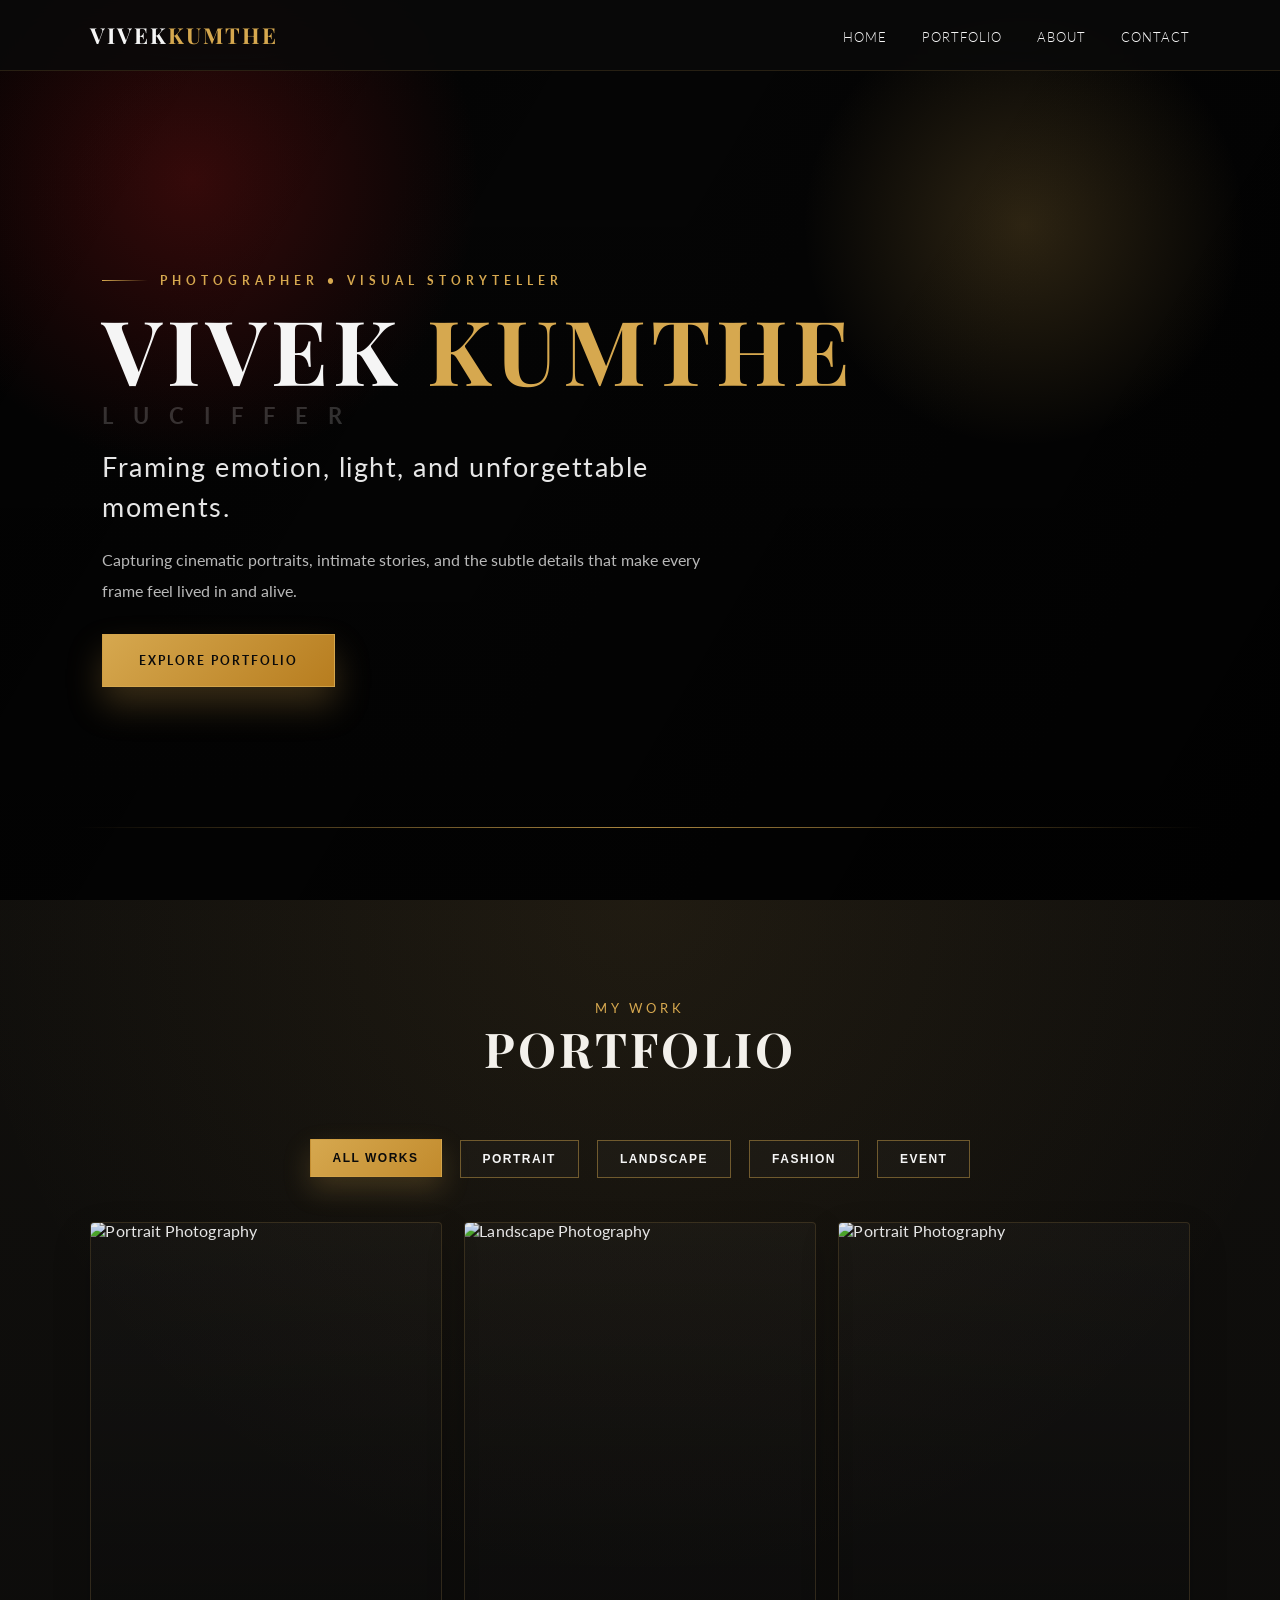
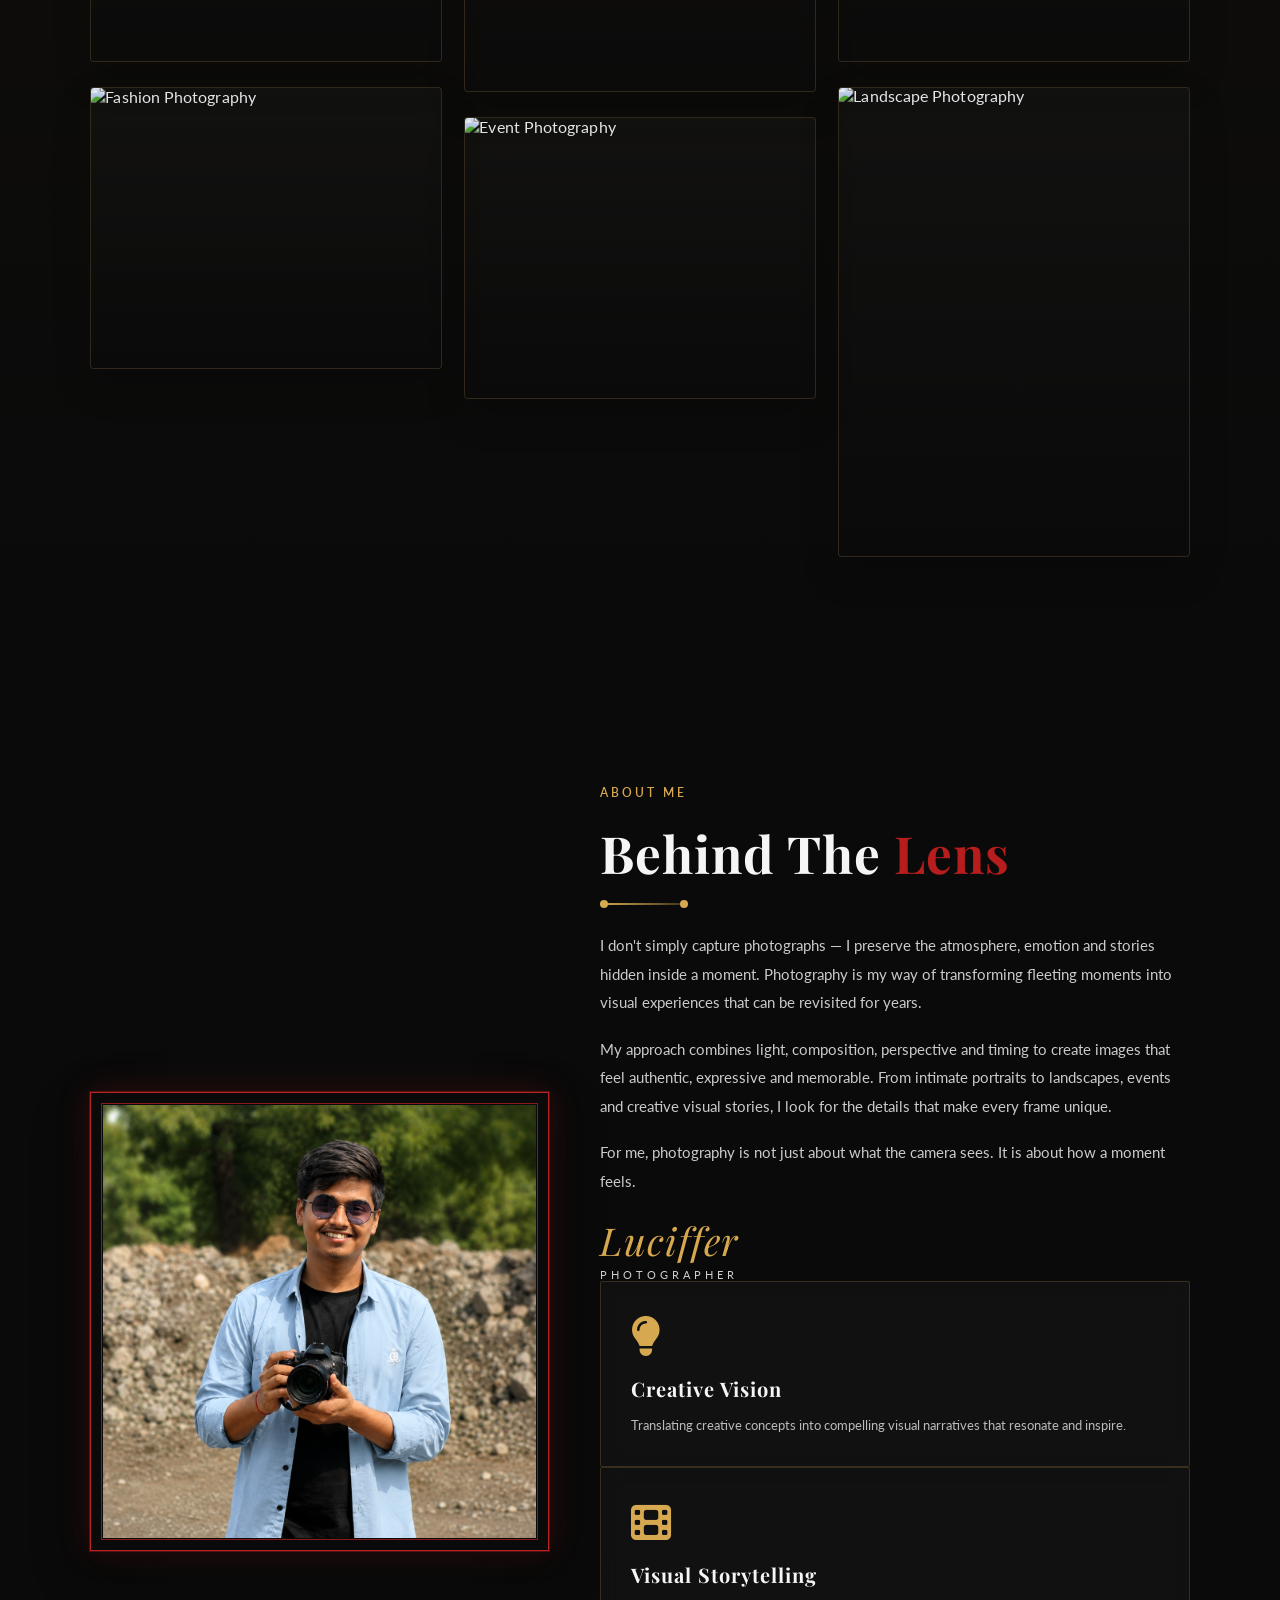
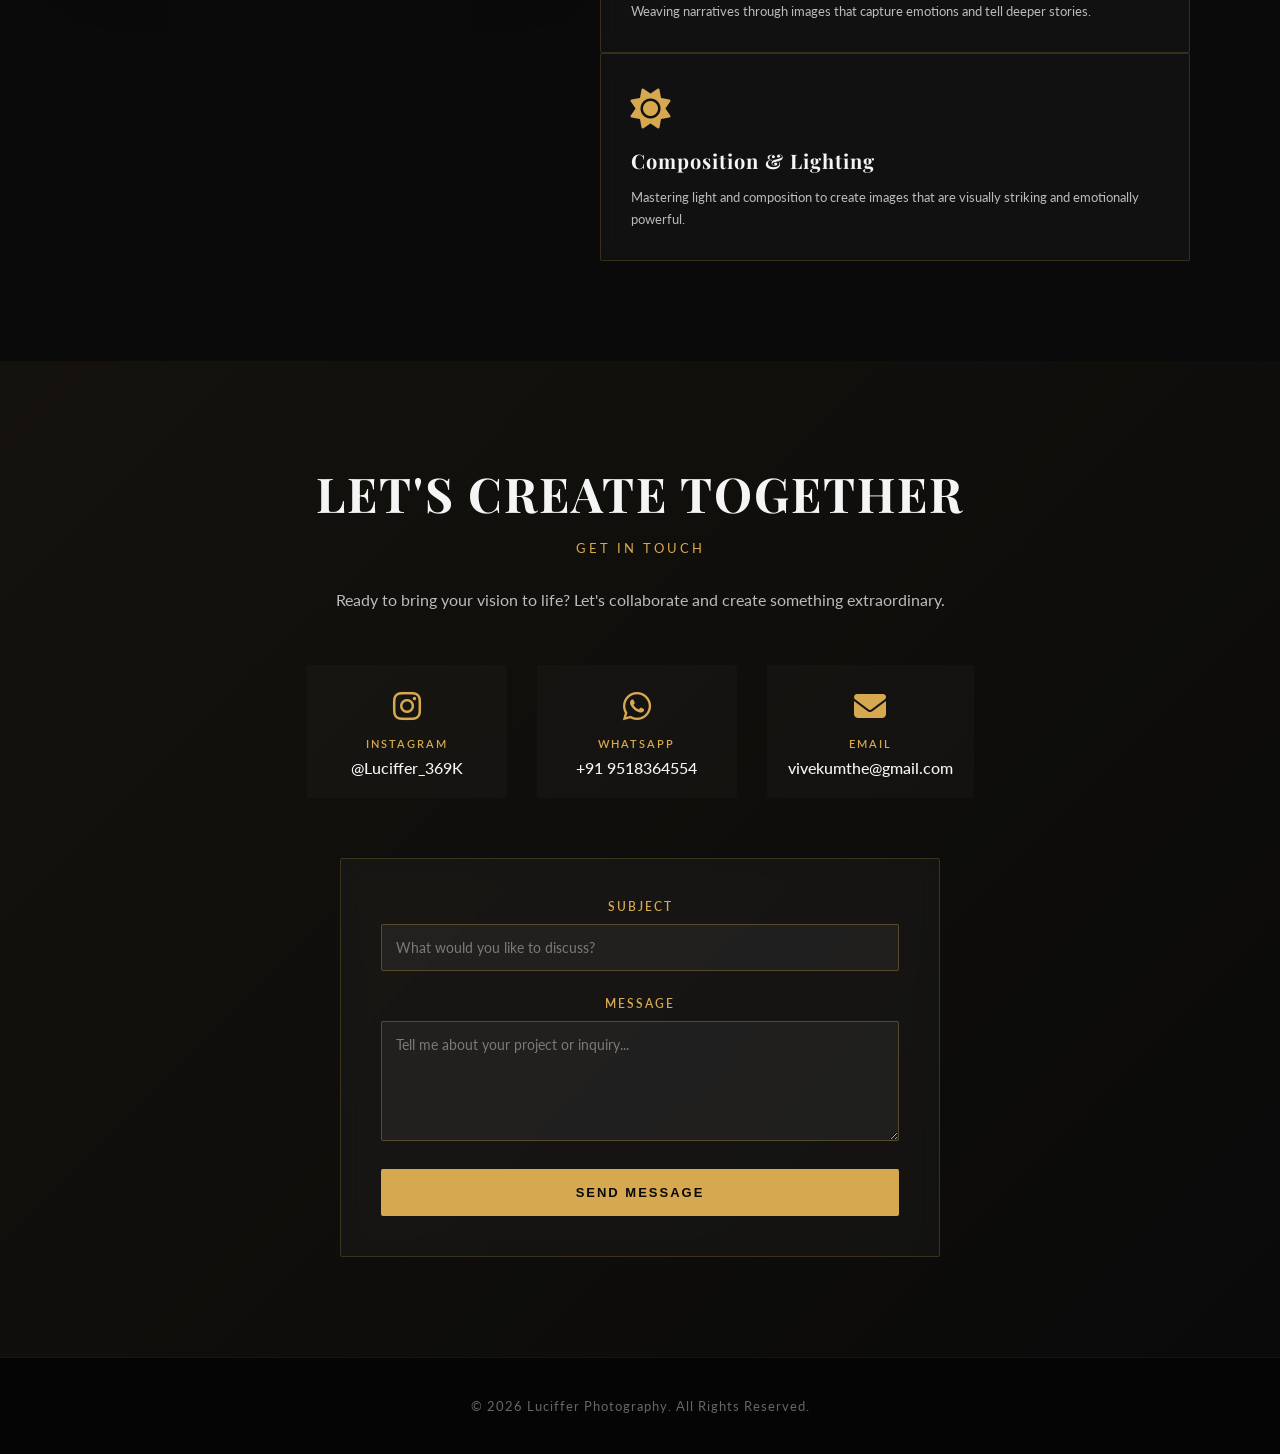
==== index.html @ 63a7101e "hero section" ====
<!DOCTYPE html>
<html lang="en">
<head>
    <meta charset="UTF-8">
    <meta name="viewport" content="width=device-width, initial-scale=1.0">

    <title>Vivek Kumthe - Professional Photography Portfolio</title>
    
    <!-- Google Fonts -->
    <link href="https://fonts.googleapis.com/css2?family=Playfair+Display:wght@400;500;600;700&family=Lato:wght@300;400;700&display=swap" rel="stylesheet">
    
    <!-- Font Awesome for Icons -->
    <link rel="stylesheet" href="https://cdnjs.cloudflare.com/ajax/libs/font-awesome/6.4.0/css/all.min.css">

    <style>
        * {
            margin: 0;
            padding: 0;
            box-sizing: border-box;
        }

        html {
            scroll-behavior: smooth;
        }

        :root {
            --gold: #d6a84f;
            --dark-bg: #0a0a0a;
            --darker-bg: #050505;
            --light-text: #f5f5f5;
            --secondary-text: #bbb;
            --accent: #f4f4f4;
        }

        body {
            font-family: 'Lato', sans-serif;
            background: var(--dark-bg);
            color: var(--light-text);
            overflow-x: hidden;
        }

        /* NAVBAR */
        nav {
            position: fixed;
            top: 0;
            width: 100%;
            padding: 20px 7%;
            display: flex;
            justify-content: space-between;
            align-items: center;
            background: rgba(10, 10, 10, 0.85);
            backdrop-filter: blur(15px);
            z-index: 1000;
            border-bottom: 1px solid rgba(214, 168, 79, 0.15);
            transition: all 0.3s ease;
        }

        nav.scrolled {
            padding: 15px 7%;
            background: rgba(10, 10, 10, 0.95);
        }

        .logo {
            font-family: 'Playfair Display', serif;
            font-size: 22px;
            font-weight: 700;
            letter-spacing: 2px;
        }

        .logo span {
            color: var(--gold);
        }

        nav ul {
            display: flex;
            gap: 35px;
            list-style: none;
        }

        nav a {
            color: var(--light-text);
            text-decoration: none;
            font-size: 13px;
            font-weight: 300;
            letter-spacing: 1px;
            position: relative;
            transition: color 0.3s ease;
        }

        nav a::before {
            content: '';
            position: absolute;
            bottom: -5px;
            left: 0;
            width: 0;
            height: 1px;
            background: var(--gold);
            transition: width 0.3s ease;
        }

        nav a:hover {
            color: var(--gold);
        }

        nav a:hover::before {
            width: 100%;
        }

        .hamburger {
            display: none;
            flex-direction: column;
            cursor: pointer;
            gap: 5px;
        }

        .hamburger span {
            width: 25px;
            height: 2px;
            background: var(--gold);
            transition: all 0.3s ease;
        }

        /* HERO */
        .hero {
            min-height: 100vh;
            display: flex;
            align-items: center;
            padding: 150px 8% 90px;
            background:
                linear-gradient(120deg, rgba(0, 0, 0, 0.78) 0%, rgba(0, 0, 0, 0.4) 38%, rgba(0, 0, 0, 0.82) 100%),
                url("https://images.unsplash.com/photo-1452587925148-ce544e77e70d?auto=format&fit=crop&w=2000&q=85");
            background-size: cover;
            background-position: center;
            background-attachment: fixed;
            position: relative;
            overflow: hidden;
        }

        .hero::before {
            content: '';
            position: absolute;
            inset: 0;
            background:
                radial-gradient(circle at 15% 20%, rgba(197, 30, 30, 0.26), transparent 22%),
                radial-gradient(circle at 80% 25%, rgba(214, 168, 79, 0.2), transparent 18%),
                linear-gradient(180deg, rgba(0, 0, 0, 0.15), rgba(0, 0, 0, 0.55));
            z-index: 1;
        }

        .hero::after {
            content: '';
            position: absolute;
            left: 6%;
            right: 6%;
            bottom: 8%;
            height: 1px;
            background: linear-gradient(90deg, transparent, rgba(214, 168, 79, 0.8), transparent);
            z-index: 1;
        }

        .hero-content {
            max-width: 780px;
            position: relative;
            z-index: 2;
            display: flex;
            flex-direction: column;
            gap: 18px;
            animation: fadeInUp 1.2s ease-out;
        }

        @keyframes fadeInUp {
            from {
                opacity: 0;
                transform: translateY(40px);
            }
            to {
                opacity: 1;
                transform: translateY(0);
            }
        }

        .hero-badge {
            display: inline-flex;
            align-items: center;
            gap: 12px;
            color: var(--gold);
            font-size: 12px;
            letter-spacing: 5px;
            text-transform: uppercase;
            font-weight: 700;
            animation: fadeInUp 1.2s ease-out 0.1s both;
        }

        .hero-badge::before {
            content: '';
            width: 46px;
            height: 1px;
            background: linear-gradient(90deg, var(--gold), transparent);
        }

        .hero h1 {
            font-family: 'Playfair Display', serif;
            font-size: clamp(52px, 7vw, 110px);
            line-height: 0.96;
            letter-spacing: 5px;
            font-weight: 700;
            margin: 0;
            text-transform: uppercase;
            animation: fadeInUp 1.2s ease-out 0.2s both;
        }

        .hero h1 .accent {
            color: var(--gold);
        }

        .hero-brand {
            font-size: clamp(12px, 1.8vw, 22px);
            letter-spacing: 1.25rem;
            color: rgba(255, 255, 255, 0.18);
            text-transform: uppercase;
            font-weight: 700;
            margin-top: -8px;
            animation: fadeInUp 1.2s ease-out 0.25s both;
        }

        .hero h2 {
            max-width: 640px;
            font-size: clamp(18px, 2.1vw, 30px);
            font-weight: 400;
            color: rgba(255, 255, 255, 0.9);
            letter-spacing: 1.5px;
            line-height: 1.5;
            animation: fadeInUp 1.2s ease-out 0.3s both;
        }

        .hero p {
            max-width: 620px;
            color: rgba(255, 255, 255, 0.72);
            line-height: 1.9;
            font-size: 16px;
            animation: fadeInUp 1.2s ease-out 0.4s both;
        }

        .hero-actions {
            display: flex;
            align-items: center;
            gap: 20px;
            flex-wrap: wrap;
            margin-top: 10px;
            animation: fadeInUp 1.2s ease-out 0.5s both;
        }

        .btn {
            display: inline-flex;
            align-items: center;
            justify-content: center;
            padding: 18px 36px;
            background: linear-gradient(135deg, var(--gold), #b77d1f);
            color: var(--dark-bg);
            text-decoration: none;
            font-weight: 700;
            border-radius: 0;
            letter-spacing: 2px;
            font-size: 12px;
            text-transform: uppercase;
            border: 1px solid rgba(214, 168, 79, 0.75);
            box-shadow: 0 18px 35px rgba(214, 168, 79, 0.25);
            transition: transform 0.3s ease, box-shadow 0.3s ease, filter 0.3s ease;
            position: relative;
            overflow: hidden;
        }

        .btn::before {
            content: '';
            position: absolute;
            top: 0;
            left: -100%;
            width: 100%;
            height: 100%;
            background: linear-gradient(90deg, transparent, rgba(255, 255, 255, 0.35), transparent);
            transition: left 0.5s ease;
        }

        .btn:hover {
            transform: translateY(-3px);
            box-shadow: 0 22px 40px rgba(214, 168, 79, 0.36);
            filter: brightness(1.04);
        }

        .btn:hover::before {
            left: 100%;
        }

        /* SECTIONS */
        section {
            padding: 100px 7%;
        }

        .section-title {
            text-align: center;
            margin-bottom: 60px;
        }

        .section-title h2 {
            font-family: 'Playfair Display', serif;
            font-size: 48px;
            letter-spacing: 3px;
            font-weight: 700;
            margin-bottom: 15px;
        }

        .section-title p {
            color: var(--gold);
            font-size: 13px;
            letter-spacing: 4px;
            font-weight: 400;
        }

        /* PORTFOLIO */
        #portfolio {
            background: linear-gradient(180deg, rgba(214, 168, 79, 0.03) 0%, rgba(10, 10, 10, 0) 100%);
            position: relative;
            overflow: hidden;
        }

        #portfolio::before {
            content: '';
            position: absolute;
            inset: 0;
            background: radial-gradient(circle at top, rgba(214, 168, 79, 0.08), transparent 45%);
            pointer-events: none;
        }

        .portfolio-filters {
            display: flex;
            justify-content: center;
            gap: 18px;
            margin-bottom: 44px;
            flex-wrap: wrap;
            position: relative;
            z-index: 1;
        }

        .filter-btn {
            padding: 11px 22px;
            background: rgba(255, 255, 255, 0.02);
            border: 1px solid rgba(214, 168, 79, 0.45);
            color: var(--light-text);
            cursor: pointer;
            font-size: 12px;
            letter-spacing: 1.5px;
            transition: all 0.3s ease;
            font-weight: 600;
            text-transform: uppercase;
        }

        .filter-btn:hover,
        .filter-btn.active {
            background: linear-gradient(135deg, var(--gold), #c28b2d);
            color: var(--dark-bg);
            border-color: transparent;
            box-shadow: 0 12px 28px rgba(214, 168, 79, 0.22);
            transform: translateY(-1px);
        }

        /* GALLERY */
        .gallery {
            columns: 3 260px;
            column-gap: 22px;
            position: relative;
            z-index: 1;
        }

        .photo {
            position: relative;
            display: inline-block;
            width: 100%;
            margin: 0 0 22px;
            overflow: hidden;
            border-radius: 4px;
            cursor: pointer;
            aspect-ratio: 4 / 5;
            background: rgba(255, 255, 255, 0.03);
            border: 1px solid rgba(214, 168, 79, 0.15);
            box-shadow: 0 16px 38px rgba(0, 0, 0, 0.18);
            break-inside: avoid;
            transition: transform 0.35s ease, box-shadow 0.35s ease, border-color 0.35s ease;
        }

        .photo:nth-child(2n) {
            aspect-ratio: 5 / 4;
        }

        .photo:nth-child(3n) {
            aspect-ratio: 3 / 4;
        }

        .photo::before {
            content: '';
            position: absolute;
            inset: 0;
            background: linear-gradient(180deg, rgba(0,0,0,0.08), rgba(0,0,0,0.44));
            z-index: 1;
            transition: opacity 0.35s ease;
        }

        .photo img {
            width: 100%;
            height: 100%;
            display: block;
            object-fit: cover;
            filter: saturate(1.08) contrast(1.05);
            transform: scale(1.01);
            transition: transform 0.7s cubic-bezier(0.25, 0.46, 0.45, 0.94), filter 0.4s ease;
        }

        .photo-overlay {
            position: absolute;
            inset: 0;
            z-index: 2;
            display: flex;
            align-items: center;
            justify-content: center;
            background: rgba(10, 10, 10, 0.18);
            opacity: 0;
            transition: opacity 0.35s ease, background 0.35s ease;
        }

        .photo-overlay i {
            font-size: 26px;
            color: rgba(255, 255, 255, 0.9);
            text-shadow: 0 0 20px rgba(214, 168, 79, 0.5);
            transform: scale(0.82);
            transition: transform 0.35s ease;
        }

        .photo-meta {
            position: absolute;
            left: 18px;
            right: 18px;
            bottom: 18px;
            z-index: 3;
            display: flex;
            flex-direction: column;
            gap: 6px;
            opacity: 0;
            transform: translateY(14px);
            transition: all 0.35s ease;
        }

        .photo-tag {
            font-size: 10px;
            letter-spacing: 2.5px;
            color: var(--gold);
            font-weight: 700;
            text-transform: uppercase;
        }

        .photo-title {
            font-family: 'Playfair Display', serif;
            font-size: clamp(20px, 2vw, 28px);
            line-height: 1.1;
            letter-spacing: 1px;
            color: #f7f1e3;
        }

        .photo:hover {
            transform: translateY(-6px);
            border-color: rgba(214, 168, 79, 0.5);
            box-shadow: 0 24px 42px rgba(0, 0, 0, 0.25);
        }

        .photo:hover img {
            transform: scale(1.08);
            filter: saturate(1.15) contrast(1.08);
        }

        .photo:hover::before {
            opacity: 0.9;
        }

        .photo:hover .photo-overlay {
            opacity: 1;
            background: rgba(10, 10, 10, 0.12);
        }

        .photo:hover .photo-overlay i {
            transform: scale(1);
        }

        .photo:hover .photo-meta {
            opacity: 1;
            transform: translateY(0);
        }

        .photo[data-category] {
            transition: all 0.4s ease;
        }

        .photo.hidden {
            display: none;
        }

        /* ABOUT */
        .about {
            display: grid;
            grid-template-columns: 1.05fr 1.35fr;
            gap: clamp(40px, 4vw, 80px);
            align-items: center;
        }

        .about-image-wrapper {
            position: relative;
            width: min(460px, 100%);
            margin: 0 auto;
            padding: 12px;
            background: rgba(10, 10, 10, 0.8);
            border: 1px solid rgba(197, 34, 34, 0.95);
            box-shadow: 0 0 0 1px rgba(197, 34, 34, 0.35), 0 0 30px rgba(197, 34, 34, 0.22), 0 20px 50px rgba(0, 0, 0, 0.35);
            aspect-ratio: 1;
            overflow: hidden;
            border-radius: 0;
        }

        .about-image-wrapper::before {
            content: '';
            position: absolute;
            inset: 10px;
            border: 1px solid rgba(197, 34, 34, 0.7);
            pointer-events: none;
            z-index: 2;
        }

        .about img {
            width: 100%;
            height: 100%;
            object-fit: cover;
            display: block;
            border-radius: 0;
            transition: transform 0.6s ease, filter 0.6s ease;
            filter: saturate(1.08) contrast(1.03);
        }

        .about-image-wrapper:hover img {
            transform: scale(1.02);
            filter: saturate(1.12) contrast(1.06);
        }

        .about-content {
            max-width: 620px;
        }

        .about-content .subtitle {
            color: var(--gold);
            font-size: 12px;
            letter-spacing: 3px;
            margin-bottom: 20px;
            font-weight: 600;
            text-transform: uppercase;
        }

        .about-content h2 {
            font-family: 'Playfair Display', serif;
            font-size: clamp(36px, 4vw, 54px);
            margin-bottom: 22px;
            font-weight: 700;
            letter-spacing: 1px;
            line-height: 1.1;
        }

        .about-content h2 .lens {
            color: #b81d1d;
        }

        .about-divider {
            width: 88px;
            height: 2px;
            background: linear-gradient(90deg, var(--gold), rgba(214, 168, 79, 0.24));
            position: relative;
            margin: 0 0 26px;
        }

        .about-divider::before,
        .about-divider::after {
            content: '';
            position: absolute;
            top: 50%;
            transform: translateY(-50%);
            width: 8px;
            height: 8px;
            border-radius: 50%;
            background: var(--gold);
        }

        .about-divider::before {
            left: 0;
        }

        .about-divider::after {
            right: 0;
        }

        .about-content p {
            color: rgba(245, 245, 245, 0.82);
            line-height: 1.9;
            margin-bottom: 18px;
            font-size: 15px;
            text-align: left;
        }

        .about-signature {
            margin-top: 26px;
        }

        .about-signature .name {
            display: block;
            font-family: 'Playfair Display', serif;
            font-style: italic;
            color: var(--gold);
            font-size: clamp(32px, 3vw, 42px);
            line-height: 1;
            margin-bottom: 8px;
            letter-spacing: 1px;
        }

        .about-signature .role {
            display: block;
            color: rgba(255, 255, 255, 0.8);
            letter-spacing: 4px;
            font-size: 11px;
            text-transform: uppercase;
        }

        /* SKILL CARDS */
        .skills-grid {
            display: grid;
            grid-template-columns: repeat(2, 1fr);
            gap: 25px;
            margin-top: 40px;
        }

        .skill-card {
            background: rgba(255, 255, 255, 0.03);
            border: 1px solid rgba(214, 168, 79, 0.2);
            padding: 30px;
            border-radius: 2px;
            backdrop-filter: blur(10px);
            transition: all 0.4s cubic-bezier(0.25, 0.46, 0.45, 0.94);
            position: relative;
            overflow: hidden;
        }

        .skill-card::before {
            content: '';
            position: absolute;
            top: 0;
            left: -100%;
            width: 100%;
            height: 100%;
            background: linear-gradient(90deg, transparent, rgba(214, 168, 79, 0.1), transparent);
            transition: left 0.6s ease;
        }

        .skill-card:hover::before {
            left: 100%;
        }

        .skill-card:hover {
            background: rgba(255, 255, 255, 0.06);
            border-color: rgba(214, 168, 79, 0.4);
            transform: translateY(-8px);
            box-shadow: 0 20px 50px rgba(214, 168, 79, 0.15);
        }

        .skill-icon {
            font-size: 40px;
            color: var(--gold);
            margin-bottom: 15px;
            transition: transform 0.4s ease;
        }

        .skill-card:hover .skill-icon {
            transform: scale(1.2) rotate(5deg);
        }

        .skill-card h3 {
            font-family: 'Playfair Display', serif;
            font-size: 20px;
            font-weight: 700;
            margin-bottom: 12px;
            letter-spacing: 1px;
        }

        .skill-card p {
            font-size: 13px;
            line-height: 1.7;
            color: var(--secondary-text);
            margin: 0;
        }

        /* CONTACT */
        .contact {
            text-align: center;
            background: linear-gradient(135deg, rgba(214, 168, 79, 0.05) 0%, transparent 100%);
        }

        .contact h2 {
            font-family: 'Playfair Display', serif;
            font-size: 48px;
            margin-bottom: 15px;
            font-weight: 700;
            letter-spacing: 2px;
        }

        .contact .subtitle {
            color: var(--gold);
            font-size: 13px;
            letter-spacing: 3px;
            margin-bottom: 30px;
            font-weight: 400;
        }

        .contact-intro {
            color: var(--secondary-text);
            margin-bottom: 50px;
            font-size: 16px;
            line-height: 1.8;
        }

        .contact-links {
            display: flex;
            justify-content: center;
            gap: 30px;
            flex-wrap: wrap;
            margin-bottom: 50px;
        }

        .contact-link {
            display: flex;
            flex-direction: column;
            align-items: center;
            text-decoration: none;
            transition: all 0.4s ease;
            padding: 20px;
            border-radius: 2px;
            border: 1px solid transparent;
            background: rgba(255, 255, 255, 0.02);
            min-width: 200px;
        }

        .contact-link:hover {
            background: rgba(214, 168, 79, 0.1);
            border-color: rgba(214, 168, 79, 0.3);
            transform: translateY(-5px);
        }

        .contact-icon {
            font-size: 32px;
            color: var(--gold);
            margin-bottom: 12px;
            transition: all 0.3s ease;
        }

        .contact-link:hover .contact-icon {
            transform: scale(1.2) rotate(-5deg);
            color: var(--accent);
        }

        .contact-label {
            font-size: 11px;
            color: var(--gold);
            letter-spacing: 2px;
            font-weight: 600;
            text-transform: uppercase;
            margin-bottom: 8px;
        }

        .contact-value {
            font-size: 16px;
            color: var(--light-text);
            font-weight: 500;
        }

        .contact-link:hover .contact-value {
            color: var(--gold);
        }

        /* CONTACT FORM */
        .contact-form-wrapper {
            max-width: 600px;
            margin: 60px auto 0;
            background: rgba(255, 255, 255, 0.03);
            padding: 40px;
            border: 1px solid rgba(214, 168, 79, 0.2);
            border-radius: 2px;
            backdrop-filter: blur(10px);
        }

        .form-group {
            margin-bottom: 25px;
            animation: slideInUp 0.6s ease-out backwards;
        }

        .form-group:nth-child(1) { animation-delay: 0.1s; }
        .form-group:nth-child(2) { animation-delay: 0.2s; }
        .form-group:nth-child(3) { animation-delay: 0.3s; }

        @keyframes slideInUp {
            from {
                opacity: 0;
                transform: translateY(30px);
            }
            to {
                opacity: 1;
                transform: translateY(0);
            }
        }

        .form-group label {
            display: block;
            margin-bottom: 10px;
            color: var(--gold);
            font-size: 12px;
            font-weight: 600;
            letter-spacing: 2px;
            text-transform: uppercase;
        }

        .form-group input,
        .form-group textarea {
            width: 100%;
            padding: 14px;
            background: rgba(255, 255, 255, 0.05);
            border: 1px solid rgba(214, 168, 79, 0.3);
            color: var(--light-text);
            font-family: 'Lato', sans-serif;
            font-size: 14px;
            border-radius: 2px;
            transition: all 0.3s ease;
        }

        .form-group input::placeholder,
        .form-group textarea::placeholder {
            color: rgba(255, 255, 255, 0.4);
        }

        .form-group input:focus,
        .form-group textarea:focus {
            outline: none;
            background: rgba(255, 255, 255, 0.08);
            border-color: var(--gold);
            box-shadow: 0 0 20px rgba(214, 168, 79, 0.2);
        }

        .form-group textarea {
            resize: vertical;
            min-height: 120px;
        }

        .send-btn {
            width: 100%;
            padding: 16px;
            background: var(--gold);
            color: var(--dark-bg);
            border: none;
            font-weight: 700;
            font-size: 13px;
            letter-spacing: 2px;
            text-transform: uppercase;
            cursor: pointer;
            border-radius: 2px;
            transition: all 0.3s ease;
            position: relative;
            overflow: hidden;
        }

        .send-btn::before {
            content: '';
            position: absolute;
            top: 0;
            left: -100%;
            width: 100%;
            height: 100%;
            background: rgba(0, 0, 0, 0.1);
            transition: left 0.3s ease;
        }

        .send-btn:hover {
            transform: translateY(-2px);
            box-shadow: 0 10px 30px rgba(214, 168, 79, 0.4);
        }

        .send-btn:hover::before {
            left: 100%;
        }

        .social {
            margin-top: 50px;
            display: flex;
            justify-content: center;
            gap: 30px;
        }

        .social a {
            width: 50px;
            height: 50px;
            border: 1px solid var(--gold);
            color: var(--gold);
            text-decoration: none;
            display: flex;
            align-items: center;
            justify-content: center;
            border-radius: 50%;
            transition: all 0.3s ease;
            font-size: 18px;
        }

        .social a:hover {
            background: var(--gold);
            color: var(--dark-bg);
            transform: translateY(-5px);
            box-shadow: 0 10px 30px rgba(214, 168, 79, 0.3);
        }

        /* FULLSCREEN VIEWER */
        .lightbox {
            display: none;
            position: fixed;
            top: 0;
            left: 0;
            width: 100%;
            height: 100%;
            background: rgba(10, 10, 10, 0.98);
            z-index: 2000;
            align-items: center;
            justify-content: center;
            animation: fadeIn 0.3s ease;
        }

        .lightbox.active {
            display: flex;
        }

        @keyframes fadeIn {
            from { opacity: 0; }
            to { opacity: 1; }
        }

        .lightbox-content {
            position: relative;
            max-width: 90vw;
            max-height: 90vh;
            animation: zoomIn 0.3s ease;
        }

        @keyframes zoomIn {
            from {
                opacity: 0;
                transform: scale(0.95);
            }
            to {
                opacity: 1;
                transform: scale(1);
            }
        }

        .lightbox-img {
            width: 100%;
            height: 100%;
            object-fit: contain;
        }

        .lightbox-close {
            position: absolute;
            top: 20px;
            right: 30px;
            font-size: 40px;
            color: var(--gold);
            cursor: pointer;
            background: none;
            border: none;
            transition: all 0.3s ease;
        }

        .lightbox-close:hover {
            transform: rotate(90deg);
        }

        .lightbox-nav {
            position: absolute;
            top: 50%;
            transform: translateY(-50%);
            background: rgba(214, 168, 79, 0.2);
            color: var(--gold);
            border: none;
            font-size: 30px;
            padding: 15px 20px;
            cursor: pointer;
            transition: all 0.3s ease;
            border-radius: 2px;
        }

        .lightbox-nav:hover {
            background: rgba(214, 168, 79, 0.4);
        }

        .lightbox-prev {
            left: 20px;
        }

        .lightbox-next {
            right: 20px;
        }

        .lightbox-counter {
            position: absolute;
            bottom: 20px;
            left: 50%;
            transform: translateX(-50%);
            color: var(--gold);
            font-size: 14px;
            letter-spacing: 2px;
        }

        /* FOOTER */
        /* CONTACT FORM */
        .form-error.show {
            display: block;
        }

        footer {
            text-align: center;
            padding: 40px 7%;
            background: var(--darker-bg);
            color: #666;
            font-size: 13px;
            border-top: 1px solid rgba(214, 168, 79, 0.1);
            letter-spacing: 1px;
        }

        /* MOBILE MENU */
        nav ul.mobile-active {
            display: flex !important;
            position: absolute;
            top: 60px;
            left: 0;
            right: 0;
            flex-direction: column;
            background: rgba(10, 10, 10, 0.95);
            backdrop-filter: blur(15px);
            padding: 30px 7%;
            gap: 20px;
            border-top: 1px solid rgba(214, 168, 79, 0.15);
            animation: slideDown 0.3s ease-out;
        }

        @keyframes slideDown {
            from {
                opacity: 0;
                transform: translateY(-10px);
            }
            to {
                opacity: 1;
                transform: translateY(0);
            }
        }

        .hamburger.active span:nth-child(1) {
            transform: rotate(45deg) translate(8px, 8px);
        }

        .hamburger.active span:nth-child(2) {
            opacity: 0;
        }

        .hamburger.active span:nth-child(3) {
            transform: rotate(-45deg) translate(7px, -7px);
        }

        /* SCROLLBAR */
        ::-webkit-scrollbar {
            width: 8px;
        }

        ::-webkit-scrollbar-track {
            background: var(--darker-bg);
        }

        ::-webkit-scrollbar-thumb {
            background: var(--gold);
            border-radius: 4px;
        }

        ::-webkit-scrollbar-thumb:hover {
            background: rgba(214, 168, 79, 0.7);
        }

        /* MOBILE */
        @media (max-width: 1024px) {
            .gallery {
                columns: 2 240px;
            }

            .photo {
                margin-bottom: 18px;
            }
        }

        @media (max-width: 768px) {
            nav ul {
                display: none;
            }

            .hamburger {
                display: flex;
            }

            .hero {
                padding: 130px 5% 70px;
            }

            .hero-content {
                gap: 14px;
            }

            .hero-badge {
                letter-spacing: 2px;
                font-size: 10px;
            }

            .hero h1 {
                font-size: 52px;
                letter-spacing: 3px;
            }

            .hero-brand {
                letter-spacing: 0.8rem;
                margin-top: -4px;
            }

            .hero h2 {
                font-size: 18px;
                letter-spacing: 1px;
            }

            .hero p {
                font-size: 15px;
            }

            .hero-actions {
                margin-top: 6px;
            }

            .gallery {
                columns: 1;
            }

            .photo {
                margin-bottom: 16px;
            }

            .about {
                grid-template-columns: 1fr;
                gap: 40px;
            }

            .about-image-wrapper {
                max-width: 340px;
                padding: 12px;
            }

            .about-content {
                max-width: 100%;
            }

            .about-content p {
                font-size: 14px;
            }

            .skills-grid {
                grid-template-columns: 1fr;
                gap: 20px;
            }

            .contact-links {
                flex-direction: column;
                gap: 20px;
            }

            .contact-link {
                min-width: 100%;
            }

            .contact-form-wrapper {
                padding: 30px;
                margin: 50px auto 0;
            }

            .form-group {
                margin-bottom: 20px;
            }

            section {
                padding: 80px 5%;
            }

            .section-title h2 {
                font-size: 36px;
            }

            .contact h2 {
                font-size: 36px;
            }

            .portfolio-filters {
                gap: 12px;
            }

            .filter-btn {
                padding: 8px 16px;
                font-size: 11px;
            }

            .social {
                gap: 20px;
            }

            .social a {
                width: 45px;
                height: 45px;
                font-size: 16px;
            }

            .lightbox-nav {
                padding: 10px 15px;
                font-size: 24px;
            }

            .lightbox-close {
                font-size: 30px;
                top: 15px;
                right: 20px;
            }
        }

        @media (max-width: 480px) {
            nav {
                padding: 15px 5%;
            }

            .logo {
                font-size: 18px;
            }

            section {
                padding: 60px 5%;
            }

            .hero {
                padding: 120px 5% 55px;
            }

            .hero-content {
                gap: 12px;
            }

            .hero-badge {
                letter-spacing: 1.5px;
                font-size: 9px;
            }

            .hero h1 {
                font-size: 42px;
                letter-spacing: 2px;
            }

            .hero-brand {
                font-size: 12px;
                letter-spacing: 0.5rem;
            }

            .hero h2 {
                font-size: 15px;
            }

            .hero p {
                font-size: 14px;
            }

            .btn {
                width: 100%;
                padding: 16px 20px;
                font-size: 11px;
                letter-spacing: 1.5px;
            }

            .gallery {
                gap: 15px;
            }

            .photo {
                height: 250px;
            }

            .section-title h2 {
                font-size: 28px;
            }

            .about-content h2 {
                font-size: 32px;
            }

            .contact h2 {
                font-size: 28px;
            }

            .portfolio-filters {
                gap: 8px;
            }

            .filter-btn {
                padding: 6px 12px;
                font-size: 10px;
            }

            .about-content .subtitle {
                font-size: 12px;
            }

            .about p {
                font-size: 14px;
            }

            .skill-card {
                padding: 20px;
            }

            .skill-icon {
                font-size: 32px;
            }

            .skill-card h3 {
                font-size: 16px;
            }

            .skill-card p {
                font-size: 12px;
            }

            .contact-links {
                gap: 15px;
            }

            .contact-link {
                padding: 15px;
                min-width: 100%;
            }

            .contact-icon {
                font-size: 28px;
            }

            .contact-value {
                font-size: 14px;
            }

            .contact-form-wrapper {
                padding: 25px;
                margin: 40px auto 0;
            }

            .form-group {
                margin-bottom: 18px;
            }

            .form-group input,
            .form-group textarea {
                padding: 12px;
                font-size: 13px;
            }

            .form-group textarea {
                min-height: 100px;
            }

            .send-btn {
                padding: 14px;
                font-size: 12px;
            }

            footer {
                font-size: 12px;
            }
        }
    </style>
</head>

<body>

    <!-- NAVIGATION -->
    <nav id="navbar">
        <div class="logo">
            VIVEK<span>KUMTHE</span>
        </div>

        <ul>
            <li><a href="#home">HOME</a></li>
            <li><a href="#portfolio">PORTFOLIO</a></li>
            <li><a href="#about">ABOUT</a></li>
            <li><a href="#contact">CONTACT</a></li>
        </ul>

        <div class="hamburger" id="hamburger">
            <span></span>
            <span></span>
            <span></span>
        </div>
    </nav>


    <!-- HOME / HERO -->
    <section class="hero" id="home">

        <div class="hero-content">

            <span class="hero-badge">Photographer • Visual Storyteller</span>

            <h1>VIVEK <span class="accent">KUMTHE</span></h1>

            <div class="hero-brand">LUCIFFER</div>

            <h2>Framing emotion, light, and unforgettable moments.</h2>

            <p>
                Capturing cinematic portraits, intimate stories, and the subtle details that make every frame feel lived in and alive.
            </p>

            <div class="hero-actions">
                <a href="#portfolio" class="btn">
                    EXPLORE PORTFOLIO
                </a>
            </div>

        </div>

    </section>


    <!-- PORTFOLIO -->
    <section id="portfolio">

        <div class="section-title">
            <p>MY WORK</p>
            <h2>PORTFOLIO</h2>
        </div>

        <div class="portfolio-filters">
            <button class="filter-btn active" data-filter="all">ALL WORKS</button>
            <button class="filter-btn" data-filter="portrait">PORTRAIT</button>
            <button class="filter-btn" data-filter="landscape">LANDSCAPE</button>
            <button class="filter-btn" data-filter="fashion">FASHION</button>
            <button class="filter-btn" data-filter="event">EVENT</button>
        </div>

        <div class="gallery">

            <div class="photo" data-category="portrait">
                <img src="https://images.unsplash.com/photo-1500534623283-312aade485b7?auto=format&fit=crop&w=1000&q=85" alt="Portrait Photography">
                <div class="photo-overlay">
                    <i class="fas fa-expand"></i>
                </div>
                <div class="photo-meta">
                    <span class="photo-tag">Portrait</span>
                    <span class="photo-title">Quiet Light</span>
                </div>
            </div>

            <div class="photo" data-category="fashion">
                <img src="https://images.unsplash.com/photo-1534528741775-53994a69daeb?auto=format&fit=crop&w=1000&q=85" alt="Fashion Photography">
                <div class="photo-overlay">
                    <i class="fas fa-expand"></i>
                </div>
                <div class="photo-meta">
                    <span class="photo-tag">Fashion</span>
                    <span class="photo-title">Velvet Frame</span>
                </div>
            </div>

            <div class="photo" data-category="landscape">
                <img src="https://images.unsplash.com/photo-1504215680853-026ed2a45def?auto=format&fit=crop&w=1000&q=85" alt="Landscape Photography">
                <div class="photo-overlay">
                    <i class="fas fa-expand"></i>
                </div>
                <div class="photo-meta">
                    <span class="photo-tag">Landscape</span>
                    <span class="photo-title">Golden Horizon</span>
                </div>
            </div>

            <div class="photo" data-category="event">
                <img src="https://images.unsplash.com/photo-1517841905240-472988babdf9?auto=format&fit=crop&w=1000&q=85" alt="Event Photography">
                <div class="photo-overlay">
                    <i class="fas fa-expand"></i>
                </div>
                <div class="photo-meta">
                    <span class="photo-tag">Event</span>
                    <span class="photo-title">Afterglow</span>
                </div>
            </div>

            <div class="photo" data-category="portrait">
                <img src="https://images.unsplash.com/photo-1518005020951-eccb494ad742?auto=format&fit=crop&w=1000&q=85" alt="Portrait Photography">
                <div class="photo-overlay">
                    <i class="fas fa-expand"></i>
                </div>
                <div class="photo-meta">
                    <span class="photo-tag">Portrait</span>
                    <span class="photo-title">Stillness</span>
                </div>
            </div>

            <div class="photo" data-category="landscape">
                <img src="https://images.unsplash.com/photo-1519125323398-675f0ddb6308?auto=format&fit=crop&w=1000&q=85" alt="Landscape Photography">
                <div class="photo-overlay">
                    <i class="fas fa-expand"></i>
                </div>
                <div class="photo-meta">
                    <span class="photo-tag">Landscape</span>
                    <span class="photo-title">Night Drift</span>
                </div>
            </div>

        </div>

    </section>


    <!-- ABOUT -->
    <section id="about">

        <div class="about">

            <div class="about-image-wrapper">
                <img src="images/profile.jpg" alt="Luciffer photographer portrait">
            </div>

            <div class="about-content">

                <p class="subtitle">About Me</p>

                <h2>Behind The <span class="lens">Lens</span></h2>

                <div class="about-divider" aria-hidden="true"></div>

                <p>
                    I don't simply capture photographs — I preserve the atmosphere, emotion and stories hidden inside a moment. Photography is my way of transforming fleeting moments into visual experiences that can be revisited for years.
                </p>

                <p>
                    My approach combines light, composition, perspective and timing to create images that feel authentic, expressive and memorable. From intimate portraits to landscapes, events and creative visual stories, I look for the details that make every frame unique.
                </p>

                <p>
                    For me, photography is not just about what the camera sees. It is about how a moment feels.
                </p>

                <div class="about-signature">
                    <span class="name">Luciffer</span>
                    <span class="role">Photographer</span>
                </div>

                    <div class="skill-card">
                        <div class="skill-icon">
                            <i class="fas fa-lightbulb"></i>
                        </div>
                        <h3>Creative Vision</h3>
                        <p>Translating creative concepts into compelling visual narratives that resonate and inspire.</p>
                    </div>

                    <div class="skill-card">
                        <div class="skill-icon">
                            <i class="fas fa-film"></i>
                        </div>
                        <h3>Visual Storytelling</h3>
                        <p>Weaving narratives through images that capture emotions and tell deeper stories.</p>
                    </div>

                    <div class="skill-card">
                        <div class="skill-icon">
                            <i class="fas fa-sun"></i>
                        </div>
                        <h3>Composition & Lighting</h3>
                        <p>Mastering light and composition to create images that are visually striking and emotionally powerful.</p>
                    </div>
                </div>

            </div>

        </div>

    </section>


    <!-- CONTACT -->
    <section class="contact" id="contact">

        <h2>LET'S CREATE TOGETHER</h2>

        <p class="subtitle">GET IN TOUCH</p>

        <div class="contact-intro">
            <p>Ready to bring your vision to life? Let's collaborate and create something extraordinary.</p>
        </div>

        <div class="contact-links">
            <a href="https://www.instagram.com/Luciffer_369K/" class="contact-link" target="_blank" rel="noopener noreferrer">
                <div class="contact-icon">
                    <i class="fab fa-instagram"></i>
                </div>
                <div class="contact-label">INSTAGRAM</div>
                <div class="contact-value">@Luciffer_369K</div>
            </a>

            <a href="https://wa.me/919518364554" class="contact-link" target="_blank" rel="noopener noreferrer">
                <div class="contact-icon">
                    <i class="fab fa-whatsapp"></i>
                </div>
                <div class="contact-label">WHATSAPP</div>
                <div class="contact-value">+91 9518364554</div>
            </a>

            <a href="mailto:vivekumthe@gmail.com" class="contact-link">
                <div class="contact-icon">
                    <i class="fas fa-envelope"></i>
                </div>
                <div class="contact-label">EMAIL</div>
                <div class="contact-value">vivekumthe@gmail.com</div>
            </a>
        </div>

        <!-- CONTACT FORM -->
        <div class="contact-form-wrapper">
            <form id="emailForm">
                <div class="form-group">
                    <label for="subject">Subject</label>
                    <input 
                        type="text" 
                        id="subject" 
                        name="subject" 
                        placeholder="What would you like to discuss?"
                        required
                    >
                </div>

                <div class="form-group">
                    <label for="message">Message</label>
                    <textarea 
                        id="message" 
                        name="message" 
                        placeholder="Tell me about your project or inquiry..."
                        required
                    ></textarea>
                </div>

                <button type="submit" class="send-btn">SEND MESSAGE</button>
            </form>
        </div>

    </section>


    <!-- FOOTER -->
    <footer>
        © 2026 Luciffer Photography. All Rights Reserved.
    </footer>

    <!-- FULLSCREEN IMAGE VIEWER -->
    <div class="lightbox" id="lightbox">
        <div class="lightbox-content">
            <img class="lightbox-img" src="" alt="Full size image">
            <button class="lightbox-close" id="lightbox-close">&times;</button>
            <button class="lightbox-nav lightbox-prev" id="lightbox-prev">&#10094;</button>
            <button class="lightbox-nav lightbox-next" id="lightbox-next">&#10095;</button>
            <div class="lightbox-counter">
                <span id="current-image">1</span> / <span id="total-images">6</span>
            </div>
        </div>
    </div>


    <script>
        // ============================================
        // MOBILE NAVIGATION
        // ============================================
        const hamburger = document.getElementById('hamburger');
        const navList = document.querySelector('nav ul');
        const navLinks = document.querySelectorAll('nav a');

        hamburger.addEventListener('click', () => {
            hamburger.classList.toggle('active');
            navList.classList.toggle('mobile-active');
        });

        // Close menu when a link is clicked
        navLinks.forEach(link => {
            link.addEventListener('click', () => {
                hamburger.classList.remove('active');
                navList.classList.remove('mobile-active');
            });
        });

        // Close menu when scrolling
        window.addEventListener('scroll', () => {
            hamburger.classList.remove('active');
            navList.classList.remove('mobile-active');
        });

        // ============================================
        // NAVBAR SCROLL EFFECT
        // ============================================
        const navbar = document.getElementById('navbar');

        window.addEventListener('scroll', () => {
            if (window.scrollY > 50) {
                navbar.classList.add('scrolled');
            } else {
                navbar.classList.remove('scrolled');
            }
        });

        // ============================================
        // PORTFOLIO FILTER
        // ============================================
        const filterBtns = document.querySelectorAll('.filter-btn');
        const photos = document.querySelectorAll('.photo');

        filterBtns.forEach(btn => {
            btn.addEventListener('click', () => {
                // Remove active class from all buttons
                filterBtns.forEach(b => b.classList.remove('active'));
                // Add active class to clicked button
                btn.classList.add('active');

                const filter = btn.getAttribute('data-filter');

                photos.forEach(photo => {
                    if (filter === 'all') {
                        photo.classList.remove('hidden');
                    } else {
                        const category = photo.getAttribute('data-category');
                        if (category === filter) {
                            photo.classList.remove('hidden');
                        } else {
                            photo.classList.add('hidden');
                        }
                    }
                });
            });
        });

        // ============================================
        // LIGHTBOX FUNCTIONALITY
        // ============================================
        const lightbox = document.getElementById('lightbox');
        const lightboxImg = document.querySelector('.lightbox-img');
        const lightboxClose = document.getElementById('lightbox-close');
        const lightboxPrev = document.getElementById('lightbox-prev');
        const lightboxNext = document.getElementById('lightbox-next');
        let currentImageIndex = 0;
        let allPhotos = [];

        // Get all visible photos
        function getVisiblePhotos() {
            return Array.from(photos).filter(photo => !photo.classList.contains('hidden'));
        }

        // Open lightbox
        photos.forEach((photo, index) => {
            photo.addEventListener('click', () => {
                allPhotos = getVisiblePhotos();
                currentImageIndex = allPhotos.indexOf(photo);
                openLightbox();
            });
        });

        function openLightbox() {
            const currentPhoto = allPhotos[currentImageIndex];
            const img = currentPhoto.querySelector('img');
            lightboxImg.src = img.src;
            lightbox.classList.add('active');
            document.body.style.overflow = 'hidden';
            updateLightboxCounter();
        }

        function closeLightbox() {
            lightbox.classList.remove('active');
            document.body.style.overflow = 'auto';
        }

        function nextImage() {
            currentImageIndex = (currentImageIndex + 1) % allPhotos.length;
            openLightbox();
        }

        function prevImage() {
            currentImageIndex = (currentImageIndex - 1 + allPhotos.length) % allPhotos.length;
            openLightbox();
        }

        function updateLightboxCounter() {
            document.getElementById('current-image').textContent = currentImageIndex + 1;
            document.getElementById('total-images').textContent = allPhotos.length;
        }

        lightboxClose.addEventListener('click', closeLightbox);
        lightboxPrev.addEventListener('click', prevImage);
        lightboxNext.addEventListener('click', nextImage);

        // Close on background click
        lightbox.addEventListener('click', (e) => {
            if (e.target === lightbox) {
                closeLightbox();
            }
        });

        // Keyboard navigation
        document.addEventListener('keydown', (e) => {
            if (!lightbox.classList.contains('active')) return;
            
            if (e.key === 'ArrowRight') nextImage();
            if (e.key === 'ArrowLeft') prevImage();
            if (e.key === 'Escape') closeLightbox();
        });

        // ============================================
        // YEAR AUTO-UPDATE
        // ============================================
        document.getElementById('current-year').textContent = new Date().getFullYear();

        // ============================================
        // EMAIL FORM HANDLER
        // ============================================
        const emailForm = document.getElementById('emailForm');
        
        emailForm.addEventListener('submit', (e) => {
            e.preventDefault();
            
            const subject = document.getElementById('subject').value.trim();
            const message = document.getElementById('message').value.trim();
            
            // Validate fields
            if (!subject || !message) {
                alert('Please fill in all fields');
                return;
            }
            
            // Create mailto link with subject and body
            const mailtoLink = `mailto:vivekumthe@gmail.com?subject=${encodeURIComponent(subject)}&body=${encodeURIComponent(message)}`;
            
            // Open email client
            window.location.href = mailtoLink;
            
            // Clear form after a brief delay
            setTimeout(() => {
                emailForm.reset();
            }, 500);
        });

    </script>

</body>
</html>
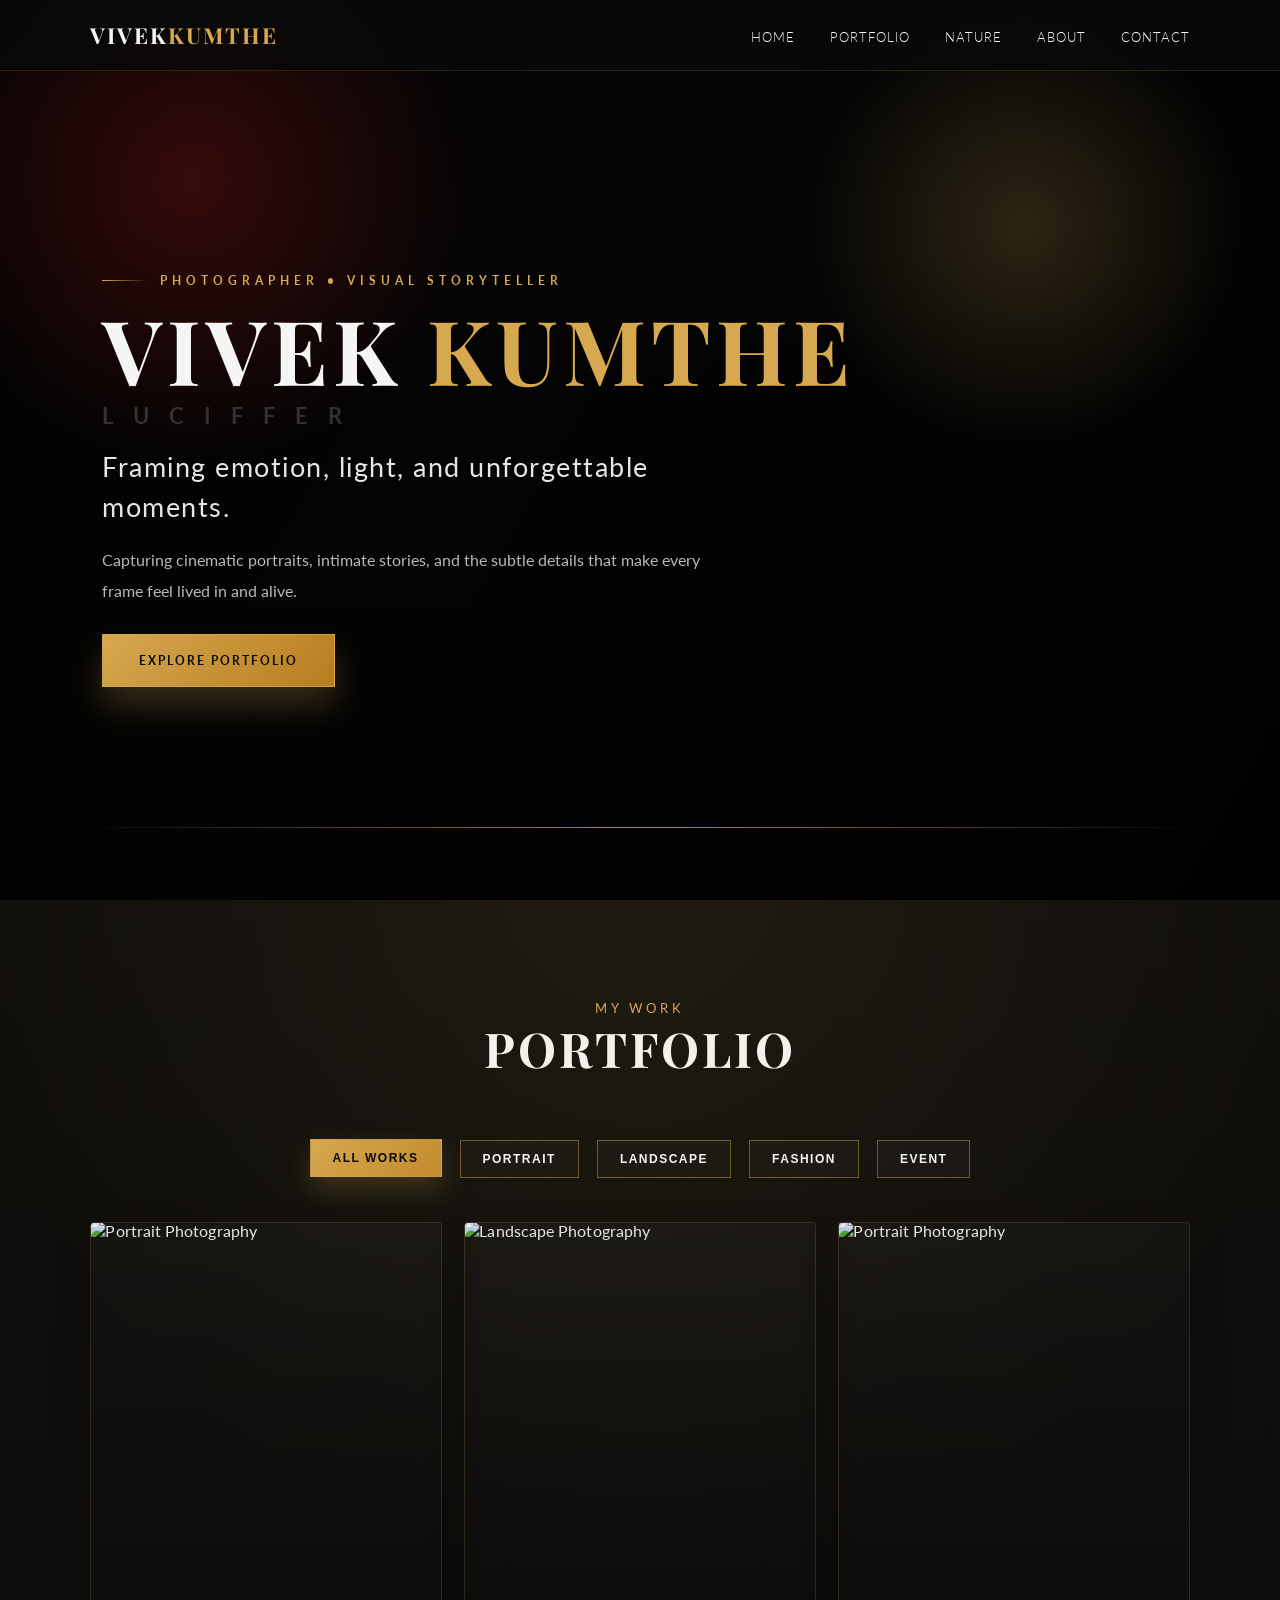
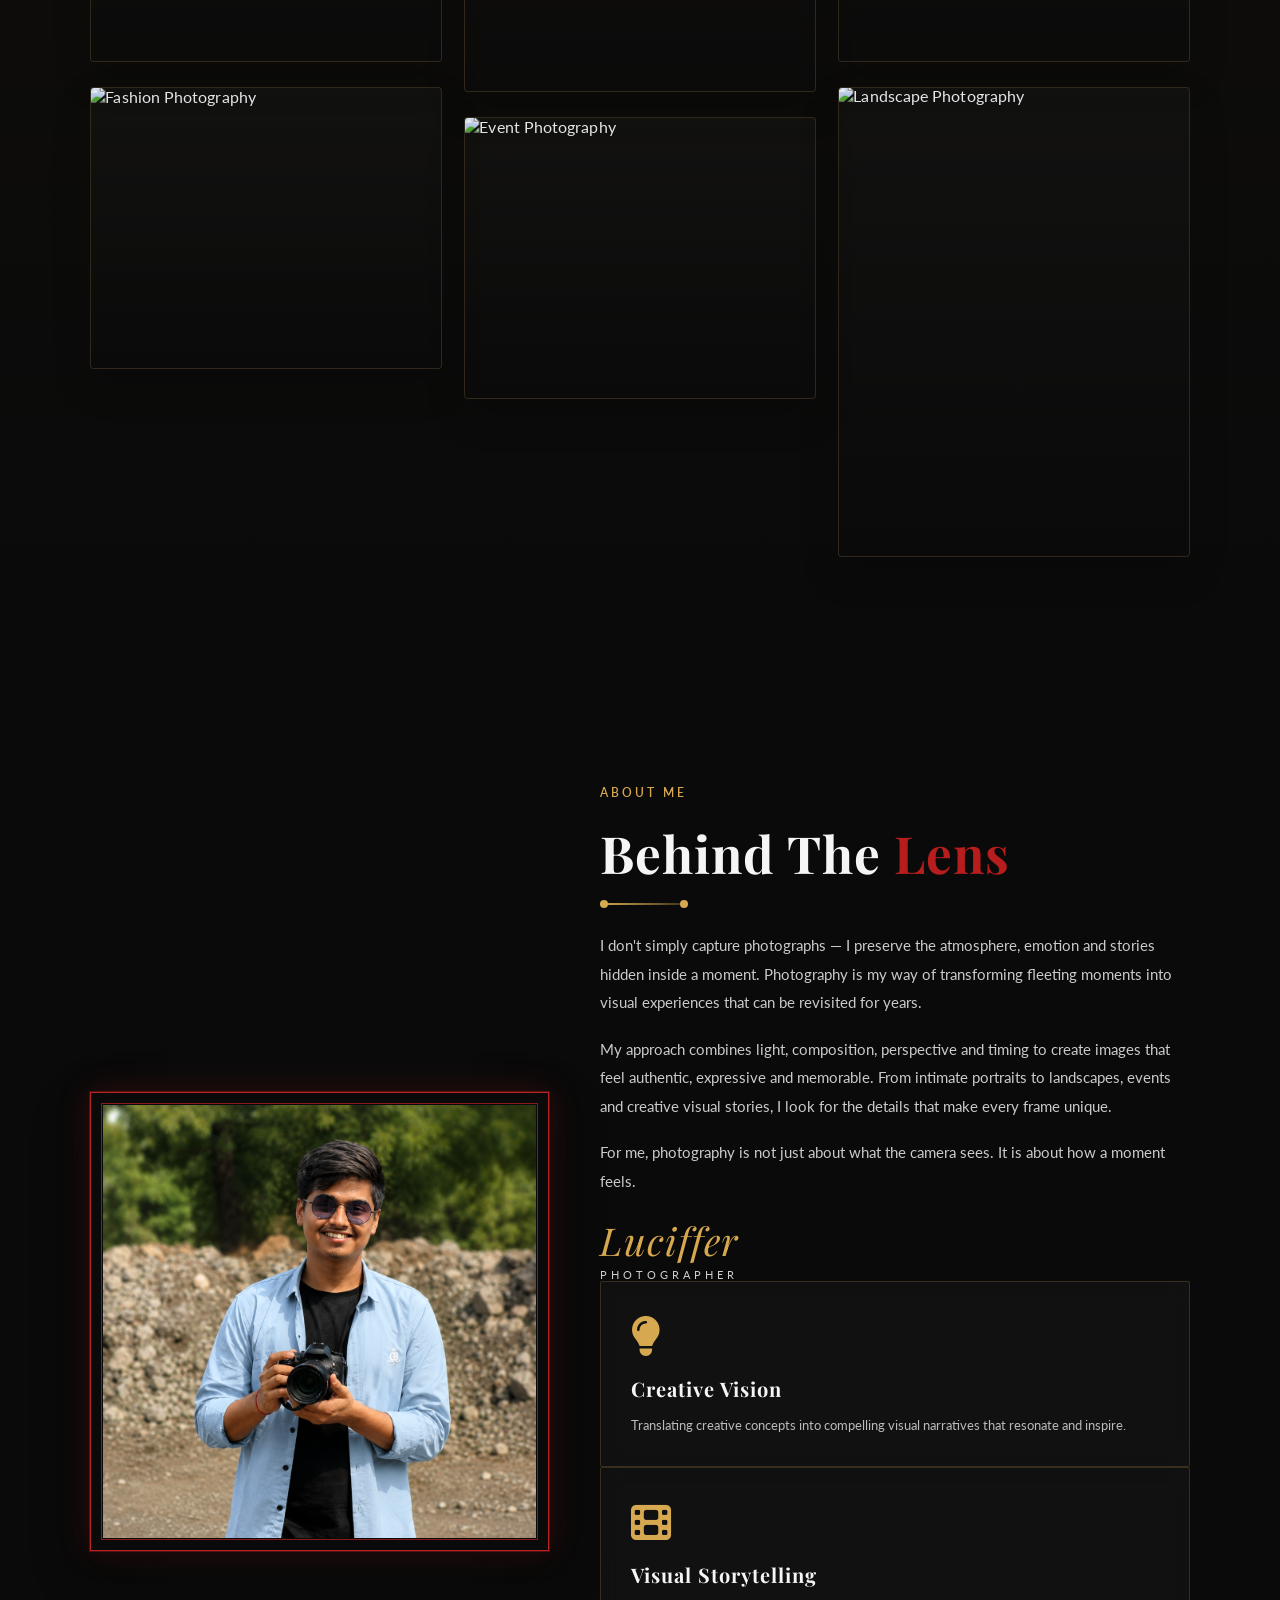
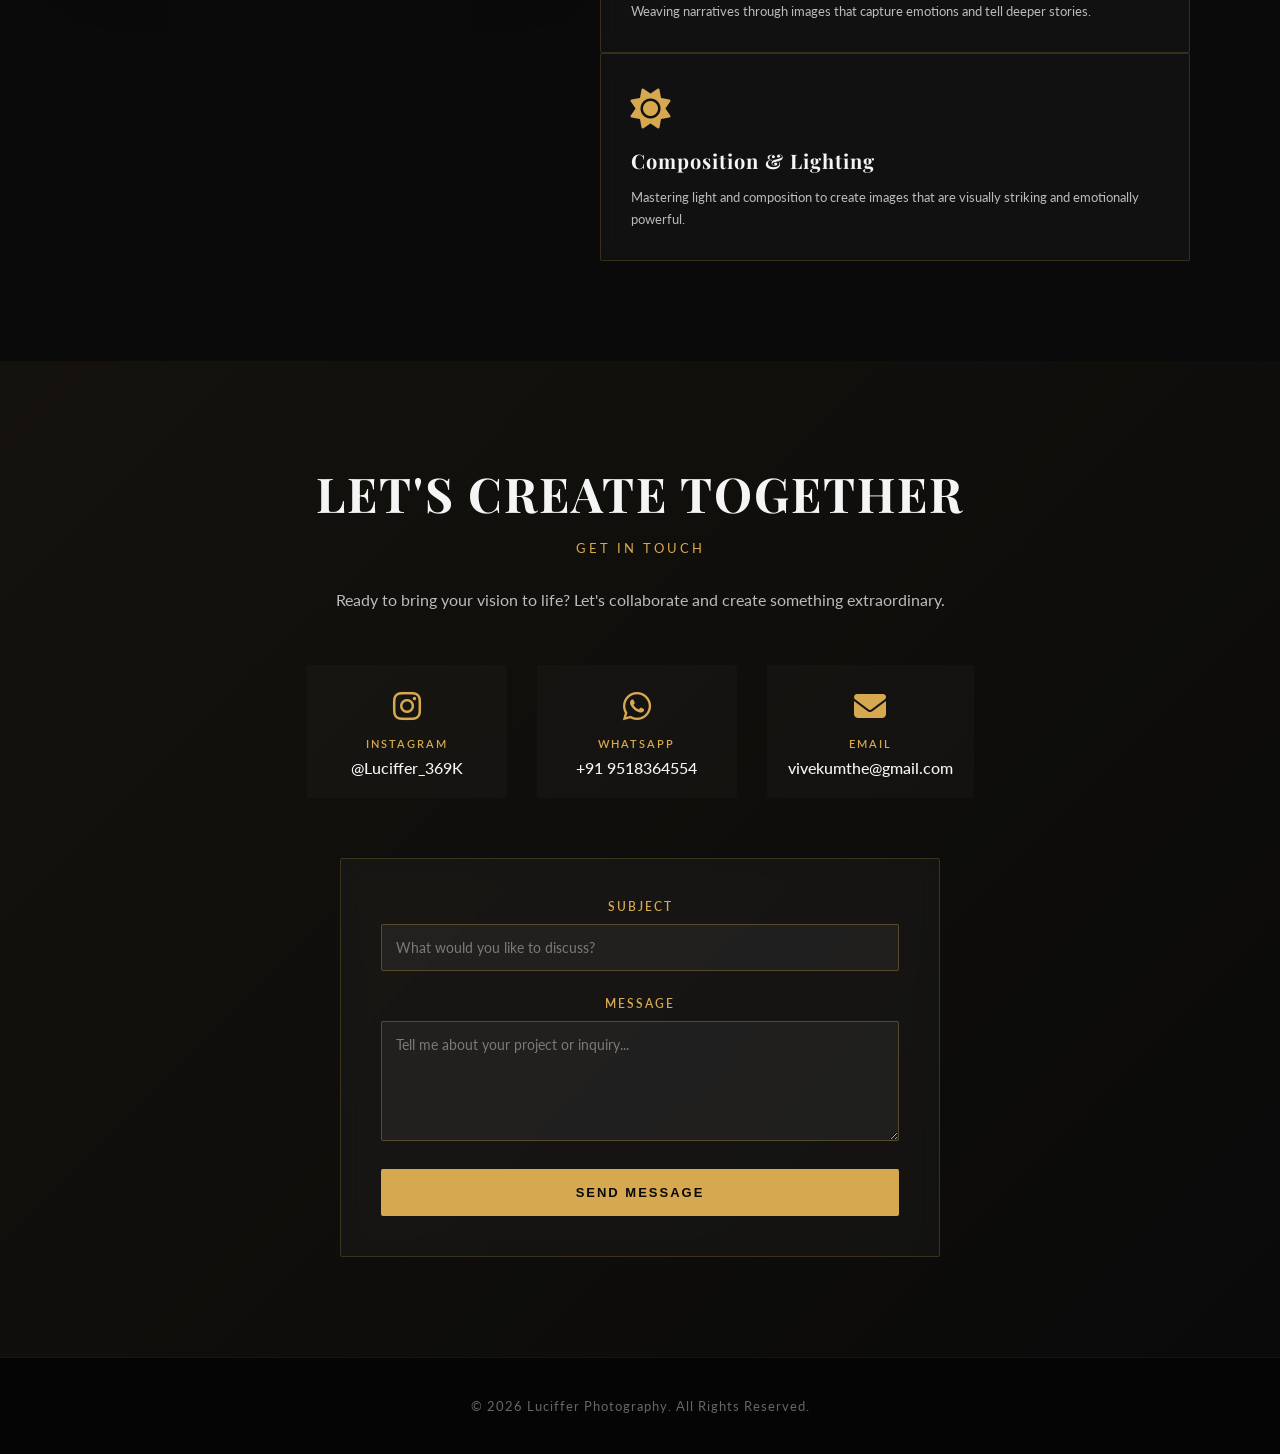
==== commit 40c319dc: "new page" ====
--- a/index.html
+++ b/index.html
@@ -1406,6 +1406,7 @@
         <ul>
             <li><a href="#home">HOME</a></li>
             <li><a href="#portfolio">PORTFOLIO</a></li>
+            <li><a href="nature.html">NATURE</a></li>
             <li><a href="#about">ABOUT</a></li>
             <li><a href="#contact">CONTACT</a></li>
         </ul>
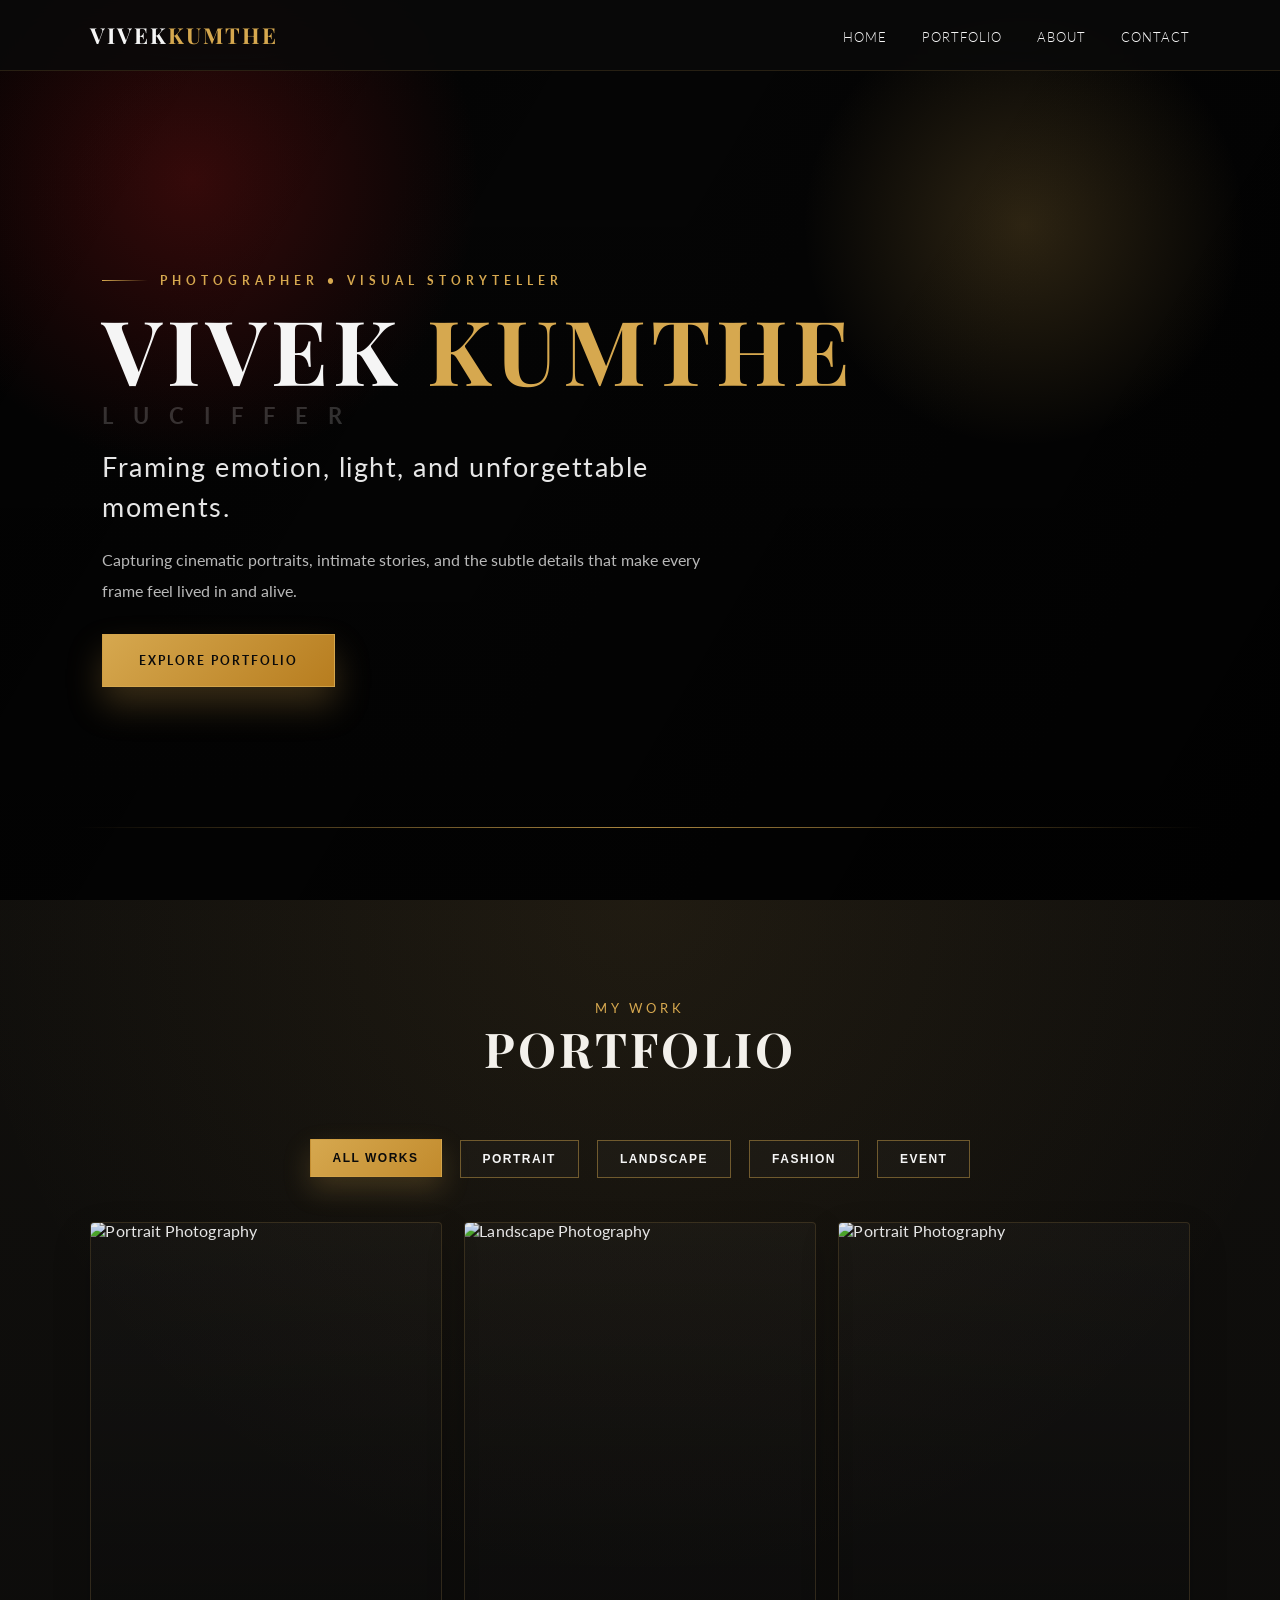
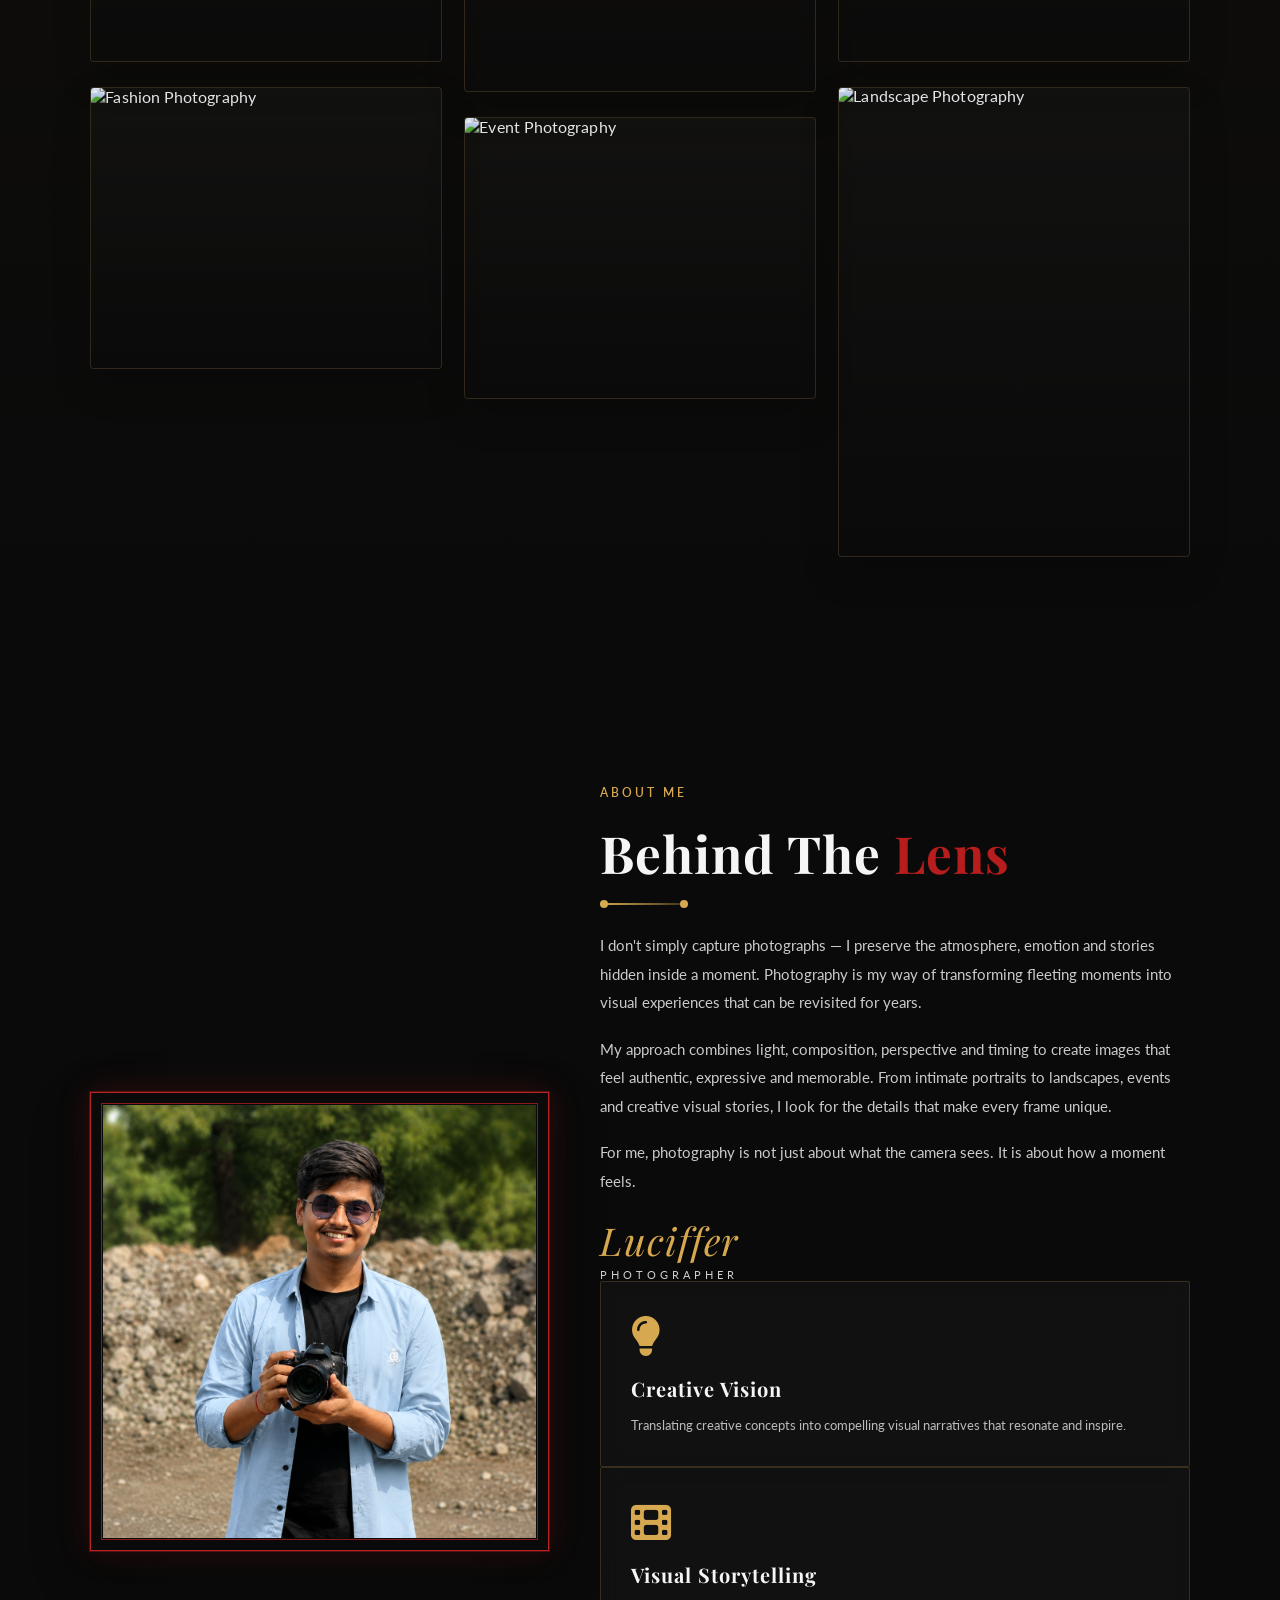
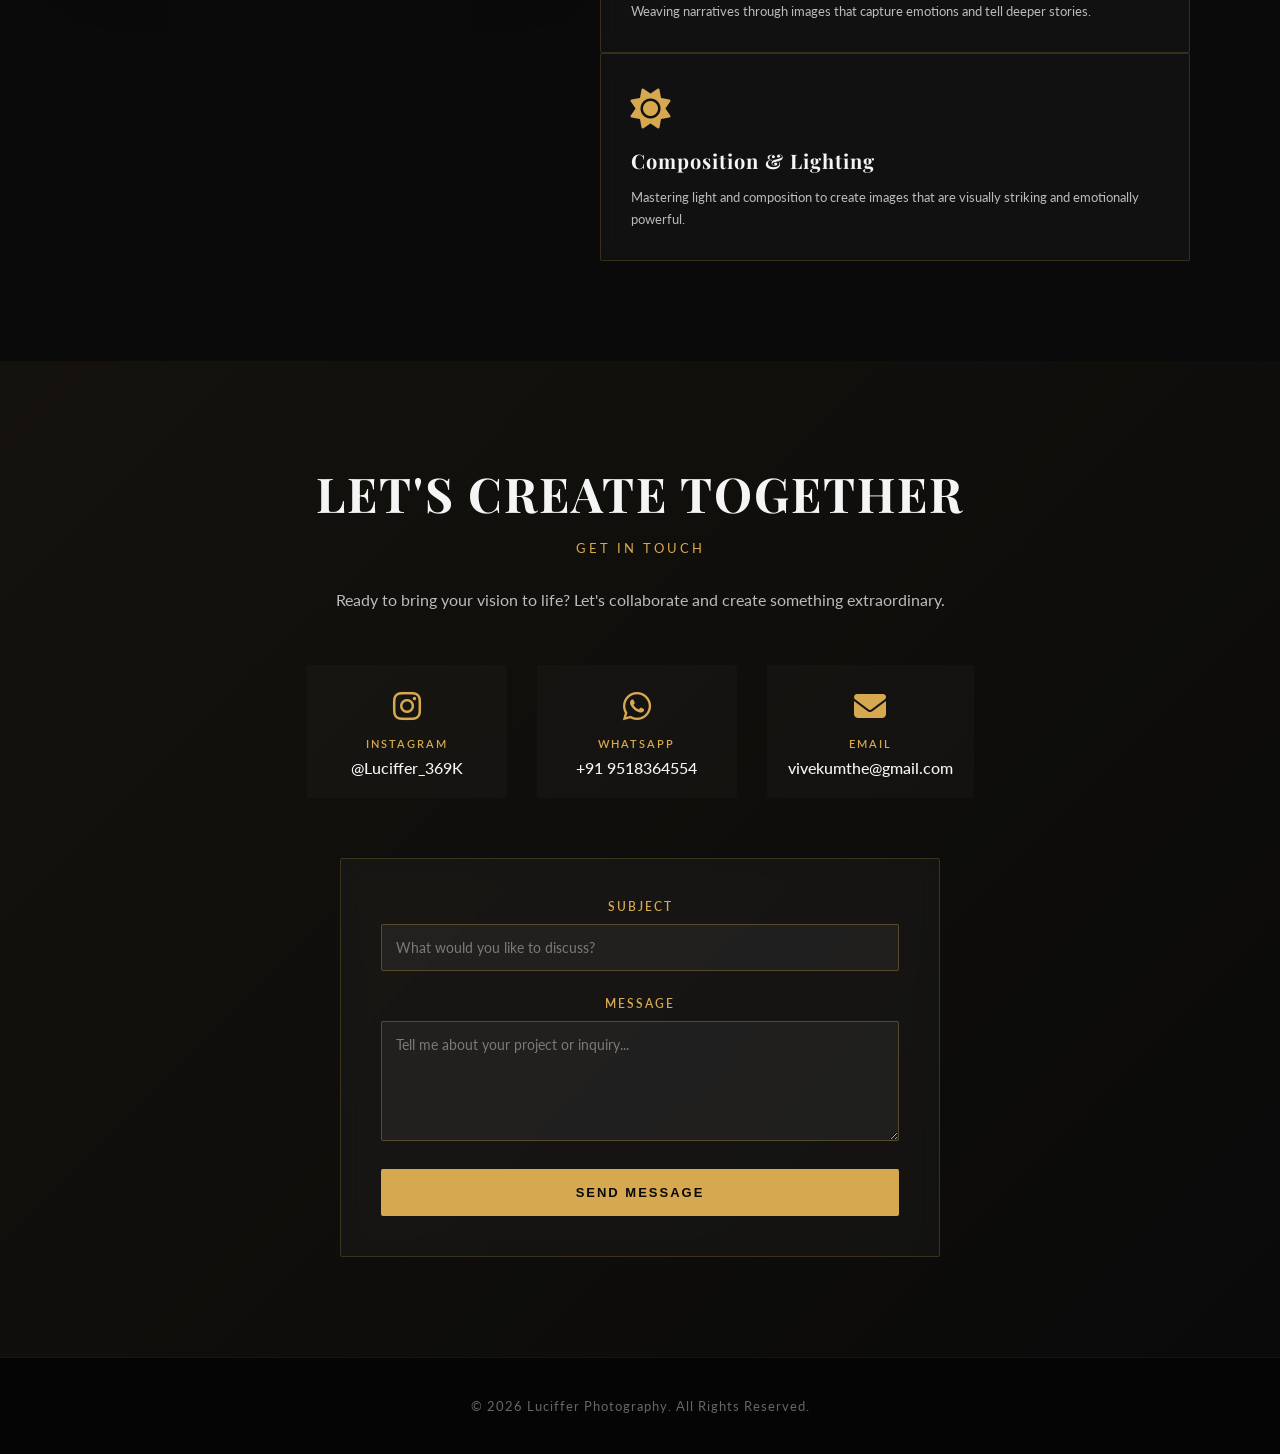
==== commit 328719f5: "update images" ====
--- a/index.html
+++ b/index.html
@@ -75,6 +75,46 @@
             display: flex;
             gap: 35px;
             list-style: none;
+            align-items: center;
+        }
+
+        .nav-item {
+            position: relative;
+        }
+
+        .dropdown-menu {
+            position: absolute;
+            top: calc(100% + 18px);
+            left: 0;
+            display: none;
+            min-width: 180px;
+            padding: 14px 0;
+            background: rgba(15, 15, 15, 0.96);
+            border: 1px solid rgba(214, 168, 79, 0.22);
+            border-radius: 12px;
+            box-shadow: 0 18px 40px rgba(0, 0, 0, 0.25);
+            list-style: none;
+            z-index: 1100;
+        }
+
+        .nav-item:hover .dropdown-menu,
+        .nav-item:focus-within .dropdown-menu {
+            display: block;
+        }
+
+        .dropdown-menu a {
+            display: block;
+            padding: 10px 18px;
+            color: var(--light-text);
+            font-size: 12px;
+            letter-spacing: 1px;
+            text-transform: uppercase;
+            text-decoration: none;
+        }
+
+        .dropdown-menu a:hover {
+            background: rgba(214, 168, 79, 0.08);
+            color: var(--gold);
         }
 
         nav a {
@@ -1405,8 +1445,14 @@
 
         <ul>
             <li><a href="#home">HOME</a></li>
-            <li><a href="#portfolio">PORTFOLIO</a></li>
-            <li><a href="nature.html">NATURE</a></li>
+            <li class="nav-item">
+                <a href="#portfolio">PORTFOLIO</a>
+                <ul class="dropdown-menu" aria-label="Portfolio menu">
+                    <li><a href="#portfolio">Portraits</a></li>
+                    <li><a href="#portfolio">Events</a></li>
+                    <li><a href="nature.html">Nature 🌿</a></li>
+                </ul>
+            </li>
             <li><a href="#about">ABOUT</a></li>
             <li><a href="#contact">CONTACT</a></li>
         </ul>
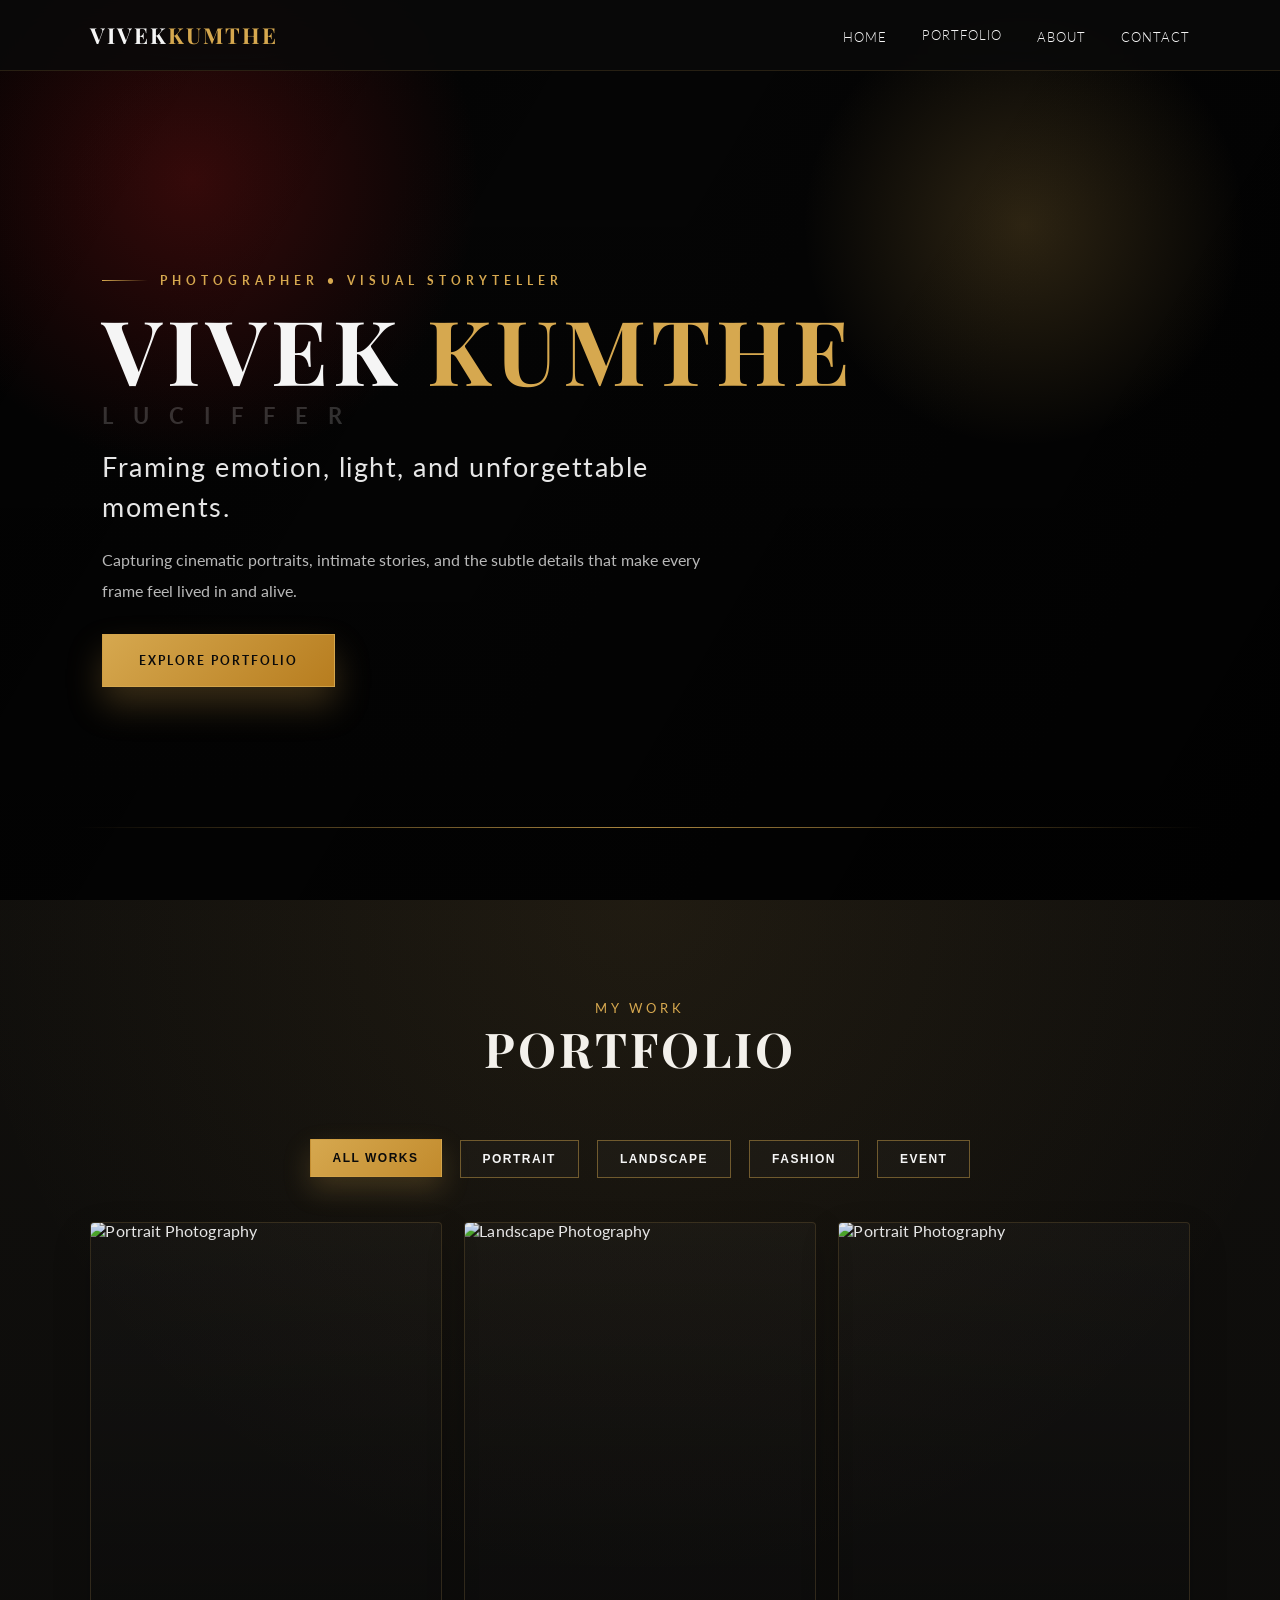
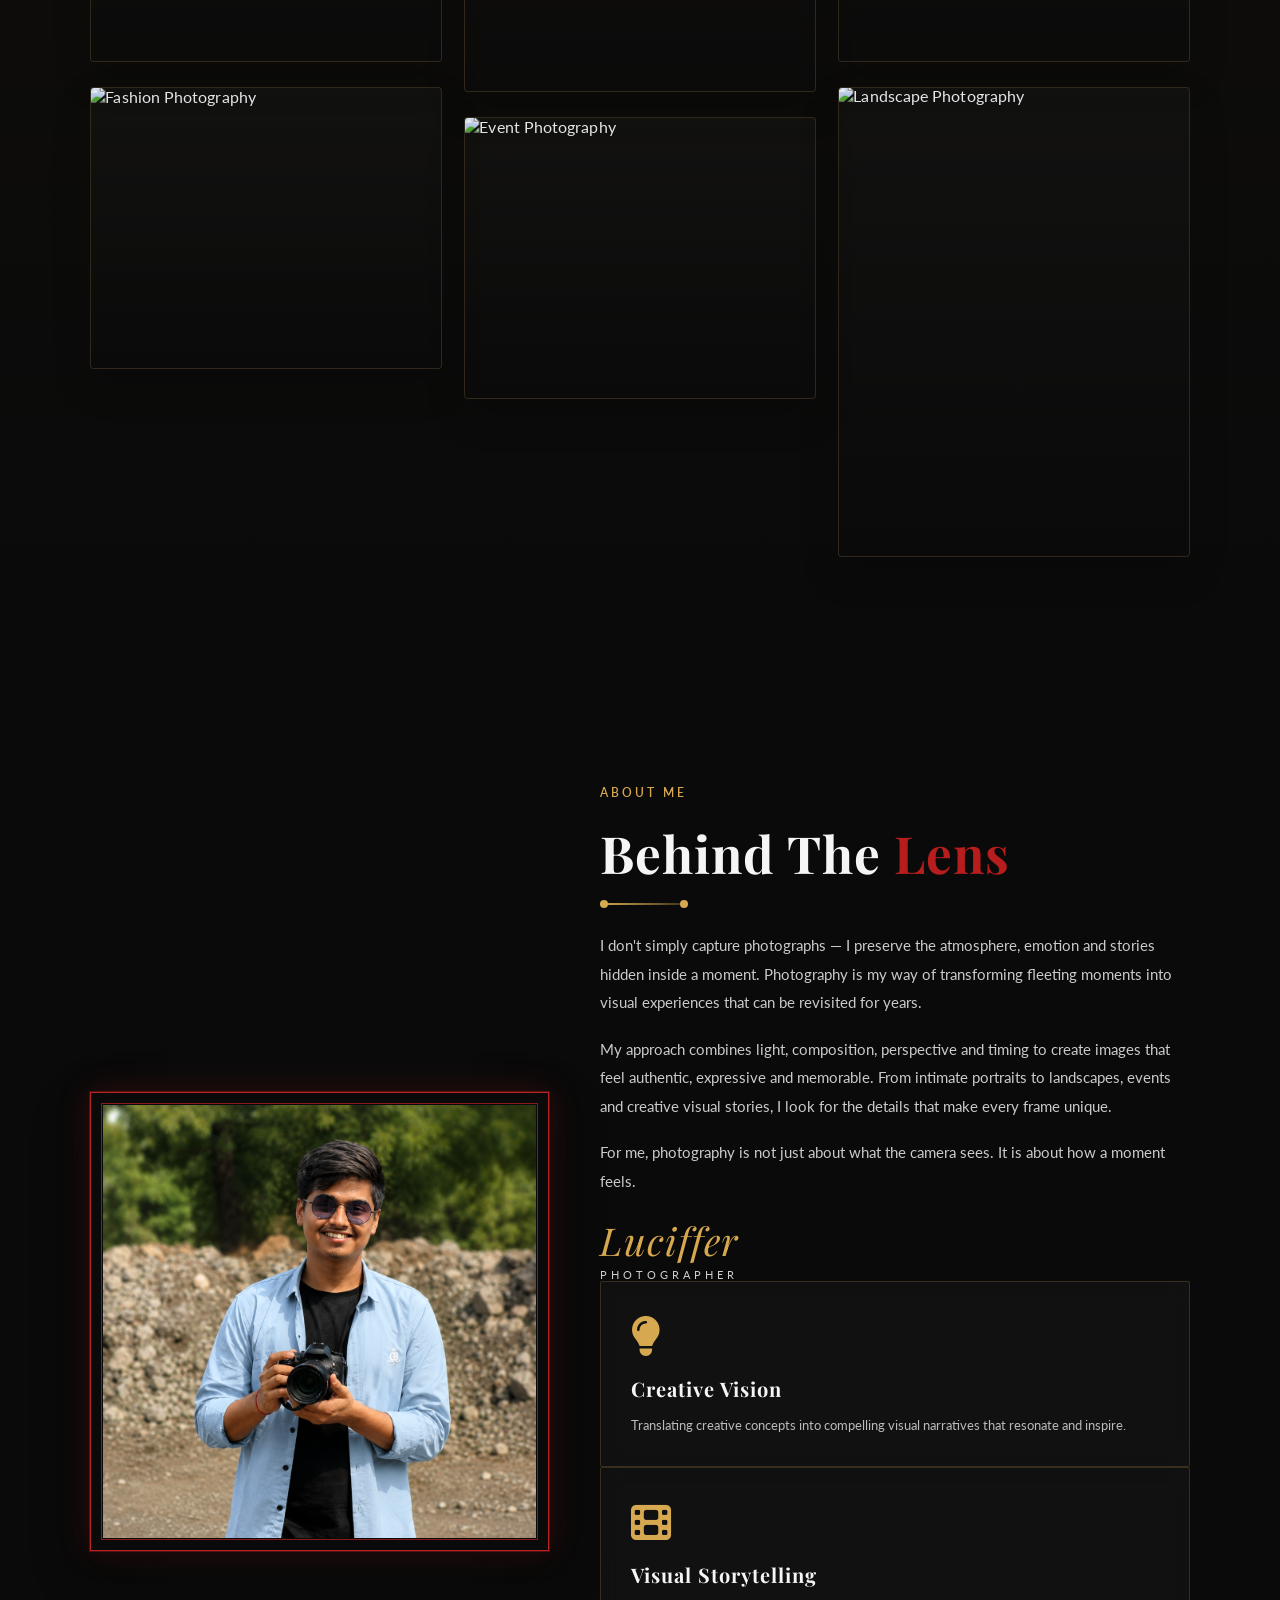
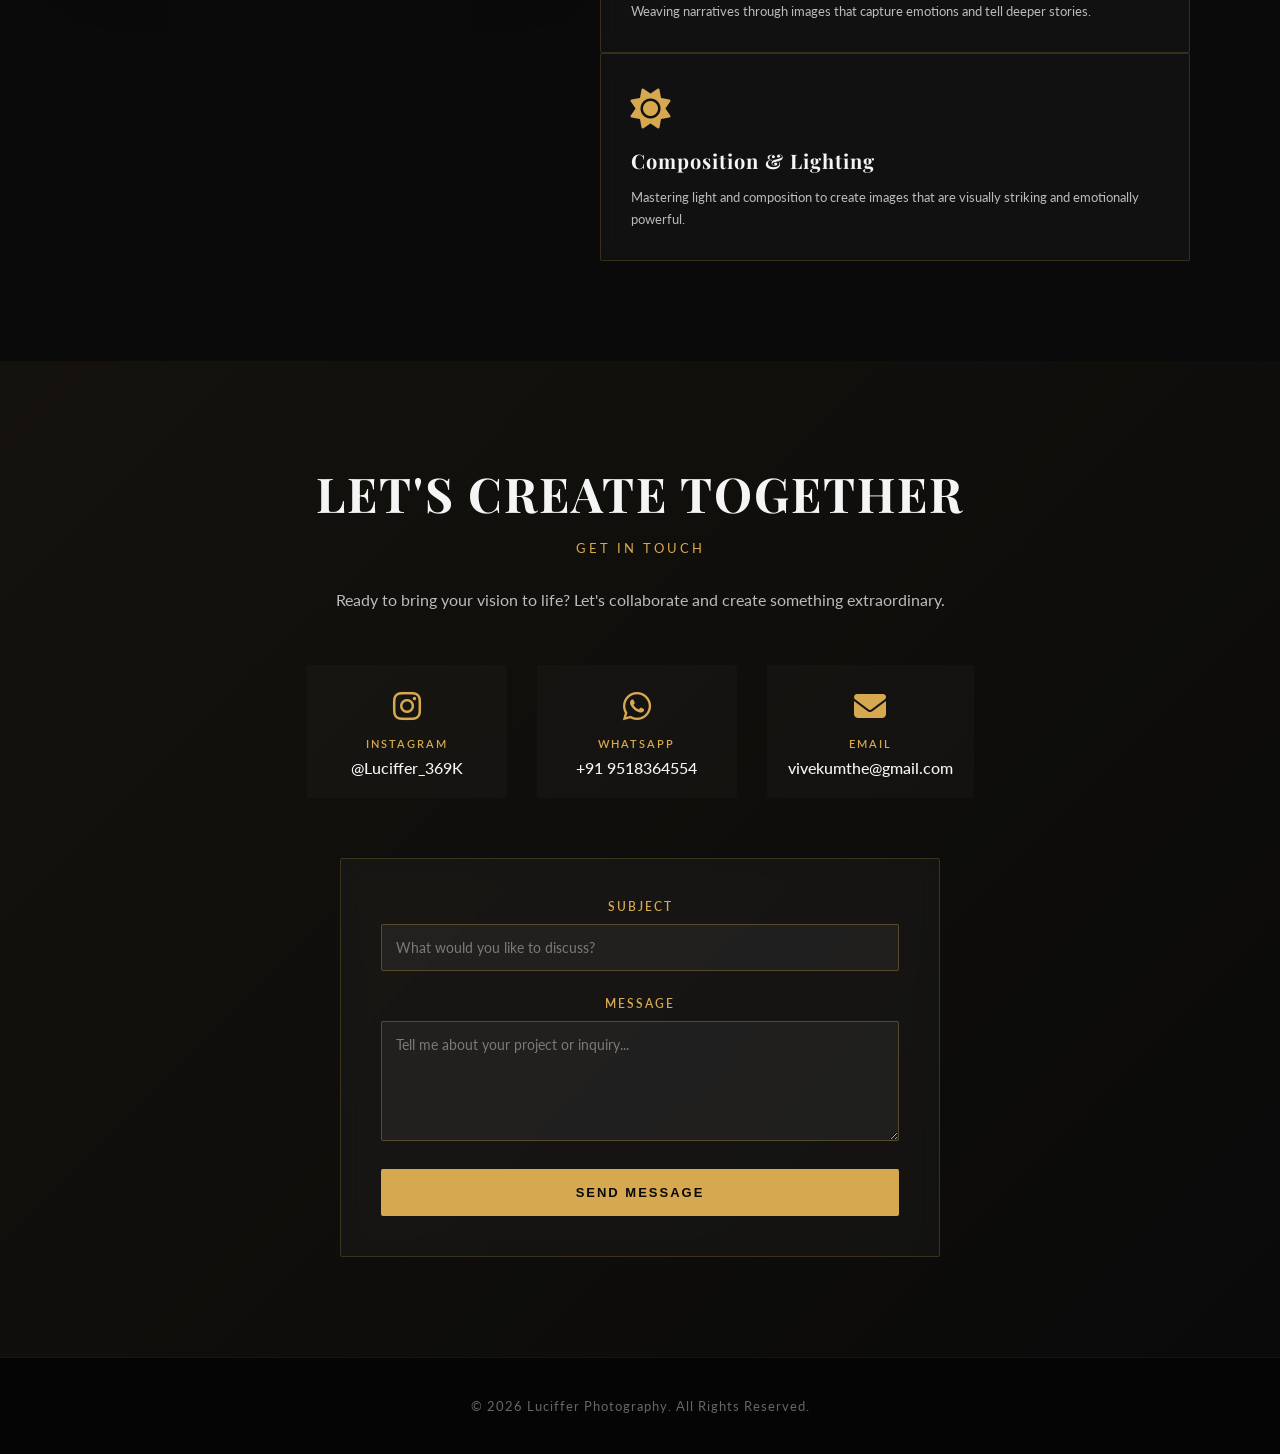
==== commit e5d11c31: "images updated with ratio" ====
--- a/index.html
+++ b/index.html
@@ -80,12 +80,15 @@
 
         .nav-item {
             position: relative;
+            display: flex;
+            align-items: center;
         }
 
         .dropdown-menu {
             position: absolute;
-            top: calc(100% + 18px);
+            top: 100%;
             left: 0;
+            margin-top: 0;
             display: none;
             min-width: 180px;
             padding: 14px 0;
@@ -95,10 +98,12 @@
             box-shadow: 0 18px 40px rgba(0, 0, 0, 0.25);
             list-style: none;
             z-index: 1100;
+            pointer-events: auto;
         }
 
         .nav-item:hover .dropdown-menu,
-        .nav-item:focus-within .dropdown-menu {
+        .nav-item:focus-within .dropdown-menu,
+        .dropdown-menu:hover {
             display: block;
         }
 
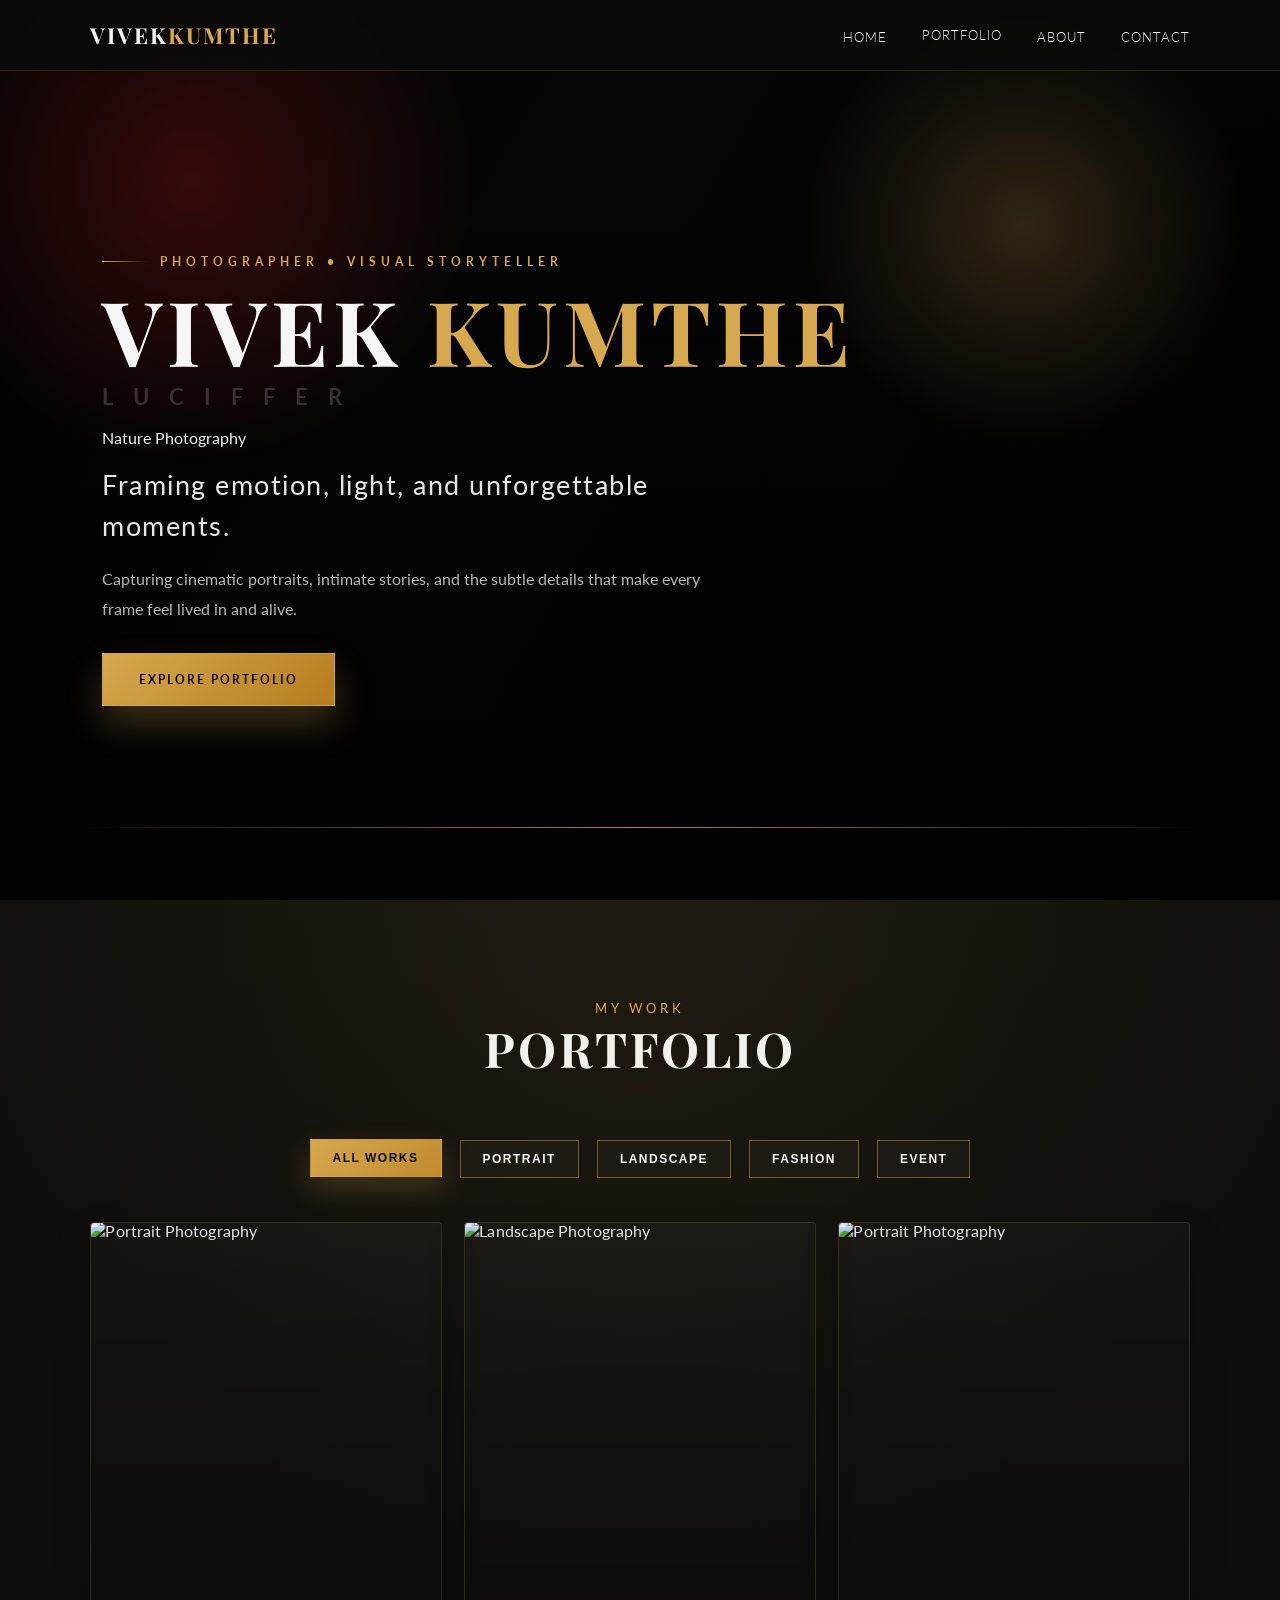
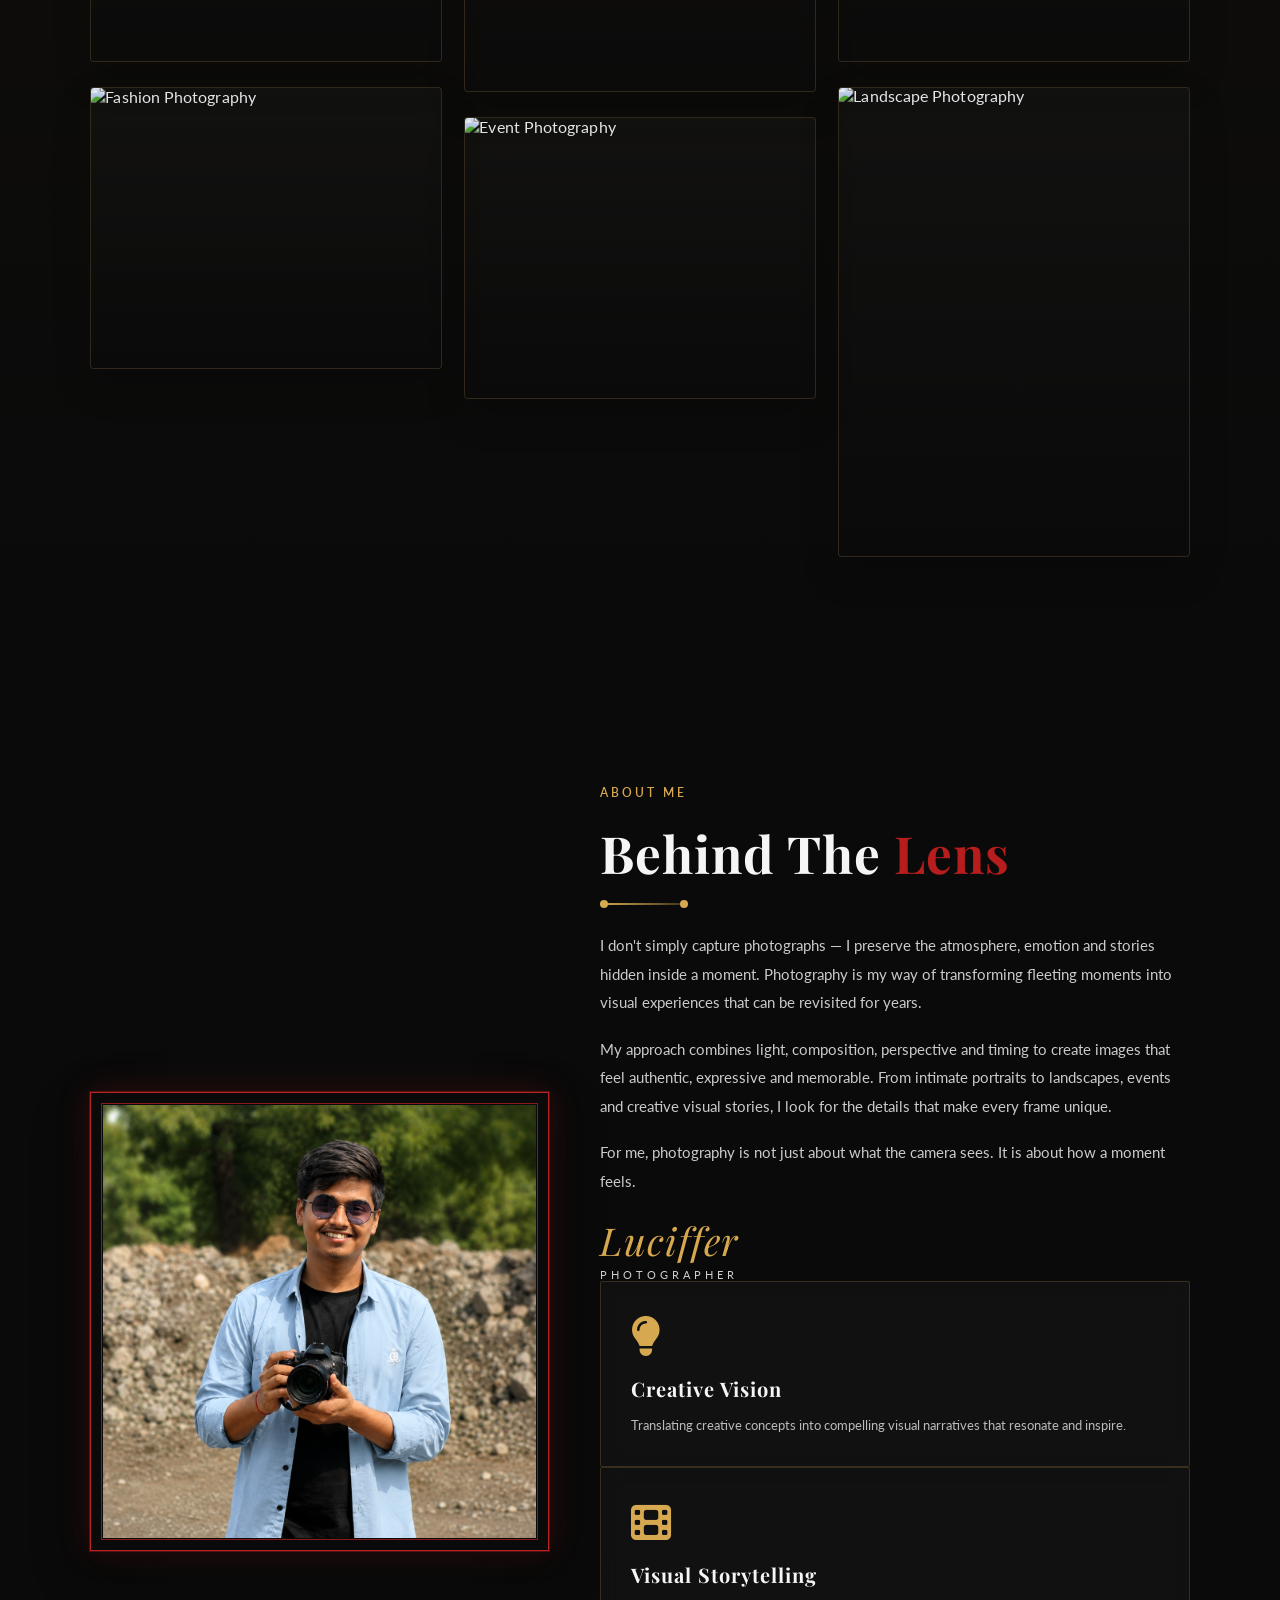
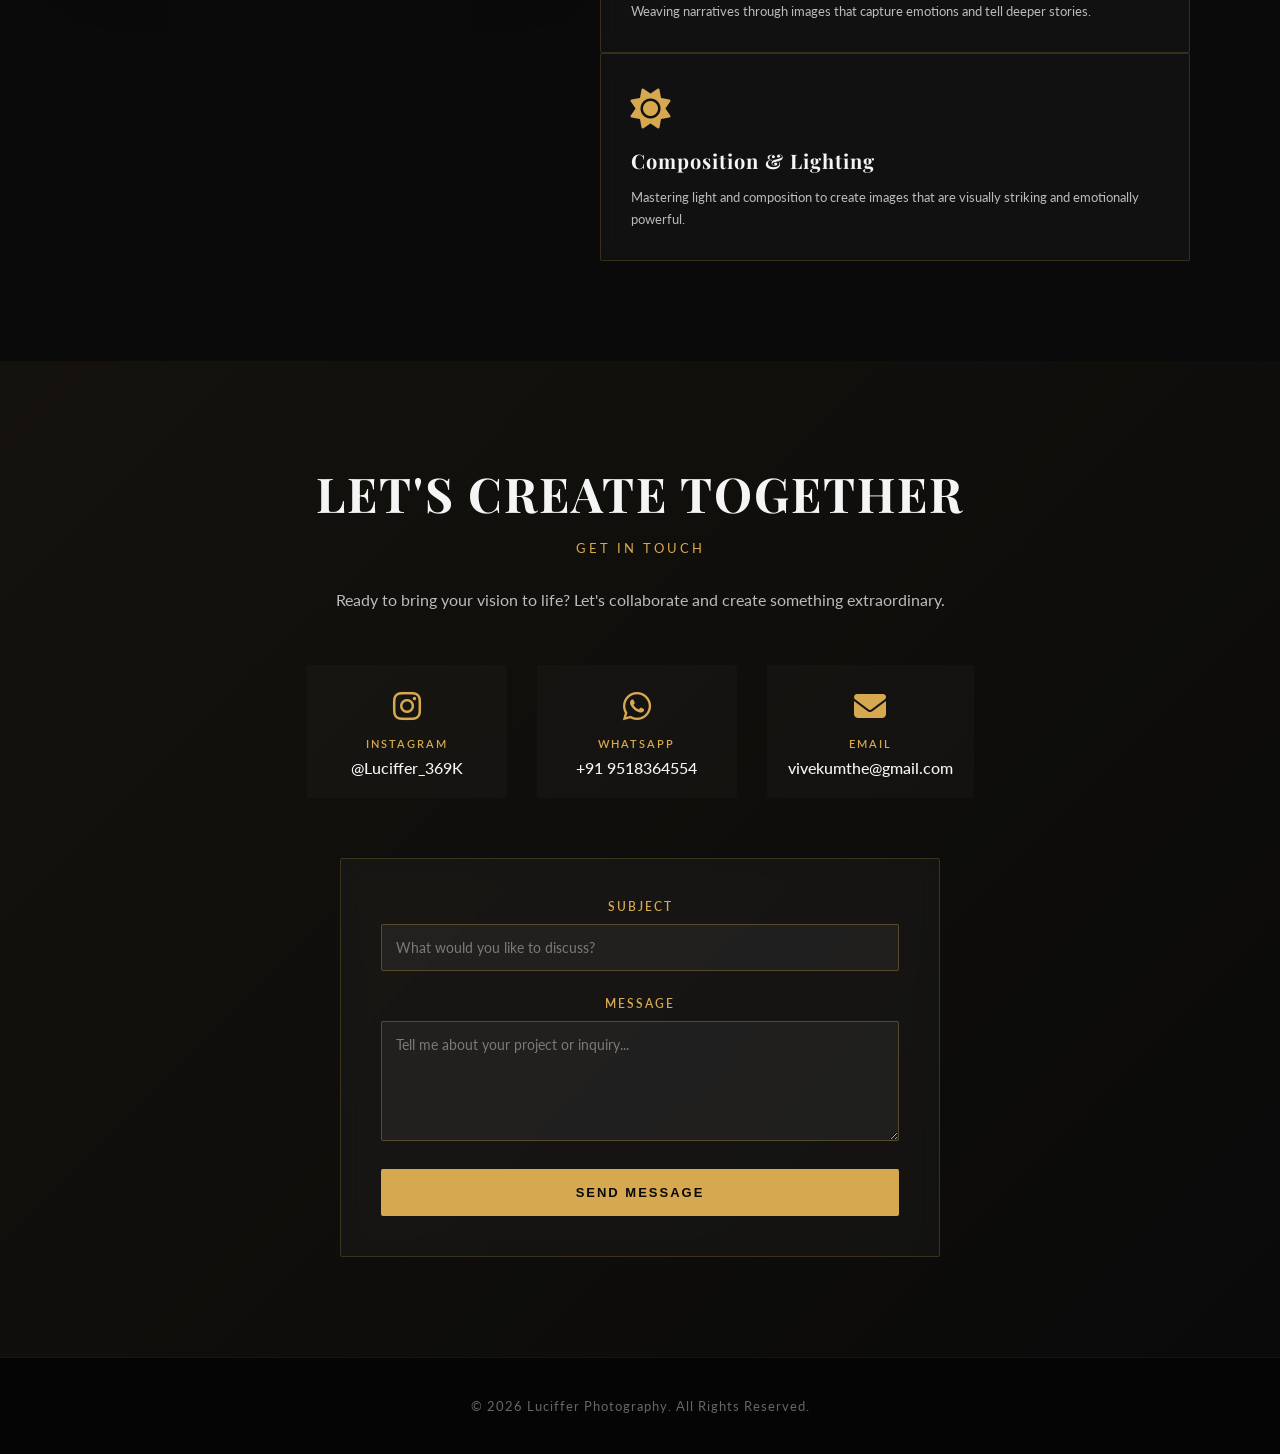
==== commit 5d31efde: "update" ====
--- a/index.html
+++ b/index.html
@@ -1480,7 +1480,7 @@
             <h1>VIVEK <span class="accent">KUMTHE</span></h1>
 
             <div class="hero-brand">LUCIFFER</div>
-
+            <div class="nature-title">Nature Photography</div>
             <h2>Framing emotion, light, and unforgettable moments.</h2>
 
             <p>
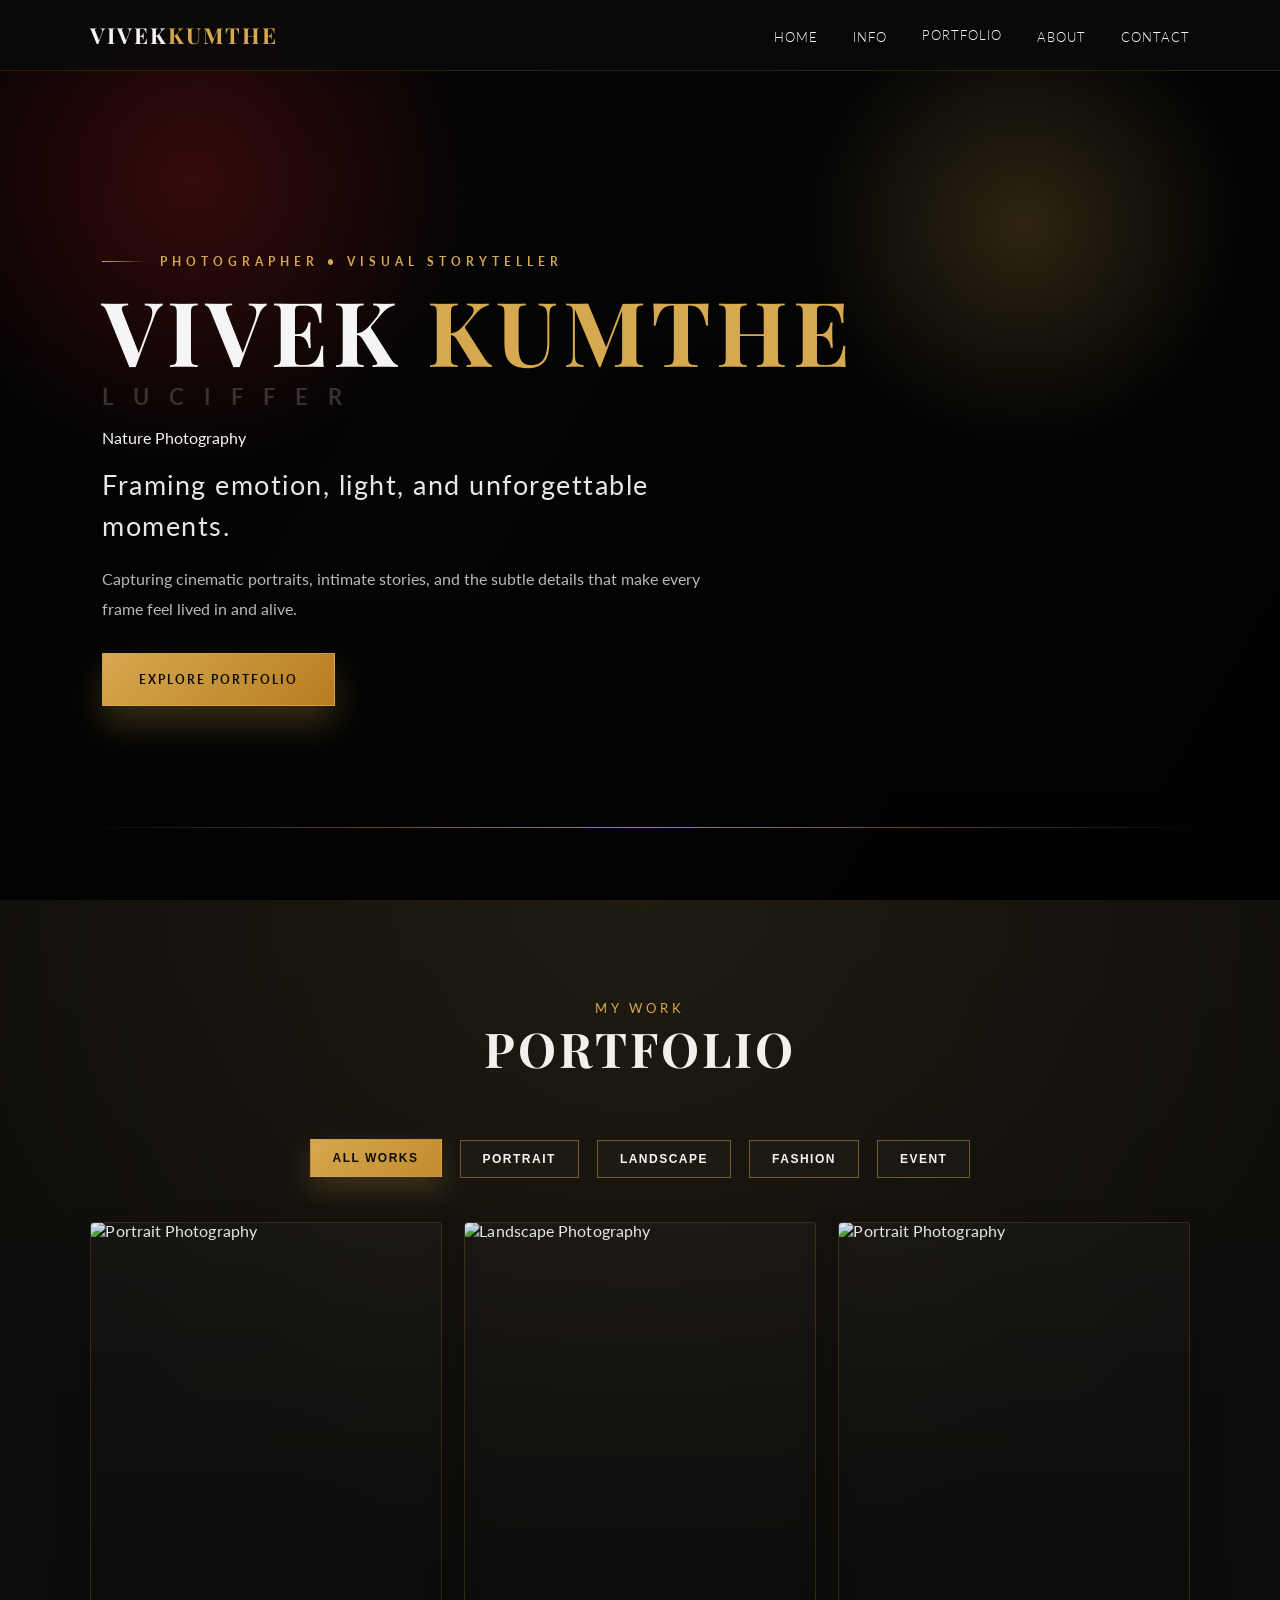
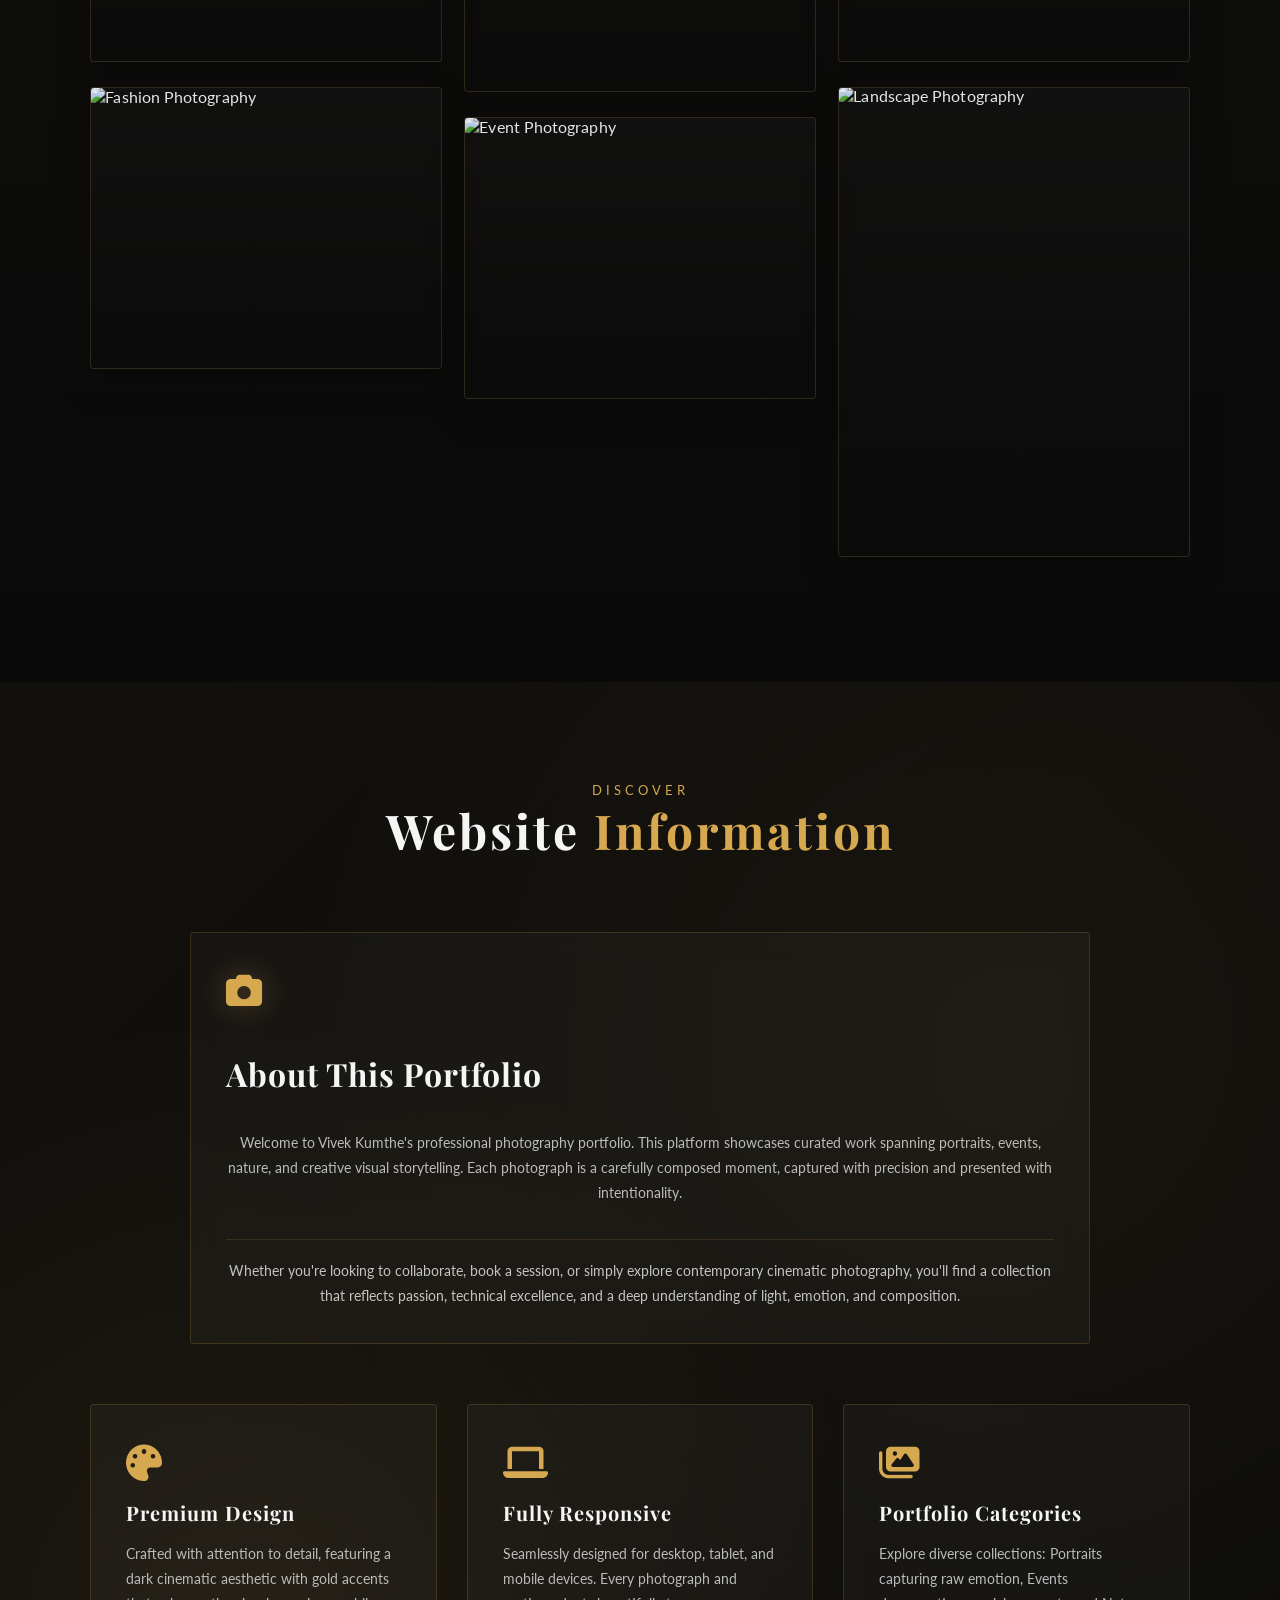
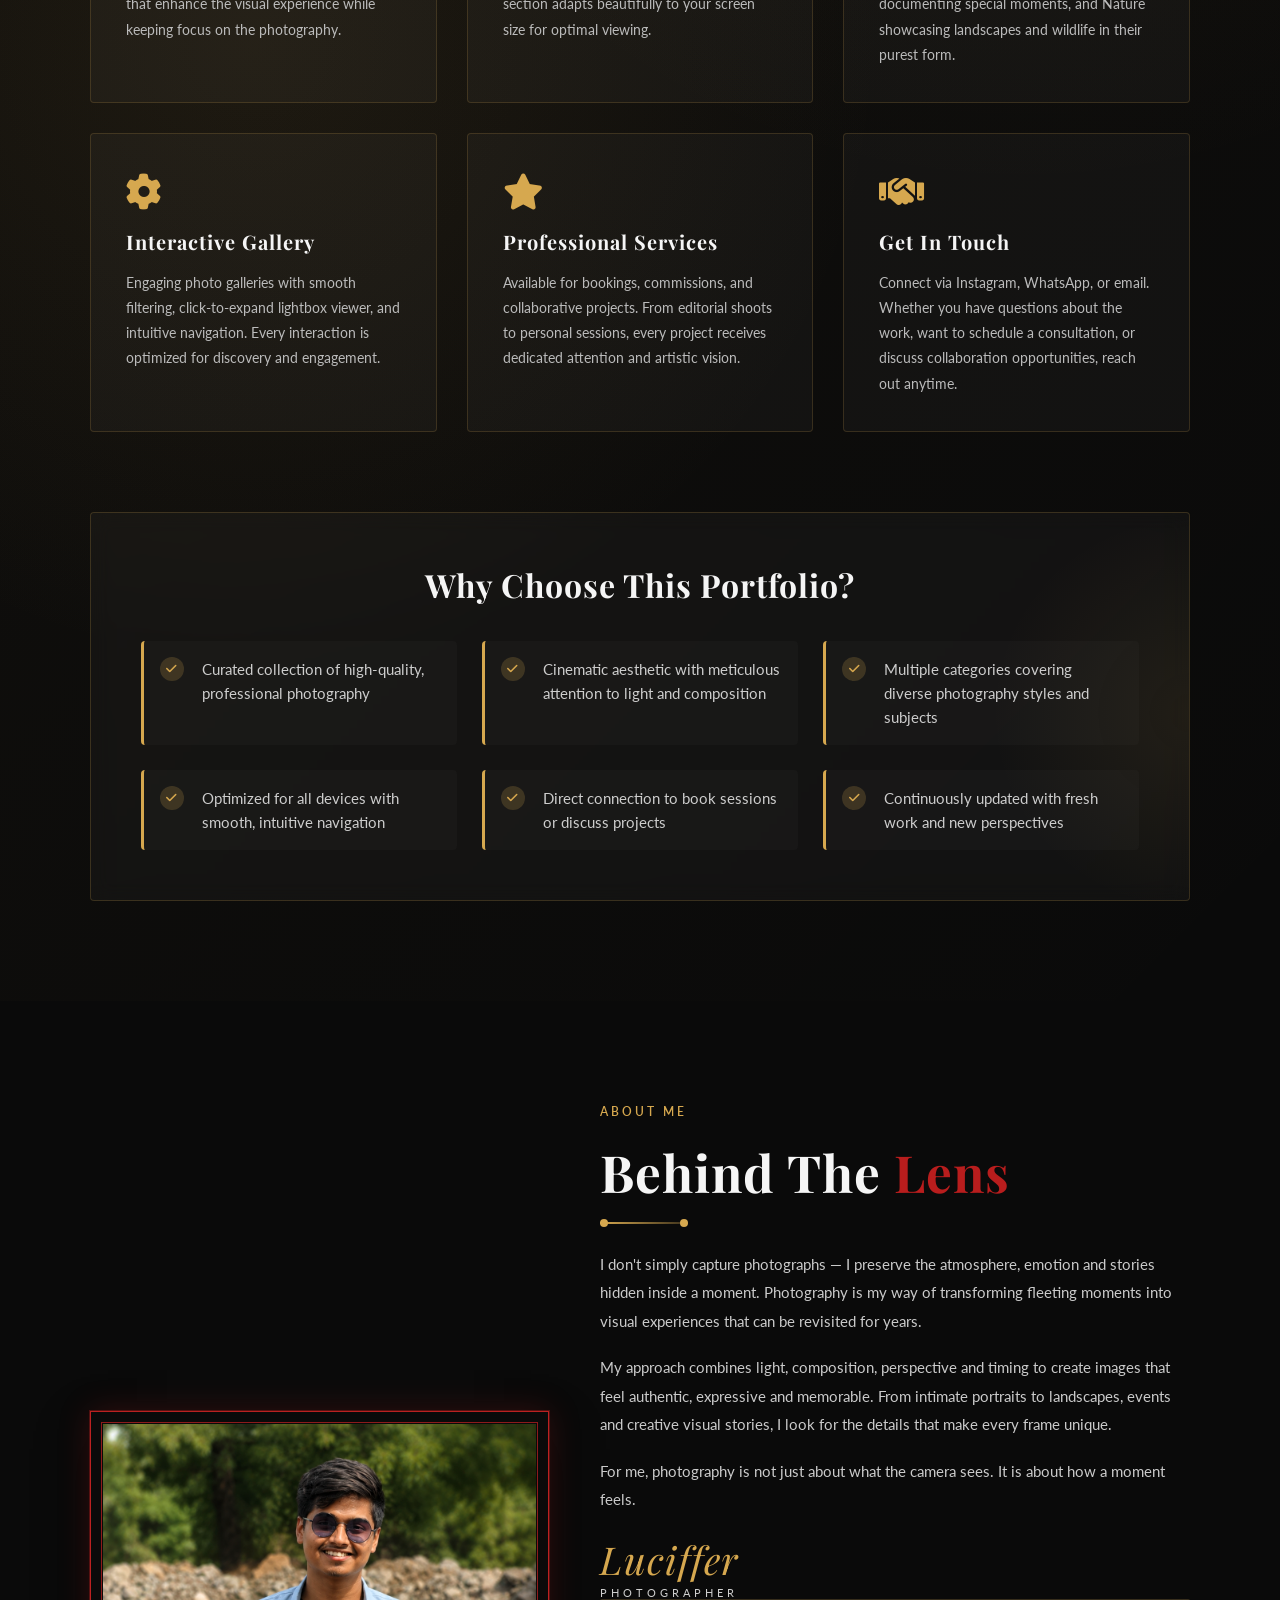
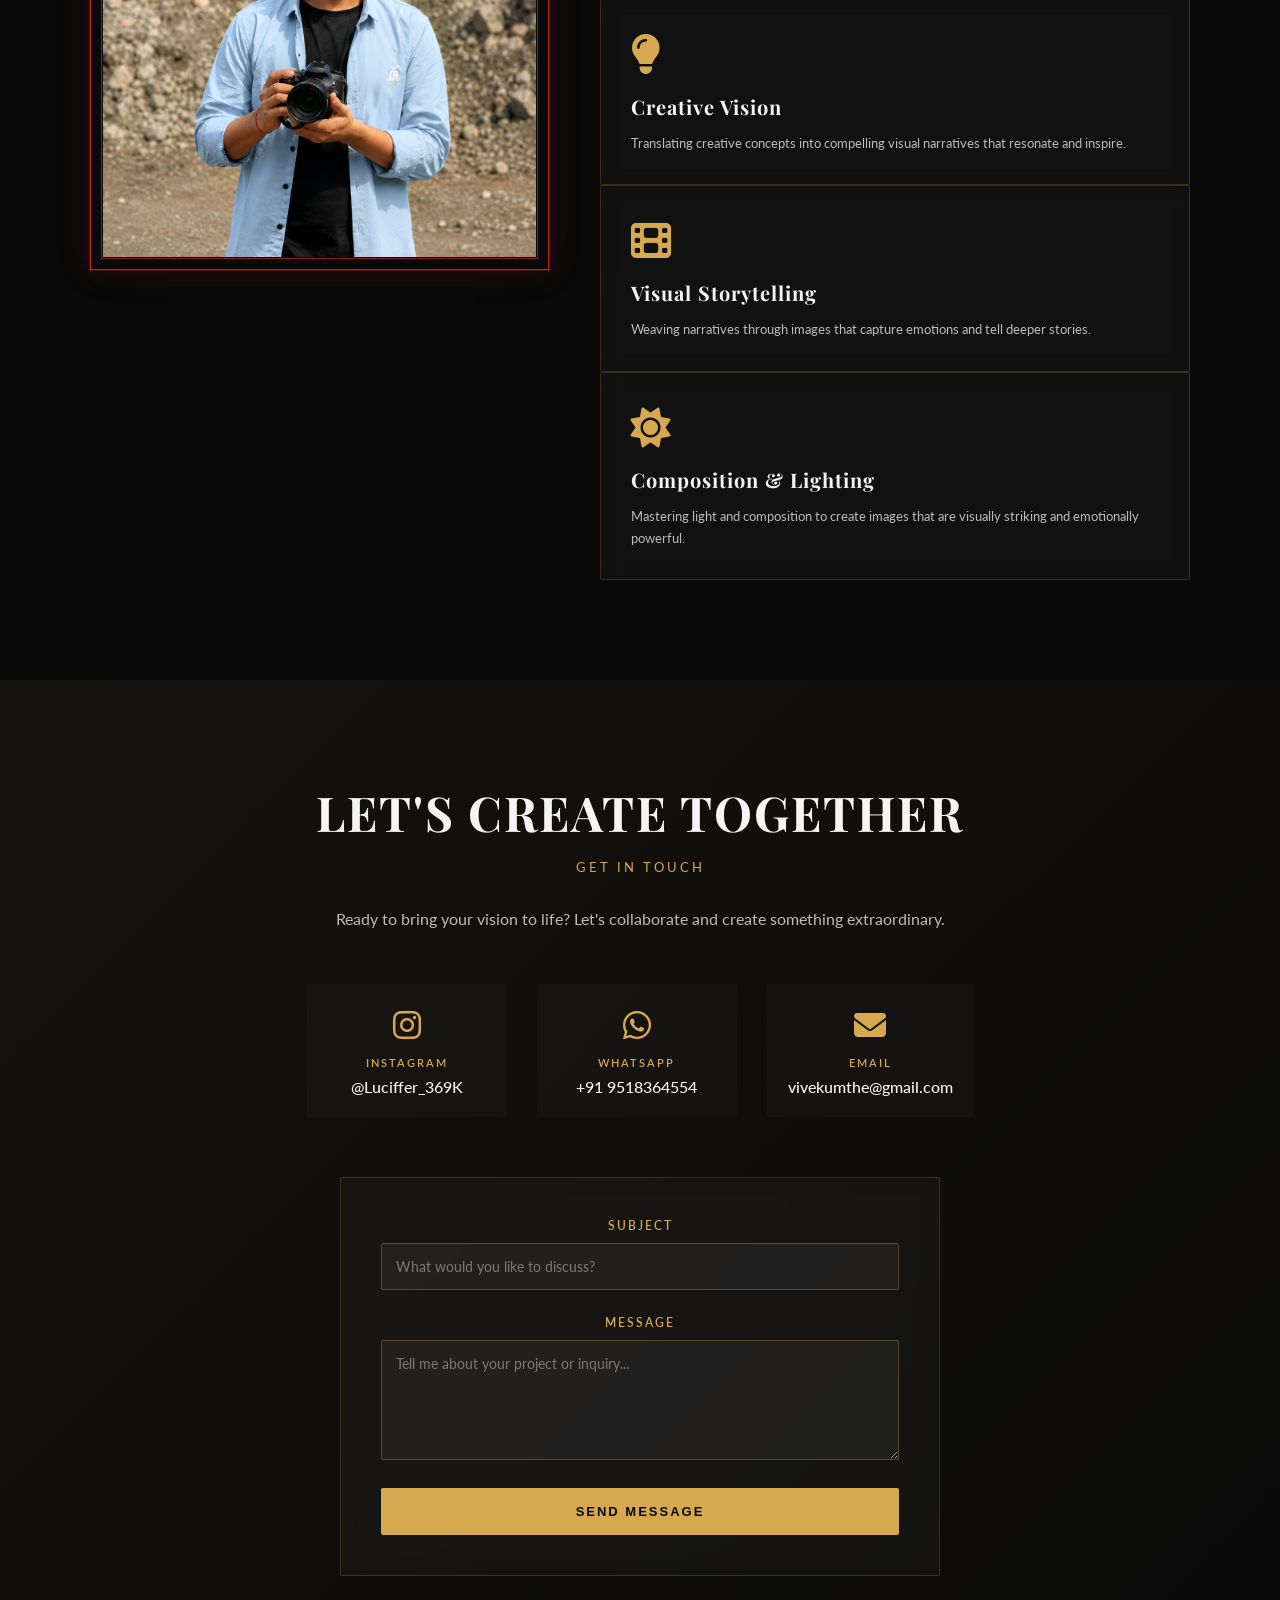
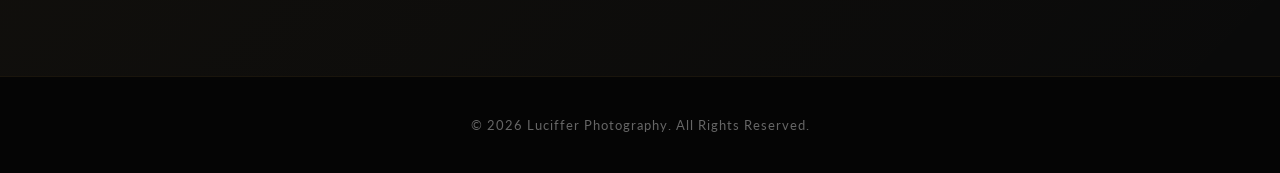
==== commit f007f389: "update the page" ====
--- a/index.html
+++ b/index.html
@@ -546,6 +546,270 @@
             display: none;
         }
 
+        /* INFO SECTION */
+        .info-section {
+            padding: 100px 7%;
+            background: linear-gradient(135deg, rgba(214, 168, 79, 0.04) 0%, transparent 100%);
+            position: relative;
+            overflow: hidden;
+        }
+
+        .info-section::before {
+            content: '';
+            position: absolute;
+            inset: 0;
+            background: 
+                radial-gradient(circle at 20% 50%, rgba(214, 168, 79, 0.08), transparent 45%),
+                radial-gradient(circle at 80% 20%, rgba(214, 168, 79, 0.05), transparent 40%);
+            pointer-events: none;
+        }
+
+        .info-container {
+            position: relative;
+            z-index: 1;
+            max-width: 1200px;
+            margin: 0 auto;
+        }
+
+        #info .section-title {
+            margin-bottom: 70px;
+        }
+
+        #info .section-title h2 .accent-gold {
+            color: var(--gold);
+        }
+
+        .info-content {
+            margin-bottom: 80px;
+        }
+
+        .info-card-main {
+            max-width: 900px;
+            margin: 0 auto 60px;
+            background: rgba(255, 255, 255, 0.04);
+            border: 1px solid rgba(214, 168, 79, 0.25);
+            padding: 45px;
+            border-radius: 4px;
+            backdrop-filter: blur(12px);
+            animation: fadeInUp 1s ease-out;
+            position: relative;
+            overflow: hidden;
+        }
+
+        .info-card-main::before {
+            content: '';
+            position: absolute;
+            top: -50%;
+            right: -50%;
+            width: 400px;
+            height: 400px;
+            background: radial-gradient(circle, rgba(214, 168, 79, 0.1), transparent 70%);
+            border-radius: 50%;
+            pointer-events: none;
+        }
+
+        .info-card-main .card-icon {
+            font-size: 48px;
+            color: var(--gold);
+            margin-bottom: 25px;
+            text-shadow: 0 0 30px rgba(214, 168, 79, 0.3);
+            animation: float 3s ease-in-out infinite;
+        }
+
+        @keyframes float {
+            0%, 100% { transform: translateY(0px); }
+            50% { transform: translateY(-10px); }
+        }
+
+        .info-card-main h3 {
+            font-family: 'Playfair Display', serif;
+            font-size: 32px;
+            font-weight: 700;
+            margin-bottom: 20px;
+            letter-spacing: 1px;
+            color: var(--light-text);
+        }
+
+        .info-card-main p {
+            font-size: 15px;
+            line-height: 1.9;
+            color: rgba(245, 245, 245, 0.85);
+            margin-bottom: 18px;
+            text-align: center;
+        }
+
+        .info-card-main .info-detail {
+            color: rgba(245, 245, 245, 0.78);
+            border-top: 1px solid rgba(214, 168, 79, 0.15);
+            padding-top: 18px;
+            margin-top: 18px;
+        }
+
+        .info-grid {
+            display: grid;
+            grid-template-columns: repeat(auto-fit, minmax(280px, 1fr));
+            gap: 30px;
+            margin-bottom: 40px;
+        }
+
+        .info-card {
+            background: rgba(255, 255, 255, 0.03);
+            border: 1px solid rgba(214, 168, 79, 0.18);
+            padding: 35px;
+            border-radius: 4px;
+            transition: all 0.4s cubic-bezier(0.25, 0.46, 0.45, 0.94);
+            position: relative;
+            overflow: hidden;
+            display: flex;
+            flex-direction: column;
+            gap: 15px;
+            animation: fadeInUp 1s ease-out backwards;
+        }
+
+        .info-card:nth-child(1) { animation-delay: 0.1s; }
+        .info-card:nth-child(2) { animation-delay: 0.15s; }
+        .info-card:nth-child(3) { animation-delay: 0.2s; }
+        .info-card:nth-child(4) { animation-delay: 0.25s; }
+        .info-card:nth-child(5) { animation-delay: 0.3s; }
+        .info-card:nth-child(6) { animation-delay: 0.35s; }
+
+        .info-card::before {
+            content: '';
+            position: absolute;
+            top: 0;
+            left: -100%;
+            width: 100%;
+            height: 100%;
+            background: linear-gradient(90deg, transparent, rgba(214, 168, 79, 0.1), transparent);
+            transition: left 0.6s ease;
+        }
+
+        .info-card:hover::before {
+            left: 100%;
+        }
+
+        .info-card:hover {
+            background: rgba(255, 255, 255, 0.06);
+            border-color: rgba(214, 168, 79, 0.35);
+            transform: translateY(-8px);
+            box-shadow: 0 20px 50px rgba(214, 168, 79, 0.15);
+        }
+
+        .info-card .card-icon {
+            font-size: 36px;
+            color: var(--gold);
+            transition: all 0.4s ease;
+        }
+
+        .info-card:hover .card-icon {
+            transform: scale(1.15) rotate(8deg);
+        }
+
+        .info-card h4 {
+            font-family: 'Playfair Display', serif;
+            font-size: 20px;
+            font-weight: 700;
+            letter-spacing: 1px;
+            margin: 0;
+            color: var(--light-text);
+        }
+
+        .info-card p {
+            font-size: 14px;
+            line-height: 1.8;
+            color: var(--secondary-text);
+            margin: 0;
+        }
+
+        .info-features {
+            background: rgba(255, 255, 255, 0.03);
+            border: 1px solid rgba(214, 168, 79, 0.2);
+            padding: 50px;
+            border-radius: 4px;
+            backdrop-filter: blur(10px);
+            position: relative;
+            overflow: hidden;
+        }
+
+        .info-features::after {
+            content: '';
+            position: absolute;
+            top: 0;
+            right: -200px;
+            width: 400px;
+            height: 400px;
+            background: radial-gradient(circle, rgba(214, 168, 79, 0.08), transparent 70%);
+            border-radius: 50%;
+            pointer-events: none;
+        }
+
+        .info-features h3 {
+            font-family: 'Playfair Display', serif;
+            font-size: 32px;
+            font-weight: 700;
+            margin-bottom: 35px;
+            letter-spacing: 1px;
+            color: var(--light-text);
+            text-align: center;
+            position: relative;
+            z-index: 1;
+        }
+
+        .features-list {
+            list-style: none;
+            display: grid;
+            grid-template-columns: repeat(auto-fit, minmax(280px, 1fr));
+            gap: 25px;
+            position: relative;
+            z-index: 1;
+        }
+
+        .features-list li {
+            display: flex;
+            align-items: flex-start;
+            gap: 18px;
+            padding: 16px;
+            background: rgba(255, 255, 255, 0.02);
+            border-radius: 4px;
+            border-left: 3px solid var(--gold);
+            transition: all 0.3s ease;
+        }
+
+        .features-list li:hover {
+            background: rgba(255, 255, 255, 0.05);
+            transform: translateX(8px);
+        }
+
+        .feature-icon {
+            display: flex;
+            align-items: center;
+            justify-content: center;
+            width: 24px;
+            height: 24px;
+            min-width: 24px;
+            background: rgba(214, 168, 79, 0.2);
+            border-radius: 50%;
+            color: var(--gold);
+            font-size: 12px;
+            transition: all 0.3s ease;
+        }
+
+        .features-list li:hover .feature-icon {
+            background: rgba(214, 168, 79, 0.35);
+            transform: scale(1.2);
+        }
+
+        .feature-text {
+            font-size: 15px;
+            line-height: 1.6;
+            color: rgba(245, 245, 245, 0.82);
+            transition: color 0.3s ease;
+        }
+
+        .features-list li:hover .feature-text {
+            color: var(--light-text);
+        }
+
         /* ABOUT */
         .about {
             display: grid;
@@ -1149,6 +1413,23 @@
             .photo {
                 margin-bottom: 18px;
             }
+
+            /* INFO SECTION RESPONSIVE */
+            .info-grid {
+                grid-template-columns: repeat(2, 1fr);
+            }
+
+            .info-card-main {
+                padding: 40px;
+            }
+
+            .info-card {
+                padding: 30px;
+            }
+
+            .info-features {
+                padding: 40px;
+            }
         }
 
         @media (max-width: 768px) {
@@ -1251,6 +1532,52 @@
 
             .section-title h2 {
                 font-size: 36px;
+            }
+
+            /* INFO SECTION RESPONSIVE */
+            .info-card-main {
+                padding: 35px;
+            }
+
+            .info-card-main h3 {
+                font-size: 26px;
+            }
+
+            .info-card-main .card-icon {
+                font-size: 40px;
+            }
+
+            .info-grid {
+                gap: 24px;
+            }
+
+            .info-card {
+                padding: 28px;
+            }
+
+            .info-card h4 {
+                font-size: 18px;
+            }
+
+            .info-card .card-icon {
+                font-size: 32px;
+            }
+
+            .info-features {
+                padding: 40px;
+            }
+
+            .info-features h3 {
+                font-size: 26px;
+                margin-bottom: 28px;
+            }
+
+            .features-list {
+                gap: 18px;
+            }
+
+            .features-list li {
+                padding: 14px;
             }
 
             .contact h2 {
@@ -1303,6 +1630,76 @@
 
             .hero {
                 padding: 120px 5% 55px;
+            }
+
+            /* INFO SECTION RESPONSIVE */
+            .info-card-main {
+                padding: 25px;
+            }
+
+            .info-card-main h3 {
+                font-size: 22px;
+                margin-bottom: 18px;
+            }
+
+            .info-card-main .card-icon {
+                font-size: 36px;
+                margin-bottom: 18px;
+            }
+
+            .info-card-main p {
+                font-size: 14px;
+            }
+
+            .info-grid {
+                grid-template-columns: 1fr;
+                gap: 18px;
+            }
+
+            .info-card {
+                padding: 22px;
+            }
+
+            .info-card h4 {
+                font-size: 16px;
+            }
+
+            .info-card p {
+                font-size: 13px;
+            }
+
+            .info-card .card-icon {
+                font-size: 28px;
+            }
+
+            .info-features {
+                padding: 30px;
+            }
+
+            .info-features h3 {
+                font-size: 22px;
+                margin-bottom: 24px;
+            }
+
+            .features-list {
+                grid-template-columns: 1fr;
+                gap: 15px;
+            }
+
+            .features-list li {
+                padding: 12px;
+                gap: 14px;
+            }
+
+            .feature-icon {
+                width: 20px;
+                height: 20px;
+                min-width: 20px;
+                font-size: 10px;
+            }
+
+            .feature-text {
+                font-size: 13px;
             }
 
             .hero-content {
@@ -1450,6 +1847,7 @@
 
         <ul>
             <li><a href="#home">HOME</a></li>
+            <li><a href="#info">INFO</a></li>
             <li class="nav-item">
                 <a href="#portfolio">PORTFOLIO</a>
                 <ul class="dropdown-menu" aria-label="Portfolio menu">
@@ -1580,6 +1978,120 @@
                     <span class="photo-tag">Landscape</span>
                     <span class="photo-title">Night Drift</span>
                 </div>
+            </div>
+
+        </div>
+
+    </section>
+
+
+    <!-- INFO -->
+    <section id="info" class="info-section">
+
+        <div class="info-container">
+
+            <div class="section-title">
+                <p>DISCOVER</p>
+                <h2>Website <span class="accent-gold">Information</span></h2>
+            </div>
+
+            <div class="info-content">
+
+                <div class="info-card info-card-main">
+                    <div class="card-icon">
+                        <i class="fas fa-camera"></i>
+                    </div>
+                    <h3>About This Portfolio</h3>
+                    <p>
+                        Welcome to Vivek Kumthe's professional photography portfolio. This platform showcases curated work spanning portraits, events, nature, and creative visual storytelling. Each photograph is a carefully composed moment, captured with precision and presented with intentionality.
+                    </p>
+                    <p class="info-detail">
+                        Whether you're looking to collaborate, book a session, or simply explore contemporary cinematic photography, you'll find a collection that reflects passion, technical excellence, and a deep understanding of light, emotion, and composition.
+                    </p>
+                </div>
+
+                <div class="info-grid">
+
+                    <div class="info-card">
+                        <div class="card-icon">
+                            <i class="fas fa-palette"></i>
+                        </div>
+                        <h4>Premium Design</h4>
+                        <p>Crafted with attention to detail, featuring a dark cinematic aesthetic with gold accents that enhance the visual experience while keeping focus on the photography.</p>
+                    </div>
+
+                    <div class="info-card">
+                        <div class="card-icon">
+                            <i class="fas fa-laptop"></i>
+                        </div>
+                        <h4>Fully Responsive</h4>
+                        <p>Seamlessly designed for desktop, tablet, and mobile devices. Every photograph and section adapts beautifully to your screen size for optimal viewing.</p>
+                    </div>
+
+                    <div class="info-card">
+                        <div class="card-icon">
+                            <i class="fas fa-images"></i>
+                        </div>
+                        <h4>Portfolio Categories</h4>
+                        <p>Explore diverse collections: Portraits capturing raw emotion, Events documenting special moments, and Nature showcasing landscapes and wildlife in their purest form.</p>
+                    </div>
+
+                    <div class="info-card">
+                        <div class="card-icon">
+                            <i class="fas fa-cog"></i>
+                        </div>
+                        <h4>Interactive Gallery</h4>
+                        <p>Engaging photo galleries with smooth filtering, click-to-expand lightbox viewer, and intuitive navigation. Every interaction is optimized for discovery and engagement.</p>
+                    </div>
+
+                    <div class="info-card">
+                        <div class="card-icon">
+                            <i class="fas fa-star"></i>
+                        </div>
+                        <h4>Professional Services</h4>
+                        <p>Available for bookings, commissions, and collaborative projects. From editorial shoots to personal sessions, every project receives dedicated attention and artistic vision.</p>
+                    </div>
+
+                    <div class="info-card">
+                        <div class="card-icon">
+                            <i class="fas fa-handshake"></i>
+                        </div>
+                        <h4>Get In Touch</h4>
+                        <p>Connect via Instagram, WhatsApp, or email. Whether you have questions about the work, want to schedule a consultation, or discuss collaboration opportunities, reach out anytime.</p>
+                    </div>
+
+                </div>
+
+            </div>
+
+            <div class="info-features">
+                <h3>Why Choose This Portfolio?</h3>
+                <ul class="features-list">
+                    <li>
+                        <span class="feature-icon"><i class="fas fa-check"></i></span>
+                        <span class="feature-text">Curated collection of high-quality, professional photography</span>
+                    </li>
+                    <li>
+                        <span class="feature-icon"><i class="fas fa-check"></i></span>
+                        <span class="feature-text">Cinematic aesthetic with meticulous attention to light and composition</span>
+                    </li>
+                    <li>
+                        <span class="feature-icon"><i class="fas fa-check"></i></span>
+                        <span class="feature-text">Multiple categories covering diverse photography styles and subjects</span>
+                    </li>
+                    <li>
+                        <span class="feature-icon"><i class="fas fa-check"></i></span>
+                        <span class="feature-text">Optimized for all devices with smooth, intuitive navigation</span>
+                    </li>
+                    <li>
+                        <span class="feature-icon"><i class="fas fa-check"></i></span>
+                        <span class="feature-text">Direct connection to book sessions or discuss projects</span>
+                    </li>
+                    <li>
+                        <span class="feature-icon"><i class="fas fa-check"></i></span>
+                        <span class="feature-text">Continuously updated with fresh work and new perspectives</span>
+                    </li>
+                </ul>
             </div>
 
         </div>
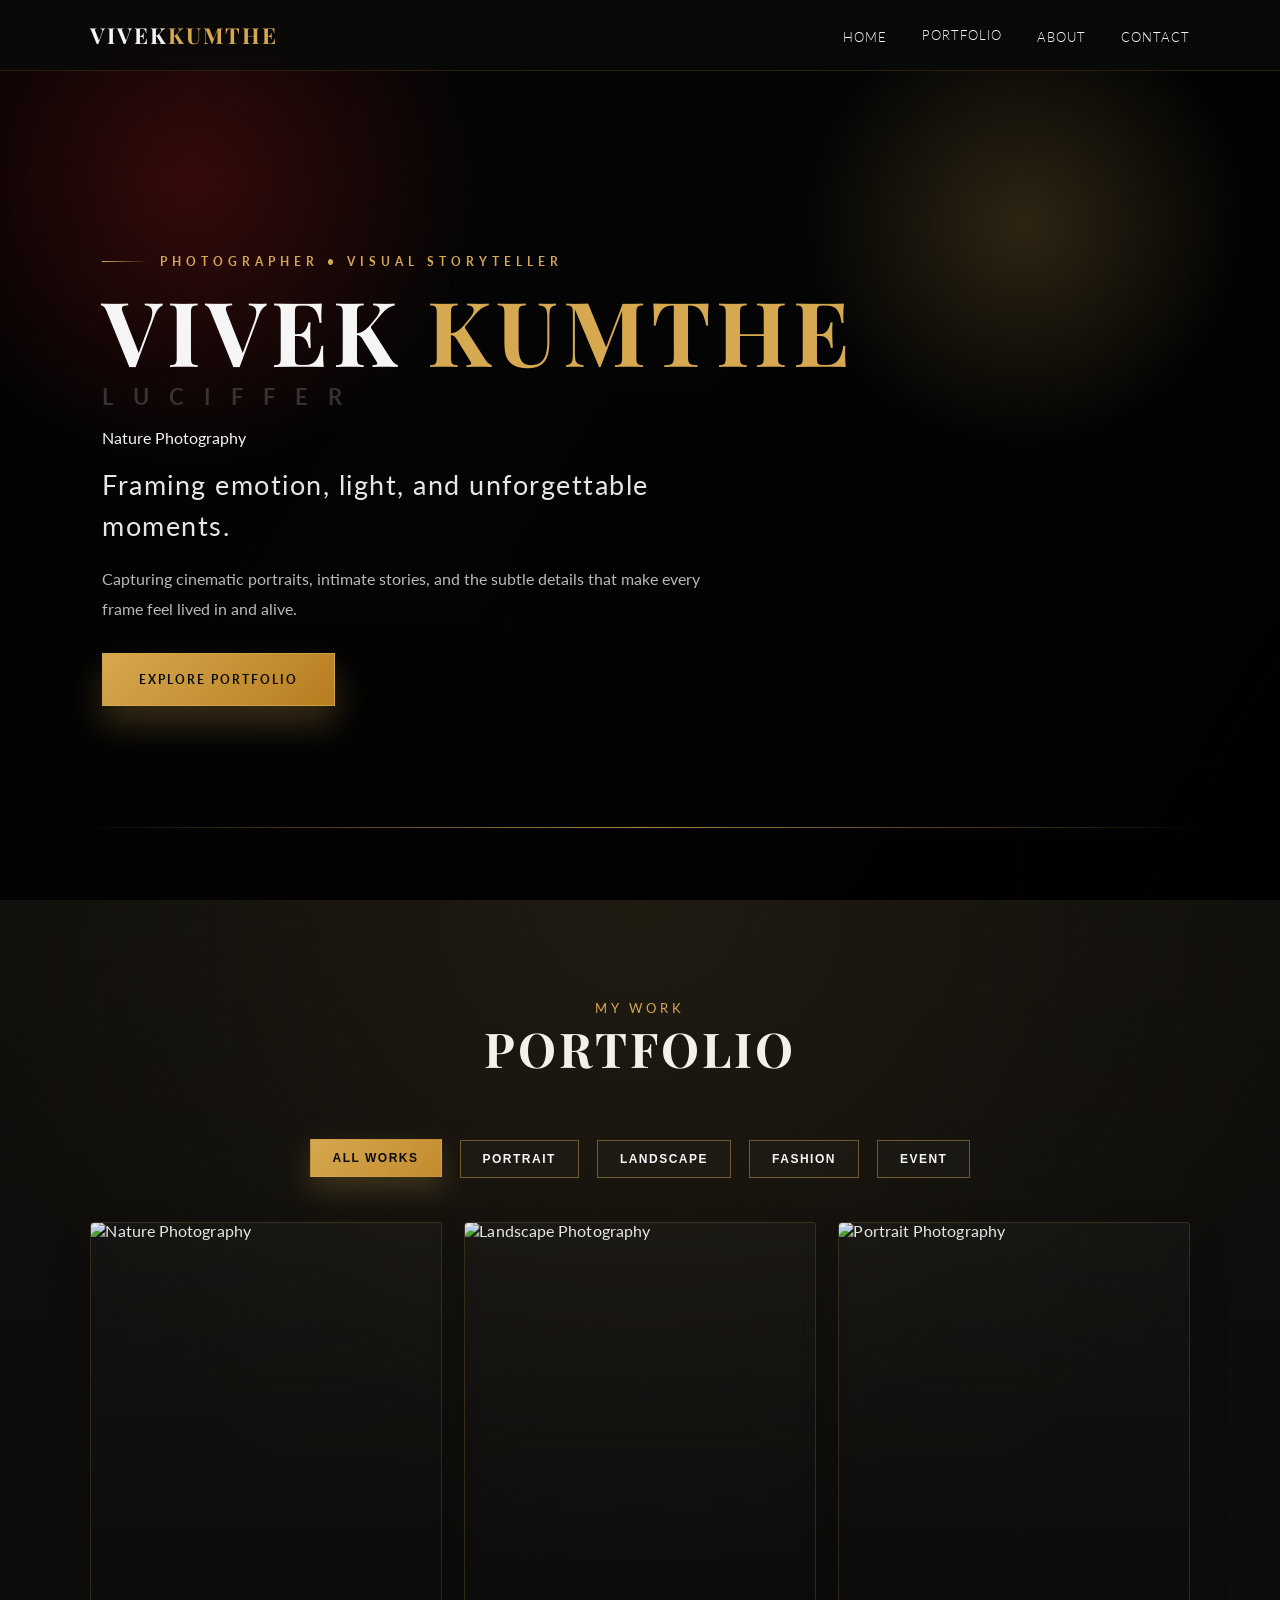
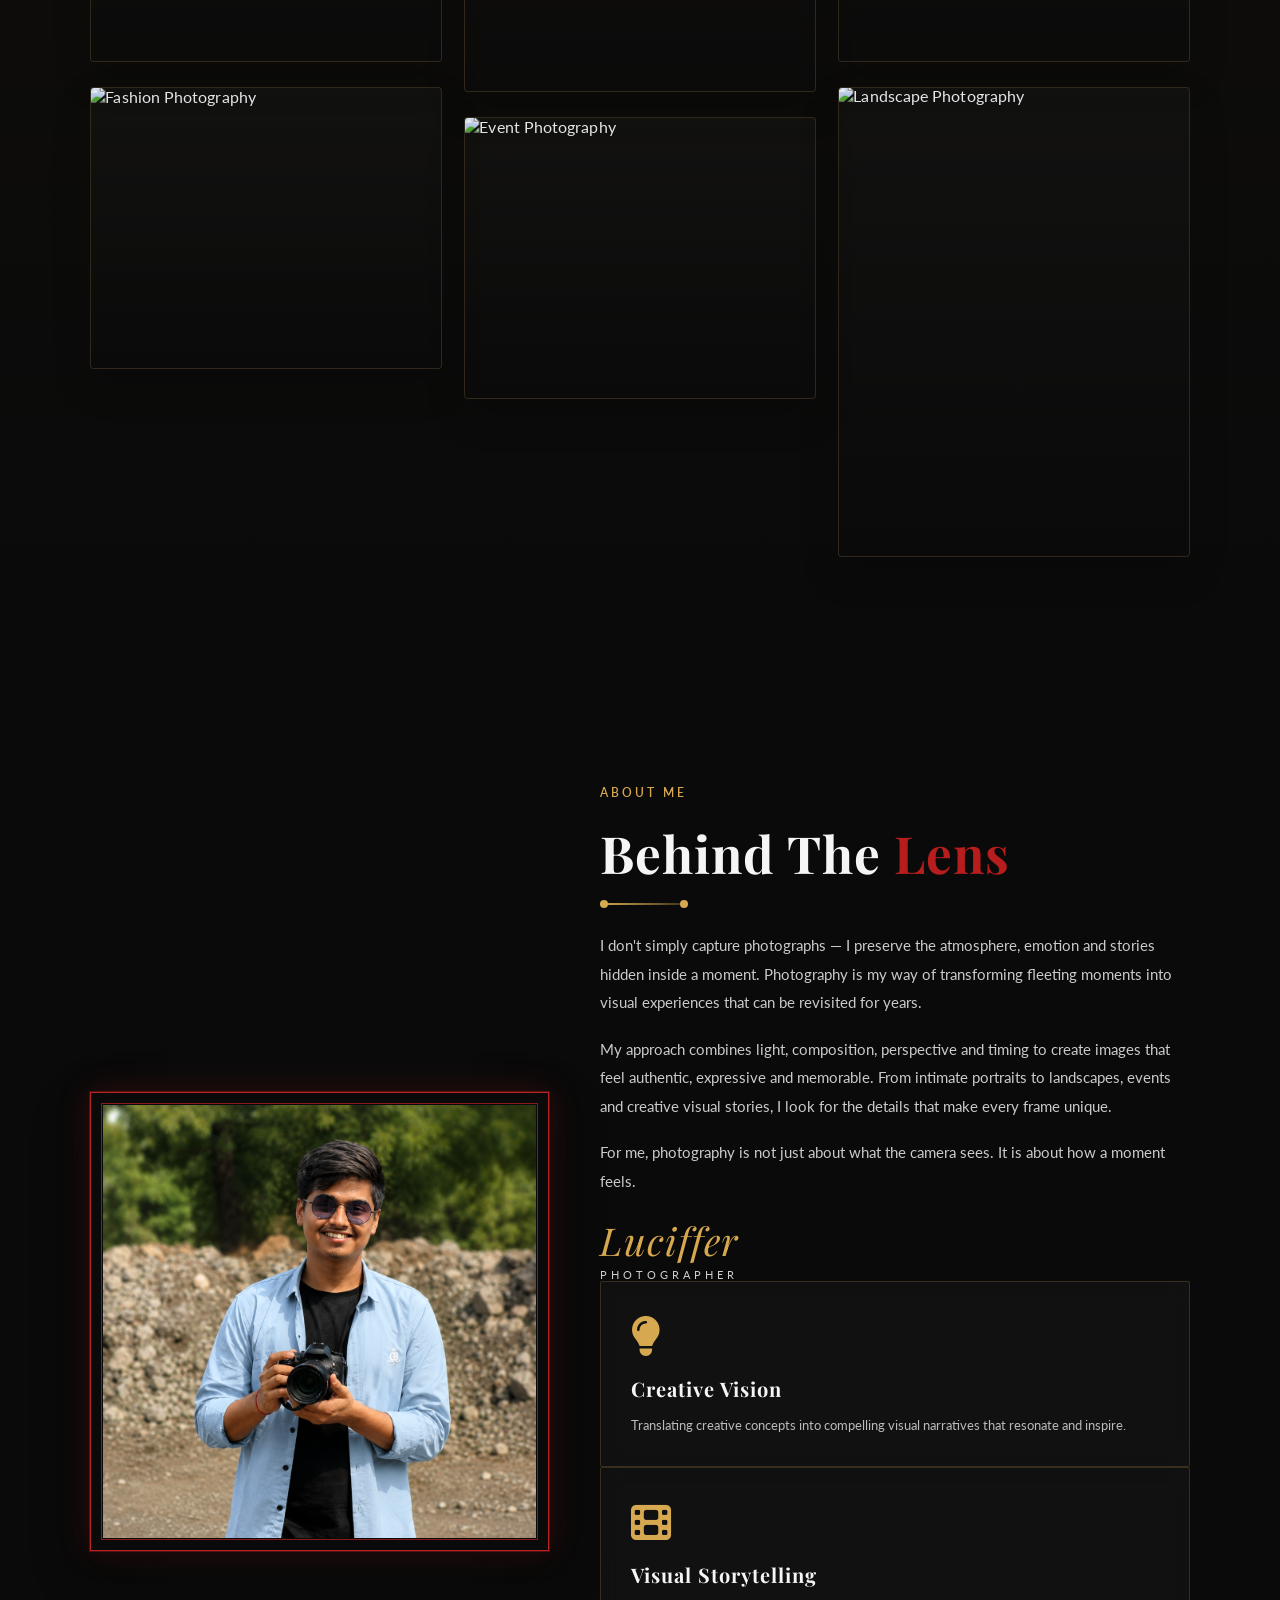
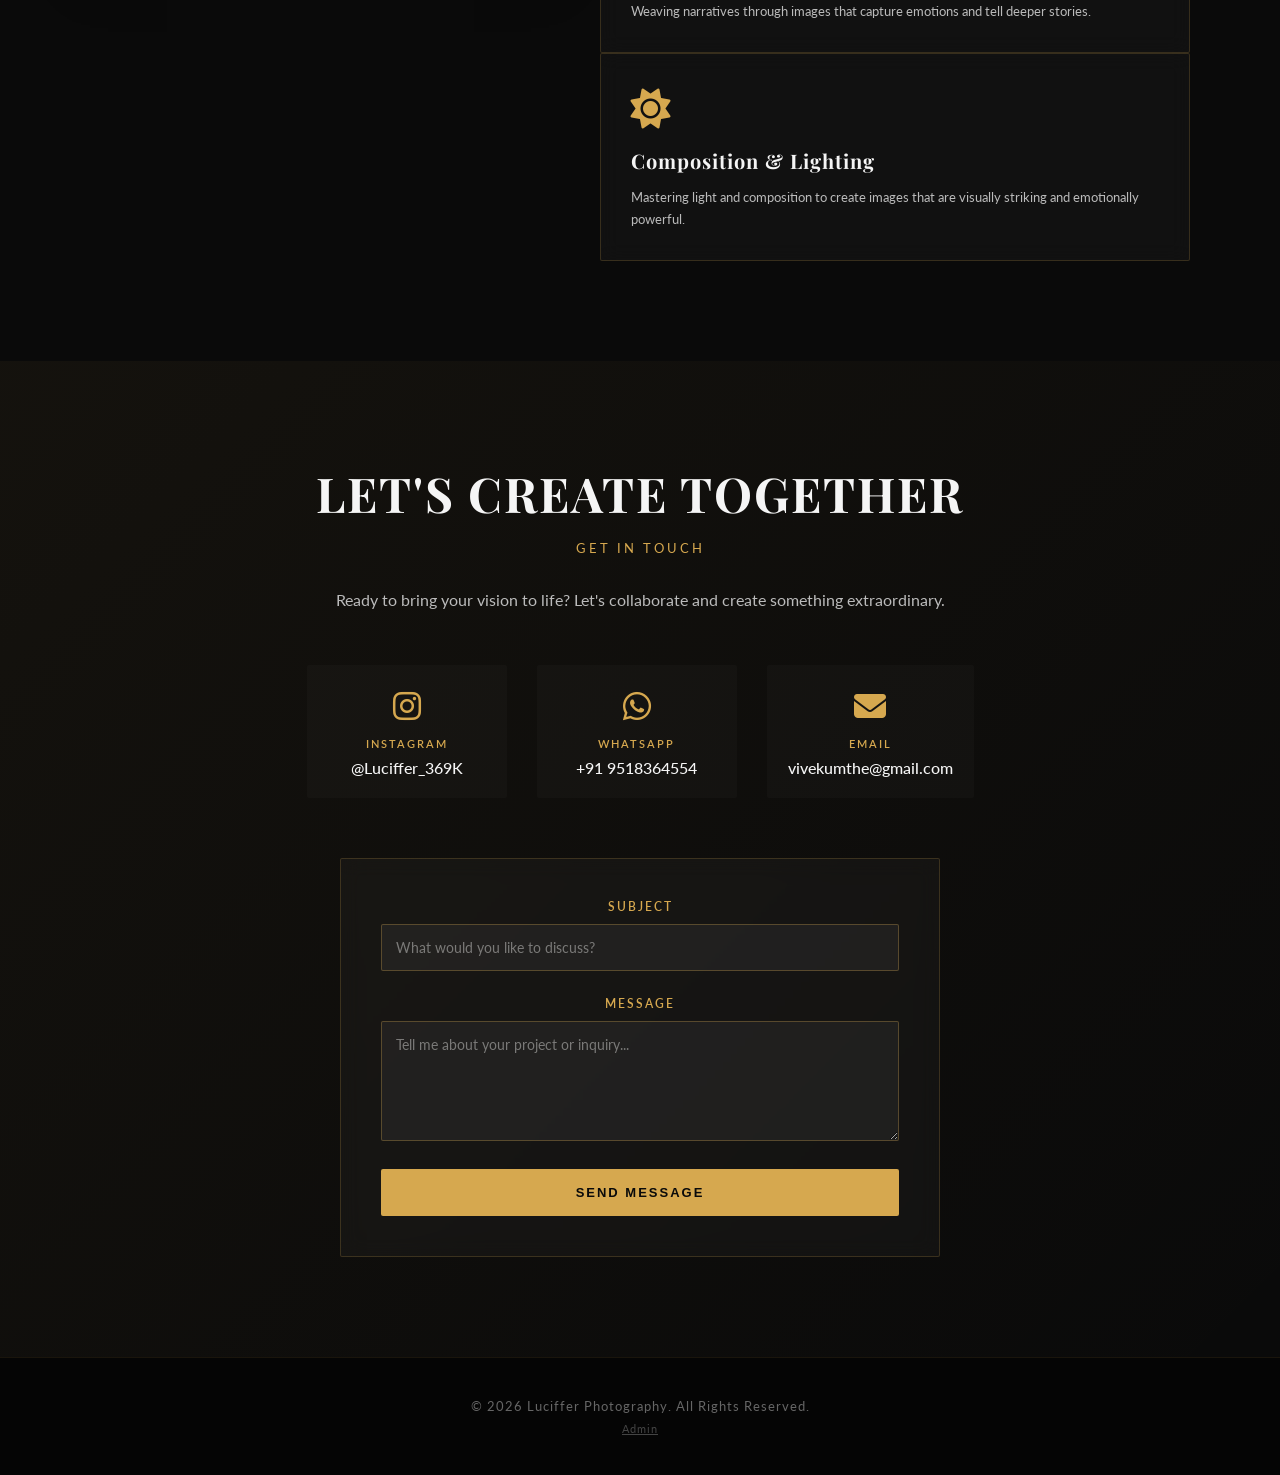
==== commit 6ba3cb59: "Move website to GitHub Pages root" ====
--- a/index.html
+++ b/index.html
@@ -416,6 +416,12 @@
             z-index: 1;
         }
 
+        a.photo,
+        a.photo-link {
+            text-decoration: none;
+            color: inherit;
+        }
+
         .photo {
             position: relative;
             display: inline-block;
@@ -544,270 +550,6 @@
 
         .photo.hidden {
             display: none;
-        }
-
-        /* INFO SECTION */
-        .info-section {
-            padding: 100px 7%;
-            background: linear-gradient(135deg, rgba(214, 168, 79, 0.04) 0%, transparent 100%);
-            position: relative;
-            overflow: hidden;
-        }
-
-        .info-section::before {
-            content: '';
-            position: absolute;
-            inset: 0;
-            background: 
-                radial-gradient(circle at 20% 50%, rgba(214, 168, 79, 0.08), transparent 45%),
-                radial-gradient(circle at 80% 20%, rgba(214, 168, 79, 0.05), transparent 40%);
-            pointer-events: none;
-        }
-
-        .info-container {
-            position: relative;
-            z-index: 1;
-            max-width: 1200px;
-            margin: 0 auto;
-        }
-
-        #info .section-title {
-            margin-bottom: 70px;
-        }
-
-        #info .section-title h2 .accent-gold {
-            color: var(--gold);
-        }
-
-        .info-content {
-            margin-bottom: 80px;
-        }
-
-        .info-card-main {
-            max-width: 900px;
-            margin: 0 auto 60px;
-            background: rgba(255, 255, 255, 0.04);
-            border: 1px solid rgba(214, 168, 79, 0.25);
-            padding: 45px;
-            border-radius: 4px;
-            backdrop-filter: blur(12px);
-            animation: fadeInUp 1s ease-out;
-            position: relative;
-            overflow: hidden;
-        }
-
-        .info-card-main::before {
-            content: '';
-            position: absolute;
-            top: -50%;
-            right: -50%;
-            width: 400px;
-            height: 400px;
-            background: radial-gradient(circle, rgba(214, 168, 79, 0.1), transparent 70%);
-            border-radius: 50%;
-            pointer-events: none;
-        }
-
-        .info-card-main .card-icon {
-            font-size: 48px;
-            color: var(--gold);
-            margin-bottom: 25px;
-            text-shadow: 0 0 30px rgba(214, 168, 79, 0.3);
-            animation: float 3s ease-in-out infinite;
-        }
-
-        @keyframes float {
-            0%, 100% { transform: translateY(0px); }
-            50% { transform: translateY(-10px); }
-        }
-
-        .info-card-main h3 {
-            font-family: 'Playfair Display', serif;
-            font-size: 32px;
-            font-weight: 700;
-            margin-bottom: 20px;
-            letter-spacing: 1px;
-            color: var(--light-text);
-        }
-
-        .info-card-main p {
-            font-size: 15px;
-            line-height: 1.9;
-            color: rgba(245, 245, 245, 0.85);
-            margin-bottom: 18px;
-            text-align: center;
-        }
-
-        .info-card-main .info-detail {
-            color: rgba(245, 245, 245, 0.78);
-            border-top: 1px solid rgba(214, 168, 79, 0.15);
-            padding-top: 18px;
-            margin-top: 18px;
-        }
-
-        .info-grid {
-            display: grid;
-            grid-template-columns: repeat(auto-fit, minmax(280px, 1fr));
-            gap: 30px;
-            margin-bottom: 40px;
-        }
-
-        .info-card {
-            background: rgba(255, 255, 255, 0.03);
-            border: 1px solid rgba(214, 168, 79, 0.18);
-            padding: 35px;
-            border-radius: 4px;
-            transition: all 0.4s cubic-bezier(0.25, 0.46, 0.45, 0.94);
-            position: relative;
-            overflow: hidden;
-            display: flex;
-            flex-direction: column;
-            gap: 15px;
-            animation: fadeInUp 1s ease-out backwards;
-        }
-
-        .info-card:nth-child(1) { animation-delay: 0.1s; }
-        .info-card:nth-child(2) { animation-delay: 0.15s; }
-        .info-card:nth-child(3) { animation-delay: 0.2s; }
-        .info-card:nth-child(4) { animation-delay: 0.25s; }
-        .info-card:nth-child(5) { animation-delay: 0.3s; }
-        .info-card:nth-child(6) { animation-delay: 0.35s; }
-
-        .info-card::before {
-            content: '';
-            position: absolute;
-            top: 0;
-            left: -100%;
-            width: 100%;
-            height: 100%;
-            background: linear-gradient(90deg, transparent, rgba(214, 168, 79, 0.1), transparent);
-            transition: left 0.6s ease;
-        }
-
-        .info-card:hover::before {
-            left: 100%;
-        }
-
-        .info-card:hover {
-            background: rgba(255, 255, 255, 0.06);
-            border-color: rgba(214, 168, 79, 0.35);
-            transform: translateY(-8px);
-            box-shadow: 0 20px 50px rgba(214, 168, 79, 0.15);
-        }
-
-        .info-card .card-icon {
-            font-size: 36px;
-            color: var(--gold);
-            transition: all 0.4s ease;
-        }
-
-        .info-card:hover .card-icon {
-            transform: scale(1.15) rotate(8deg);
-        }
-
-        .info-card h4 {
-            font-family: 'Playfair Display', serif;
-            font-size: 20px;
-            font-weight: 700;
-            letter-spacing: 1px;
-            margin: 0;
-            color: var(--light-text);
-        }
-
-        .info-card p {
-            font-size: 14px;
-            line-height: 1.8;
-            color: var(--secondary-text);
-            margin: 0;
-        }
-
-        .info-features {
-            background: rgba(255, 255, 255, 0.03);
-            border: 1px solid rgba(214, 168, 79, 0.2);
-            padding: 50px;
-            border-radius: 4px;
-            backdrop-filter: blur(10px);
-            position: relative;
-            overflow: hidden;
-        }
-
-        .info-features::after {
-            content: '';
-            position: absolute;
-            top: 0;
-            right: -200px;
-            width: 400px;
-            height: 400px;
-            background: radial-gradient(circle, rgba(214, 168, 79, 0.08), transparent 70%);
-            border-radius: 50%;
-            pointer-events: none;
-        }
-
-        .info-features h3 {
-            font-family: 'Playfair Display', serif;
-            font-size: 32px;
-            font-weight: 700;
-            margin-bottom: 35px;
-            letter-spacing: 1px;
-            color: var(--light-text);
-            text-align: center;
-            position: relative;
-            z-index: 1;
-        }
-
-        .features-list {
-            list-style: none;
-            display: grid;
-            grid-template-columns: repeat(auto-fit, minmax(280px, 1fr));
-            gap: 25px;
-            position: relative;
-            z-index: 1;
-        }
-
-        .features-list li {
-            display: flex;
-            align-items: flex-start;
-            gap: 18px;
-            padding: 16px;
-            background: rgba(255, 255, 255, 0.02);
-            border-radius: 4px;
-            border-left: 3px solid var(--gold);
-            transition: all 0.3s ease;
-        }
-
-        .features-list li:hover {
-            background: rgba(255, 255, 255, 0.05);
-            transform: translateX(8px);
-        }
-
-        .feature-icon {
-            display: flex;
-            align-items: center;
-            justify-content: center;
-            width: 24px;
-            height: 24px;
-            min-width: 24px;
-            background: rgba(214, 168, 79, 0.2);
-            border-radius: 50%;
-            color: var(--gold);
-            font-size: 12px;
-            transition: all 0.3s ease;
-        }
-
-        .features-list li:hover .feature-icon {
-            background: rgba(214, 168, 79, 0.35);
-            transform: scale(1.2);
-        }
-
-        .feature-text {
-            font-size: 15px;
-            line-height: 1.6;
-            color: rgba(245, 245, 245, 0.82);
-            transition: color 0.3s ease;
-        }
-
-        .features-list li:hover .feature-text {
-            color: var(--light-text);
         }
 
         /* ABOUT */
@@ -1413,23 +1155,6 @@
             .photo {
                 margin-bottom: 18px;
             }
-
-            /* INFO SECTION RESPONSIVE */
-            .info-grid {
-                grid-template-columns: repeat(2, 1fr);
-            }
-
-            .info-card-main {
-                padding: 40px;
-            }
-
-            .info-card {
-                padding: 30px;
-            }
-
-            .info-features {
-                padding: 40px;
-            }
         }
 
         @media (max-width: 768px) {
@@ -1532,52 +1257,6 @@
 
             .section-title h2 {
                 font-size: 36px;
-            }
-
-            /* INFO SECTION RESPONSIVE */
-            .info-card-main {
-                padding: 35px;
-            }
-
-            .info-card-main h3 {
-                font-size: 26px;
-            }
-
-            .info-card-main .card-icon {
-                font-size: 40px;
-            }
-
-            .info-grid {
-                gap: 24px;
-            }
-
-            .info-card {
-                padding: 28px;
-            }
-
-            .info-card h4 {
-                font-size: 18px;
-            }
-
-            .info-card .card-icon {
-                font-size: 32px;
-            }
-
-            .info-features {
-                padding: 40px;
-            }
-
-            .info-features h3 {
-                font-size: 26px;
-                margin-bottom: 28px;
-            }
-
-            .features-list {
-                gap: 18px;
-            }
-
-            .features-list li {
-                padding: 14px;
             }
 
             .contact h2 {
@@ -1630,76 +1309,6 @@
 
             .hero {
                 padding: 120px 5% 55px;
-            }
-
-            /* INFO SECTION RESPONSIVE */
-            .info-card-main {
-                padding: 25px;
-            }
-
-            .info-card-main h3 {
-                font-size: 22px;
-                margin-bottom: 18px;
-            }
-
-            .info-card-main .card-icon {
-                font-size: 36px;
-                margin-bottom: 18px;
-            }
-
-            .info-card-main p {
-                font-size: 14px;
-            }
-
-            .info-grid {
-                grid-template-columns: 1fr;
-                gap: 18px;
-            }
-
-            .info-card {
-                padding: 22px;
-            }
-
-            .info-card h4 {
-                font-size: 16px;
-            }
-
-            .info-card p {
-                font-size: 13px;
-            }
-
-            .info-card .card-icon {
-                font-size: 28px;
-            }
-
-            .info-features {
-                padding: 30px;
-            }
-
-            .info-features h3 {
-                font-size: 22px;
-                margin-bottom: 24px;
-            }
-
-            .features-list {
-                grid-template-columns: 1fr;
-                gap: 15px;
-            }
-
-            .features-list li {
-                padding: 12px;
-                gap: 14px;
-            }
-
-            .feature-icon {
-                width: 20px;
-                height: 20px;
-                min-width: 20px;
-                font-size: 10px;
-            }
-
-            .feature-text {
-                font-size: 13px;
             }
 
             .hero-content {
@@ -1847,7 +1456,6 @@
 
         <ul>
             <li><a href="#home">HOME</a></li>
-            <li><a href="#info">INFO</a></li>
             <li class="nav-item">
                 <a href="#portfolio">PORTFOLIO</a>
                 <ul class="dropdown-menu" aria-label="Portfolio menu">
@@ -1914,16 +1522,16 @@
 
         <div class="gallery">
 
-            <div class="photo" data-category="portrait">
-                <img src="https://images.unsplash.com/photo-1500534623283-312aade485b7?auto=format&fit=crop&w=1000&q=85" alt="Portrait Photography">
+            <a href="nature.html" class="photo photo-link" data-category="landscape" id="nature-portfolio-card">
+                <img src="https://images.unsplash.com/photo-1500534623283-312aade485b7?auto=format&fit=crop&w=1000&q=85" alt="Nature Photography">
                 <div class="photo-overlay">
-                    <i class="fas fa-expand"></i>
+                    <i class="fas fa-external-link-alt"></i>
                 </div>
                 <div class="photo-meta">
-                    <span class="photo-tag">Portrait</span>
-                    <span class="photo-title">Quiet Light</span>
+                    <span class="photo-tag">Nature</span>
+                    <span class="photo-title">Nature</span>
                 </div>
-            </div>
+            </a>
 
             <div class="photo" data-category="fashion">
                 <img src="https://images.unsplash.com/photo-1534528741775-53994a69daeb?auto=format&fit=crop&w=1000&q=85" alt="Fashion Photography">
@@ -1978,120 +1586,6 @@
                     <span class="photo-tag">Landscape</span>
                     <span class="photo-title">Night Drift</span>
                 </div>
-            </div>
-
-        </div>
-
-    </section>
-
-
-    <!-- INFO -->
-    <section id="info" class="info-section">
-
-        <div class="info-container">
-
-            <div class="section-title">
-                <p>DISCOVER</p>
-                <h2>Website <span class="accent-gold">Information</span></h2>
-            </div>
-
-            <div class="info-content">
-
-                <div class="info-card info-card-main">
-                    <div class="card-icon">
-                        <i class="fas fa-camera"></i>
-                    </div>
-                    <h3>About This Portfolio</h3>
-                    <p>
-                        Welcome to Vivek Kumthe's professional photography portfolio. This platform showcases curated work spanning portraits, events, nature, and creative visual storytelling. Each photograph is a carefully composed moment, captured with precision and presented with intentionality.
-                    </p>
-                    <p class="info-detail">
-                        Whether you're looking to collaborate, book a session, or simply explore contemporary cinematic photography, you'll find a collection that reflects passion, technical excellence, and a deep understanding of light, emotion, and composition.
-                    </p>
-                </div>
-
-                <div class="info-grid">
-
-                    <div class="info-card">
-                        <div class="card-icon">
-                            <i class="fas fa-palette"></i>
-                        </div>
-                        <h4>Premium Design</h4>
-                        <p>Crafted with attention to detail, featuring a dark cinematic aesthetic with gold accents that enhance the visual experience while keeping focus on the photography.</p>
-                    </div>
-
-                    <div class="info-card">
-                        <div class="card-icon">
-                            <i class="fas fa-laptop"></i>
-                        </div>
-                        <h4>Fully Responsive</h4>
-                        <p>Seamlessly designed for desktop, tablet, and mobile devices. Every photograph and section adapts beautifully to your screen size for optimal viewing.</p>
-                    </div>
-
-                    <div class="info-card">
-                        <div class="card-icon">
-                            <i class="fas fa-images"></i>
-                        </div>
-                        <h4>Portfolio Categories</h4>
-                        <p>Explore diverse collections: Portraits capturing raw emotion, Events documenting special moments, and Nature showcasing landscapes and wildlife in their purest form.</p>
-                    </div>
-
-                    <div class="info-card">
-                        <div class="card-icon">
-                            <i class="fas fa-cog"></i>
-                        </div>
-                        <h4>Interactive Gallery</h4>
-                        <p>Engaging photo galleries with smooth filtering, click-to-expand lightbox viewer, and intuitive navigation. Every interaction is optimized for discovery and engagement.</p>
-                    </div>
-
-                    <div class="info-card">
-                        <div class="card-icon">
-                            <i class="fas fa-star"></i>
-                        </div>
-                        <h4>Professional Services</h4>
-                        <p>Available for bookings, commissions, and collaborative projects. From editorial shoots to personal sessions, every project receives dedicated attention and artistic vision.</p>
-                    </div>
-
-                    <div class="info-card">
-                        <div class="card-icon">
-                            <i class="fas fa-handshake"></i>
-                        </div>
-                        <h4>Get In Touch</h4>
-                        <p>Connect via Instagram, WhatsApp, or email. Whether you have questions about the work, want to schedule a consultation, or discuss collaboration opportunities, reach out anytime.</p>
-                    </div>
-
-                </div>
-
-            </div>
-
-            <div class="info-features">
-                <h3>Why Choose This Portfolio?</h3>
-                <ul class="features-list">
-                    <li>
-                        <span class="feature-icon"><i class="fas fa-check"></i></span>
-                        <span class="feature-text">Curated collection of high-quality, professional photography</span>
-                    </li>
-                    <li>
-                        <span class="feature-icon"><i class="fas fa-check"></i></span>
-                        <span class="feature-text">Cinematic aesthetic with meticulous attention to light and composition</span>
-                    </li>
-                    <li>
-                        <span class="feature-icon"><i class="fas fa-check"></i></span>
-                        <span class="feature-text">Multiple categories covering diverse photography styles and subjects</span>
-                    </li>
-                    <li>
-                        <span class="feature-icon"><i class="fas fa-check"></i></span>
-                        <span class="feature-text">Optimized for all devices with smooth, intuitive navigation</span>
-                    </li>
-                    <li>
-                        <span class="feature-icon"><i class="fas fa-check"></i></span>
-                        <span class="feature-text">Direct connection to book sessions or discuss projects</span>
-                    </li>
-                    <li>
-                        <span class="feature-icon"><i class="fas fa-check"></i></span>
-                        <span class="feature-text">Continuously updated with fresh work and new perspectives</span>
-                    </li>
-                </ul>
             </div>
 
         </div>
@@ -2236,6 +1730,7 @@
     <!-- FOOTER -->
     <footer>
         © 2026 Luciffer Photography. All Rights Reserved.
+        <a href="admin/" style="display:block;margin-top:8px;font-size:11px;color:#444;letter-spacing:1px;">Admin</a>
     </footer>
 
     <!-- FULLSCREEN IMAGE VIEWER -->
@@ -2296,29 +1791,24 @@
         // PORTFOLIO FILTER
         // ============================================
         const filterBtns = document.querySelectorAll('.filter-btn');
-        const photos = document.querySelectorAll('.photo');
+
+        function applyFilter(filter) {
+            const photos = document.querySelectorAll('.gallery .photo');
+            photos.forEach(photo => {
+                if (filter === 'all') {
+                    photo.classList.remove('hidden');
+                } else {
+                    const category = photo.getAttribute('data-category');
+                    photo.classList.toggle('hidden', category !== filter);
+                }
+            });
+        }
 
         filterBtns.forEach(btn => {
             btn.addEventListener('click', () => {
-                // Remove active class from all buttons
                 filterBtns.forEach(b => b.classList.remove('active'));
-                // Add active class to clicked button
                 btn.classList.add('active');
-
-                const filter = btn.getAttribute('data-filter');
-
-                photos.forEach(photo => {
-                    if (filter === 'all') {
-                        photo.classList.remove('hidden');
-                    } else {
-                        const category = photo.getAttribute('data-category');
-                        if (category === filter) {
-                            photo.classList.remove('hidden');
-                        } else {
-                            photo.classList.add('hidden');
-                        }
-                    }
-                });
+                applyFilter(btn.getAttribute('data-filter'));
             });
         });
 
@@ -2333,24 +1823,29 @@
         let currentImageIndex = 0;
         let allPhotos = [];
 
-        // Get all visible photos
         function getVisiblePhotos() {
-            return Array.from(photos).filter(photo => !photo.classList.contains('hidden'));
-        }
-
-        // Open lightbox
-        photos.forEach((photo, index) => {
-            photo.addEventListener('click', () => {
-                allPhotos = getVisiblePhotos();
-                currentImageIndex = allPhotos.indexOf(photo);
-                openLightbox();
+            return Array.from(document.querySelectorAll('.gallery .photo')).filter(
+                photo => !photo.classList.contains('hidden') && !photo.classList.contains('photo-link')
+            );
+        }
+
+        function bindLightbox() {
+            getVisiblePhotos().forEach((photo) => {
+                if (photo.dataset.lightboxBound) return;
+                photo.dataset.lightboxBound = 'true';
+                photo.addEventListener('click', () => {
+                    allPhotos = getVisiblePhotos();
+                    currentImageIndex = allPhotos.indexOf(photo);
+                    openLightbox();
+                });
             });
-        });
+        }
 
         function openLightbox() {
             const currentPhoto = allPhotos[currentImageIndex];
             const img = currentPhoto.querySelector('img');
-            lightboxImg.src = img.src;
+            const fullUrl = currentPhoto.getAttribute('data-full-url');
+            lightboxImg.src = fullUrl || img.src;
             lightbox.classList.add('active');
             document.body.style.overflow = 'hidden';
             updateLightboxCounter();
@@ -2376,21 +1871,19 @@
             document.getElementById('total-images').textContent = allPhotos.length;
         }
 
+        bindLightbox();
+        window.addEventListener('portfolio-loaded', bindLightbox);
+
         lightboxClose.addEventListener('click', closeLightbox);
         lightboxPrev.addEventListener('click', prevImage);
         lightboxNext.addEventListener('click', nextImage);
 
-        // Close on background click
         lightbox.addEventListener('click', (e) => {
-            if (e.target === lightbox) {
-                closeLightbox();
-            }
+            if (e.target === lightbox) closeLightbox();
         });
 
-        // Keyboard navigation
         document.addEventListener('keydown', (e) => {
             if (!lightbox.classList.contains('active')) return;
-            
             if (e.key === 'ArrowRight') nextImage();
             if (e.key === 'ArrowLeft') prevImage();
             if (e.key === 'Escape') closeLightbox();
@@ -2432,5 +1925,12 @@
 
     </script>
 
+    <!-- Supabase dynamic portfolio -->
+    <script src="https://cdn.jsdelivr.net/npm/@supabase/supabase-js@2"></script>
+    <script src="config.js"></script>
+    <script src="js/supabase-client.js"></script>
+    <script src="js/media-service.js"></script>
+    <script src="js/portfolio-loader.js"></script>
+
 </body>
 </html>
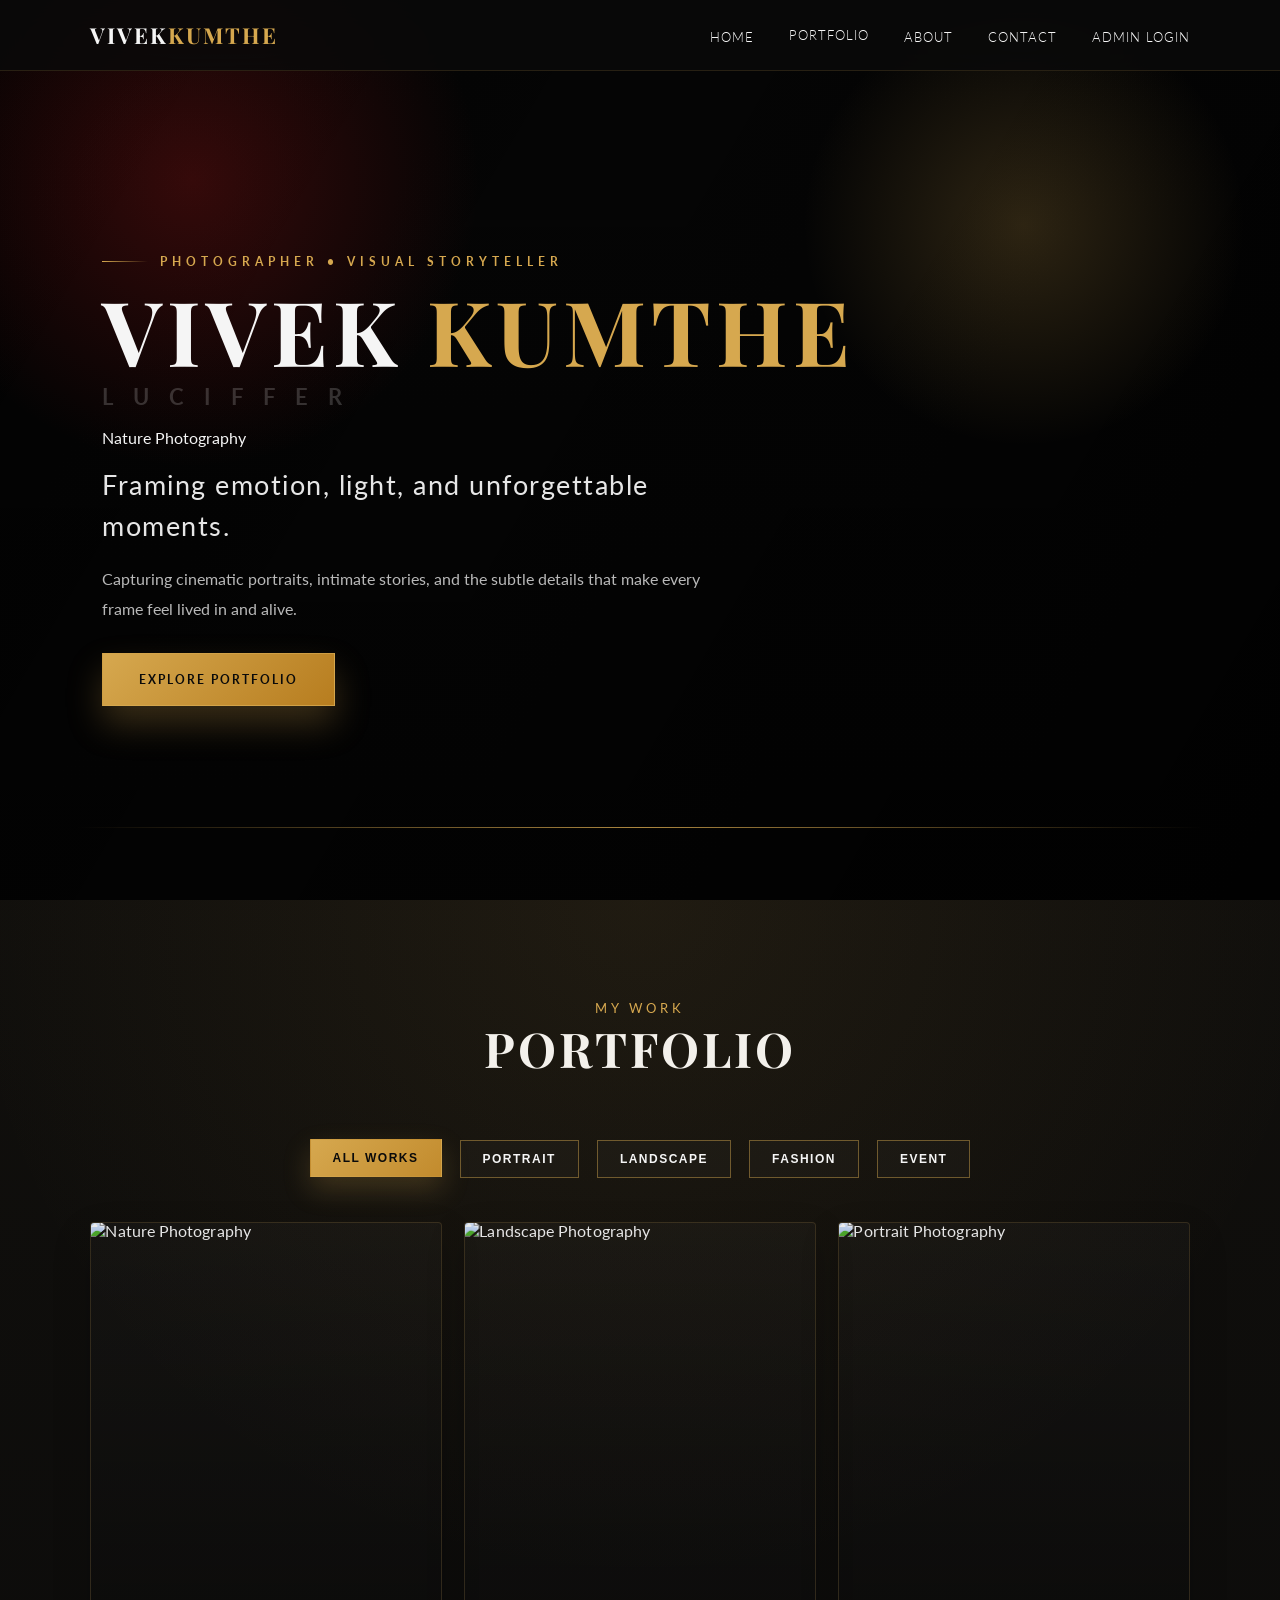
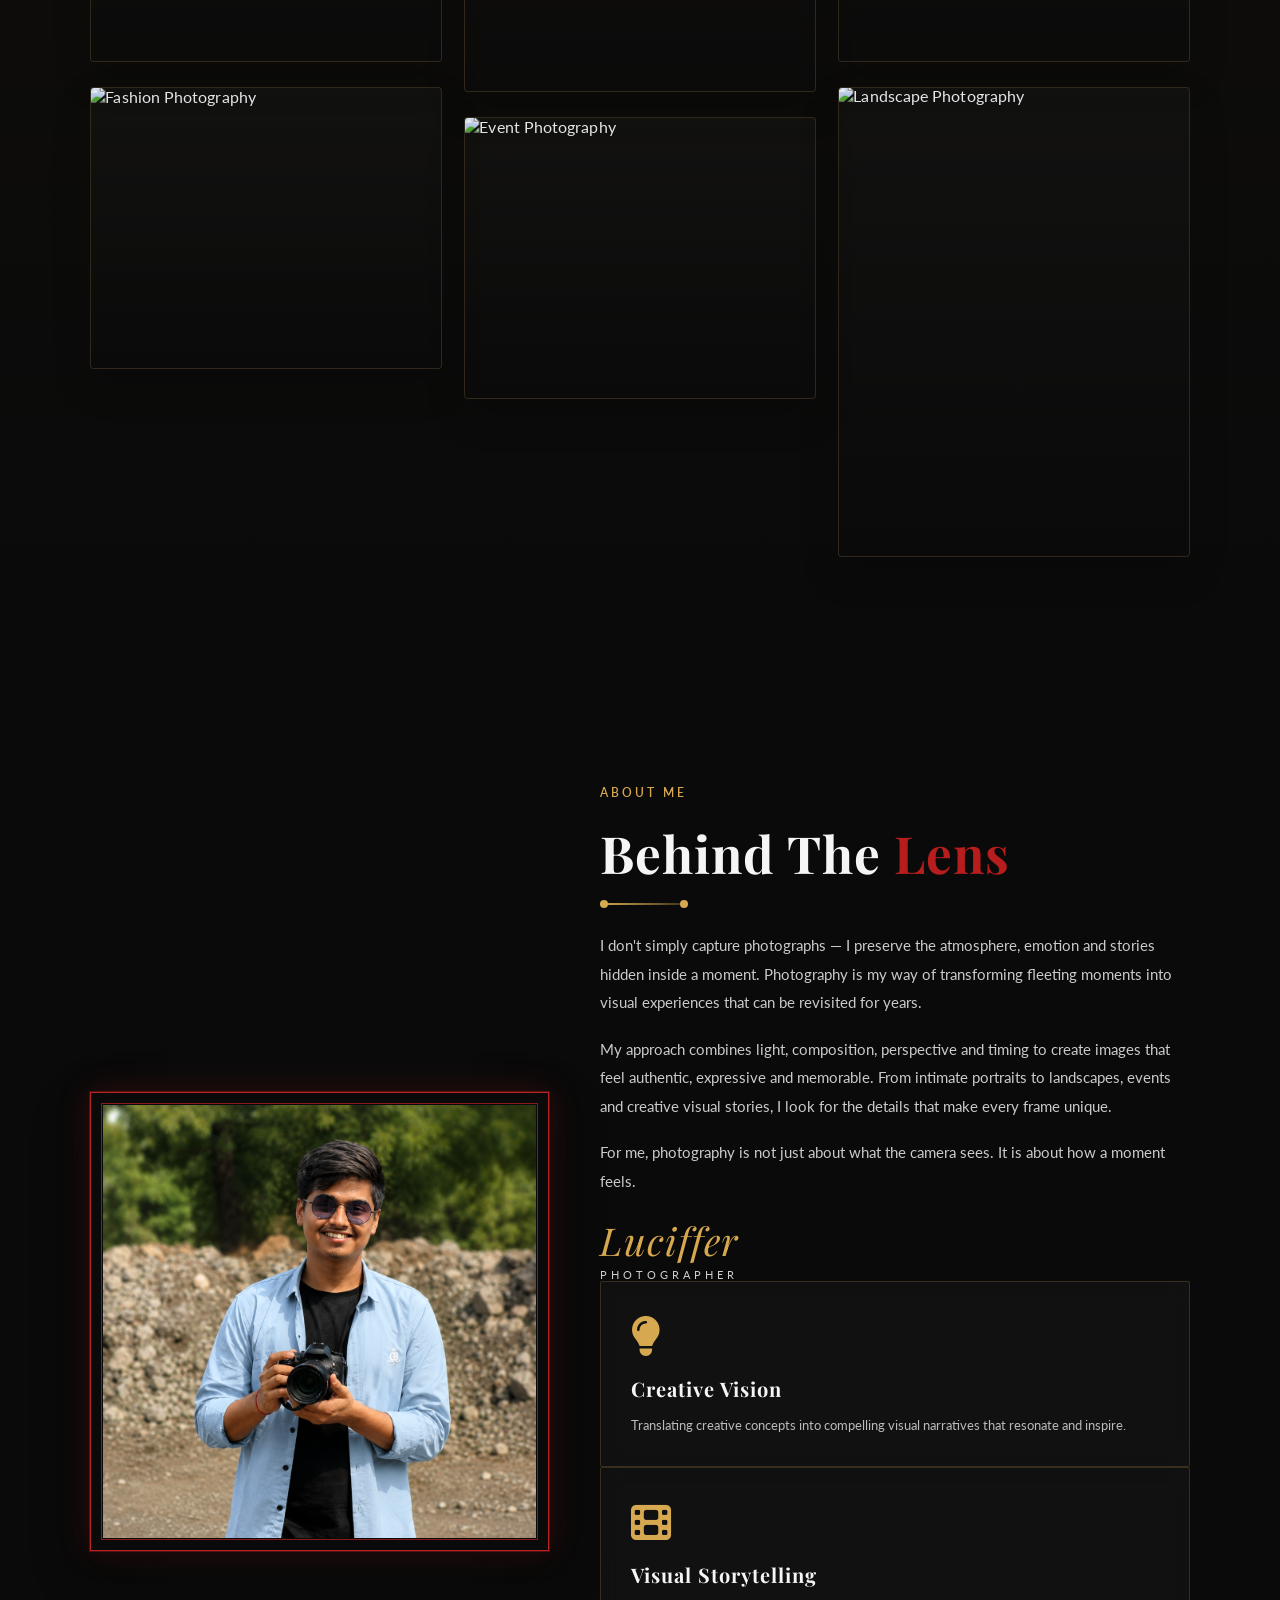
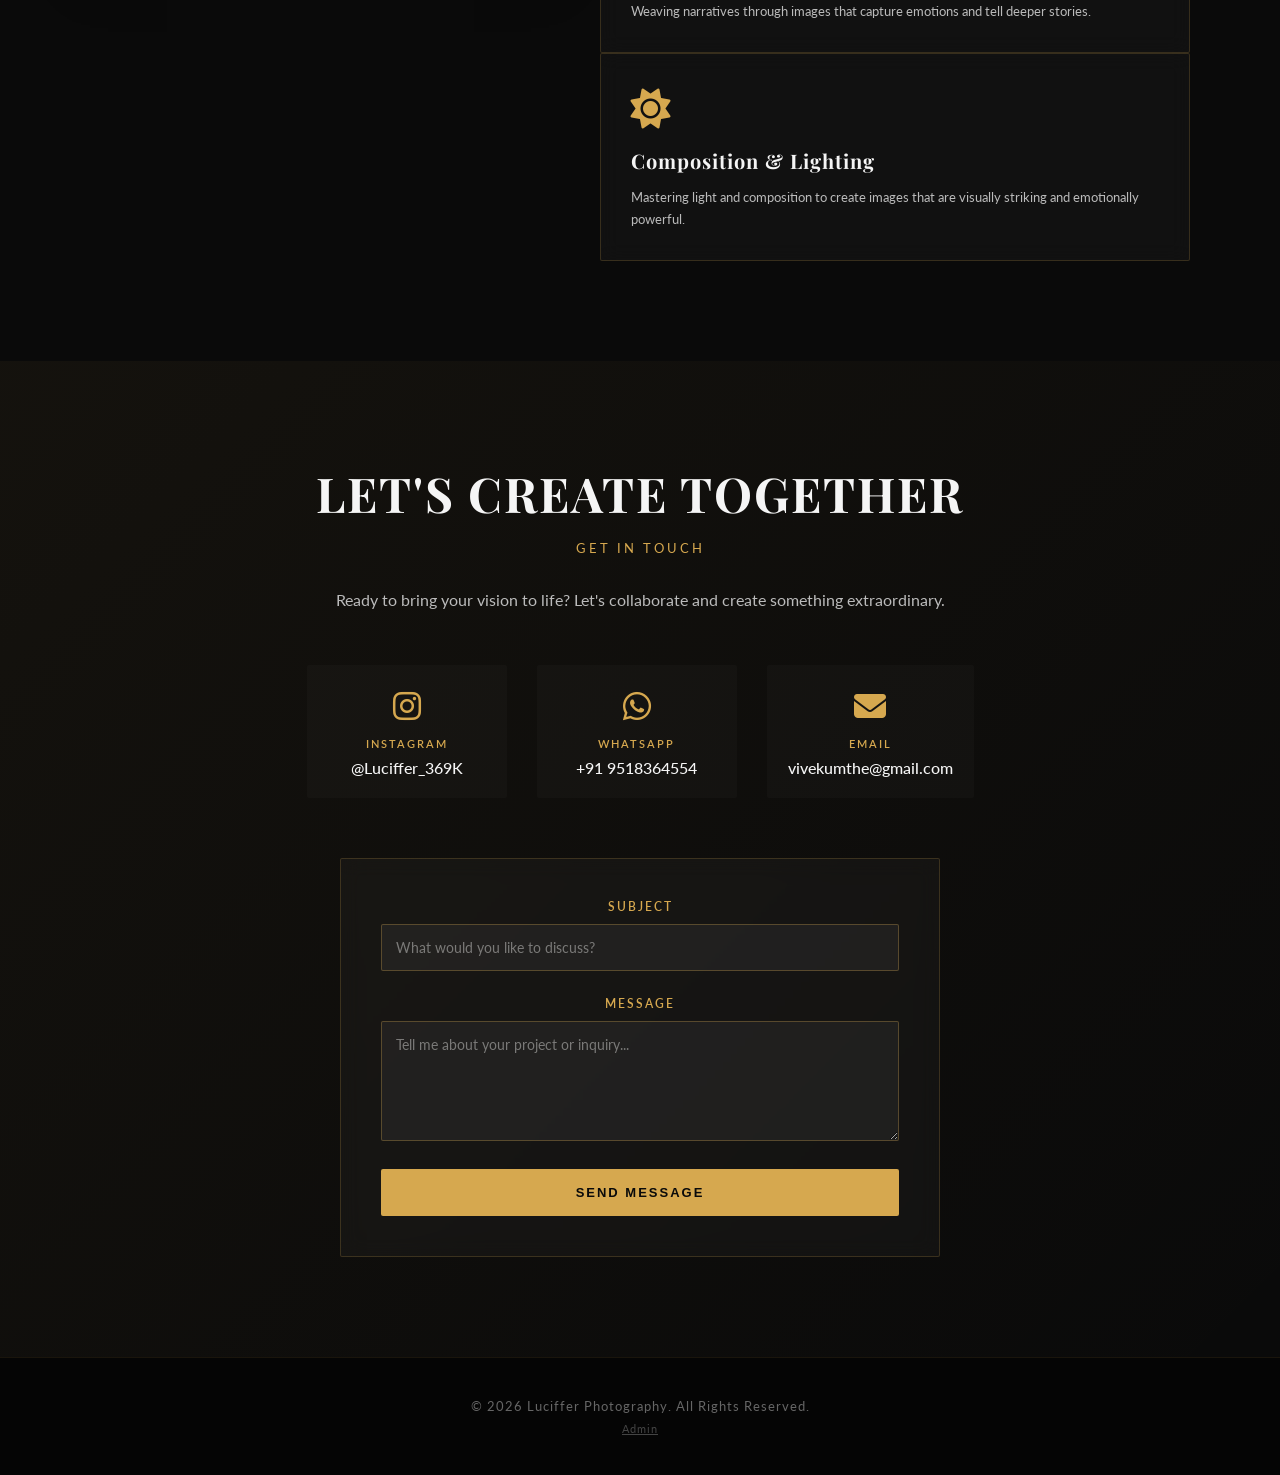
==== commit 14215885: "Integrate admin login into homepage" ====
--- a/index.html
+++ b/index.html
@@ -148,6 +148,39 @@
         }
 
         nav a:hover::before {
+            width: 100%;
+        }
+
+        .nav-admin-btn {
+            background: none;
+            border: none;
+            color: var(--light-text);
+            font-family: 'Lato', sans-serif;
+            font-size: 13px;
+            font-weight: 300;
+            letter-spacing: 1px;
+            cursor: pointer;
+            padding: 0;
+            position: relative;
+            transition: color 0.3s ease;
+        }
+
+        .nav-admin-btn::before {
+            content: '';
+            position: absolute;
+            bottom: -5px;
+            left: 0;
+            width: 0;
+            height: 1px;
+            background: var(--gold);
+            transition: width 0.3s ease;
+        }
+
+        .nav-admin-btn:hover {
+            color: var(--gold);
+        }
+
+        .nav-admin-btn:hover::before {
             width: 100%;
         }
 
@@ -1089,6 +1122,102 @@
             letter-spacing: 1px;
         }
 
+        /* ADMIN LOGIN MODAL */
+        .admin-login-modal {
+            display: none;
+            position: fixed;
+            inset: 0;
+            z-index: 2500;
+            align-items: center;
+            justify-content: center;
+            padding: 24px;
+        }
+
+        .admin-login-modal.active {
+            display: flex;
+        }
+
+        .admin-login-backdrop {
+            position: absolute;
+            inset: 0;
+            background: rgba(10, 10, 10, 0.92);
+            backdrop-filter: blur(12px);
+        }
+
+        .admin-login-panel {
+            position: relative;
+            z-index: 1;
+            width: 100%;
+            max-width: 440px;
+            background: rgba(15, 15, 15, 0.98);
+            border: 1px solid rgba(214, 168, 79, 0.25);
+            padding: 40px 32px 32px;
+            box-shadow: 0 24px 60px rgba(0, 0, 0, 0.45);
+            animation: fadeInUp 0.35s ease-out;
+        }
+
+        .admin-login-close {
+            position: absolute;
+            top: 14px;
+            right: 16px;
+            width: 40px;
+            height: 40px;
+            background: none;
+            border: 1px solid rgba(214, 168, 79, 0.3);
+            color: var(--gold);
+            font-size: 24px;
+            line-height: 1;
+            cursor: pointer;
+            transition: all 0.25s ease;
+        }
+
+        .admin-login-close:hover {
+            background: rgba(214, 168, 79, 0.1);
+            transform: rotate(90deg);
+        }
+
+        .admin-login-panel h2 {
+            font-family: 'Playfair Display', serif;
+            font-size: 28px;
+            letter-spacing: 2px;
+            margin-bottom: 6px;
+        }
+
+        .admin-login-panel h2 span {
+            color: var(--gold);
+        }
+
+        .admin-login-subtitle {
+            color: var(--secondary-text);
+            font-size: 12px;
+            letter-spacing: 2px;
+            text-transform: uppercase;
+            margin-bottom: 28px;
+        }
+
+        .admin-login-error {
+            display: none;
+            background: rgba(231, 76, 60, 0.12);
+            border: 1px solid rgba(231, 76, 60, 0.35);
+            color: #ff8a80;
+            padding: 12px;
+            font-size: 13px;
+            margin-bottom: 16px;
+        }
+
+        .admin-login-error.show {
+            display: block;
+        }
+
+        .admin-login-panel .form-group {
+            margin-bottom: 20px;
+        }
+
+        .admin-login-panel .send-btn {
+            width: 100%;
+            margin-top: 4px;
+        }
+
         /* MOBILE MENU */
         nav ul.mobile-active {
             display: flex !important;
@@ -1292,6 +1421,20 @@
                 top: 15px;
                 right: 20px;
             }
+
+            .admin-login-panel {
+                padding: 32px 24px 24px;
+            }
+
+            .admin-login-panel h2 {
+                font-size: 24px;
+            }
+
+            .nav-admin-btn {
+                width: 100%;
+                text-align: left;
+                padding: 4px 0;
+            }
         }
 
         @media (max-width: 480px) {
@@ -1466,6 +1609,7 @@
             </li>
             <li><a href="#about">ABOUT</a></li>
             <li><a href="#contact">CONTACT</a></li>
+            <li><button type="button" class="nav-admin-btn" id="admin-login-trigger">ADMIN LOGIN</button></li>
         </ul>
 
         <div class="hamburger" id="hamburger">
@@ -1743,6 +1887,28 @@
             <div class="lightbox-counter">
                 <span id="current-image">1</span> / <span id="total-images">6</span>
             </div>
+        </div>
+    </div>
+
+    <!-- ADMIN LOGIN MODAL -->
+    <div class="admin-login-modal" id="admin-login-modal" aria-hidden="true">
+        <div class="admin-login-backdrop" id="admin-login-backdrop"></div>
+        <div class="admin-login-panel" role="dialog" aria-modal="true" aria-labelledby="admin-login-title">
+            <button type="button" class="admin-login-close" id="admin-login-close" aria-label="Close admin login">&times;</button>
+            <h2 id="admin-login-title">ADMIN <span>LOGIN</span></h2>
+            <p class="admin-login-subtitle">Vivek Kumthe Photography</p>
+            <div class="admin-login-error" id="admin-login-error" role="alert"></div>
+            <form id="admin-login-form">
+                <div class="form-group">
+                    <label for="admin-login-email">Email</label>
+                    <input type="email" id="admin-login-email" name="email" required autocomplete="username" placeholder="admin@example.com">
+                </div>
+                <div class="form-group">
+                    <label for="admin-login-password">Password</label>
+                    <input type="password" id="admin-login-password" name="password" required autocomplete="current-password" placeholder="••••••••">
+                </div>
+                <button type="submit" class="send-btn" id="admin-login-btn">Sign In</button>
+            </form>
         </div>
     </div>
 
@@ -1930,6 +2096,7 @@
     <script src="config.js"></script>
     <script src="js/supabase-client.js"></script>
     <script src="js/media-service.js"></script>
+    <script src="js/admin-login.js"></script>
     <script src="js/portfolio-loader.js"></script>
 
 </body>
